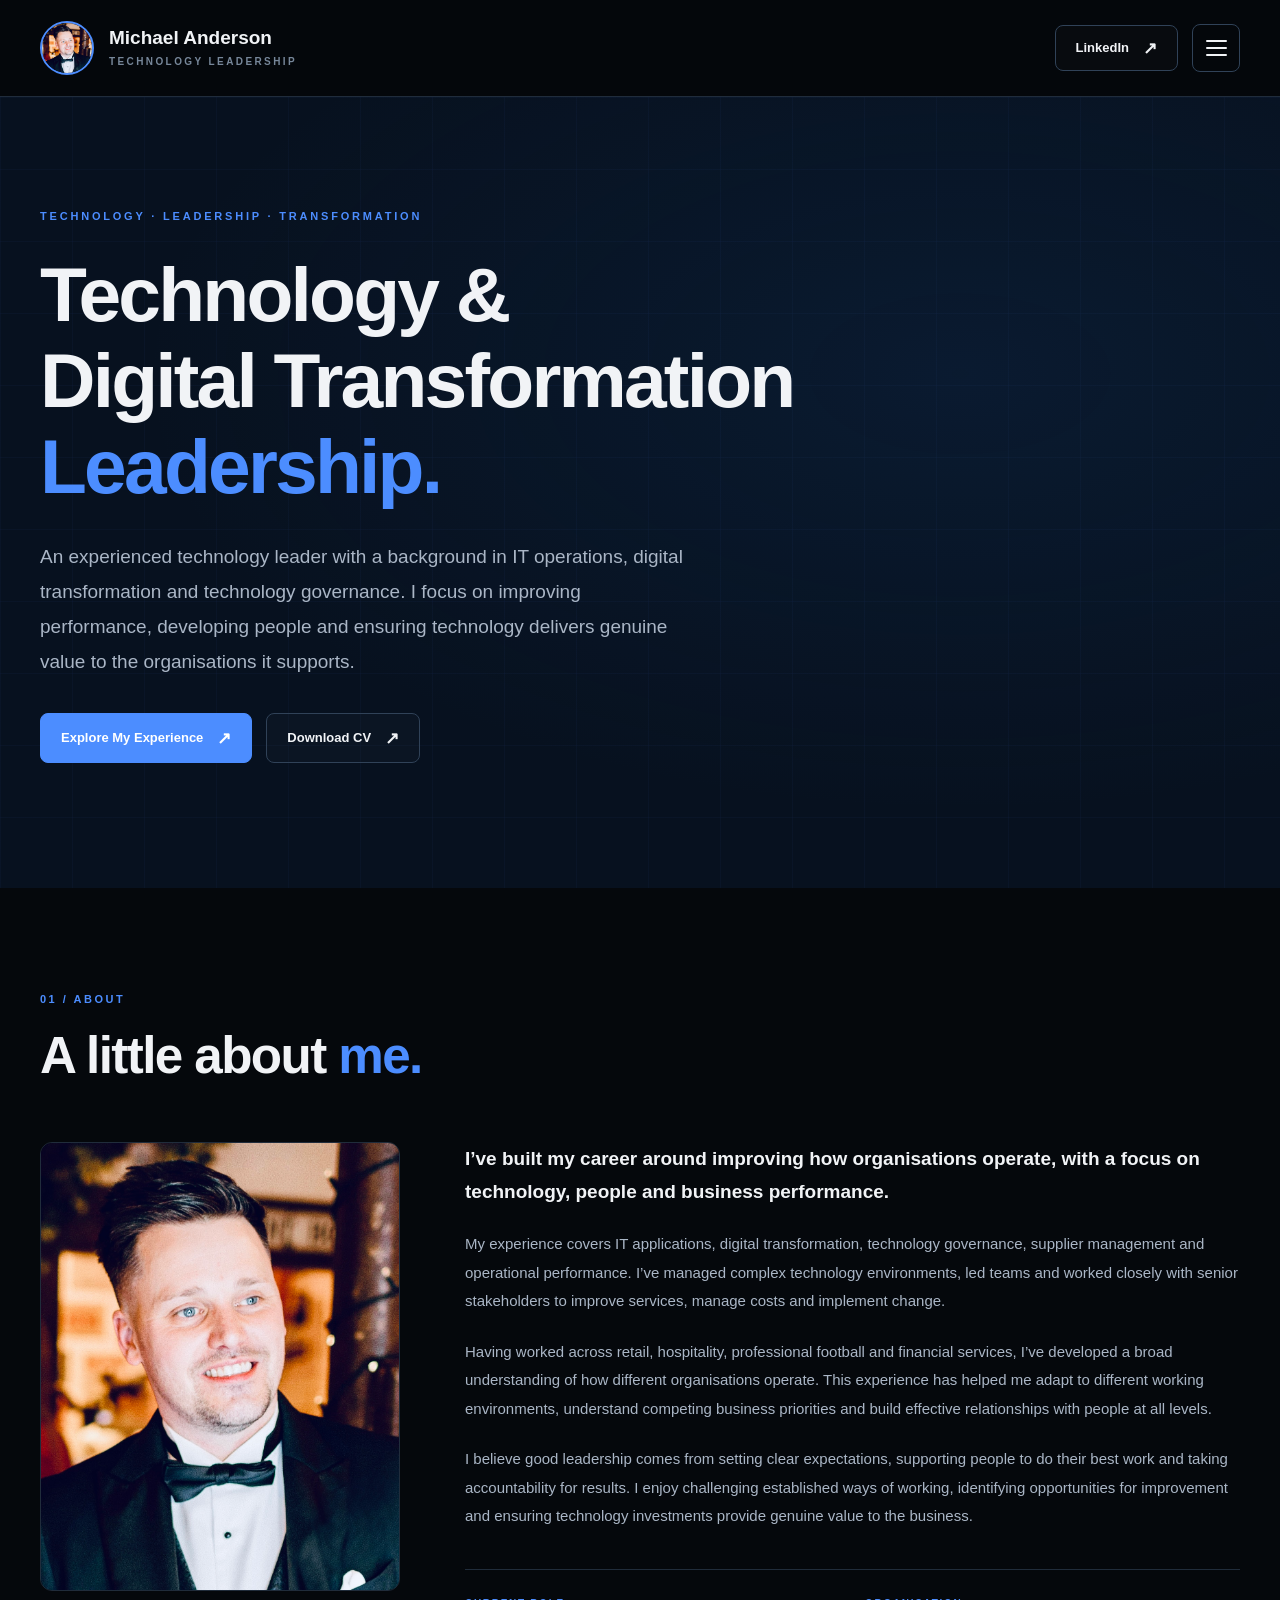
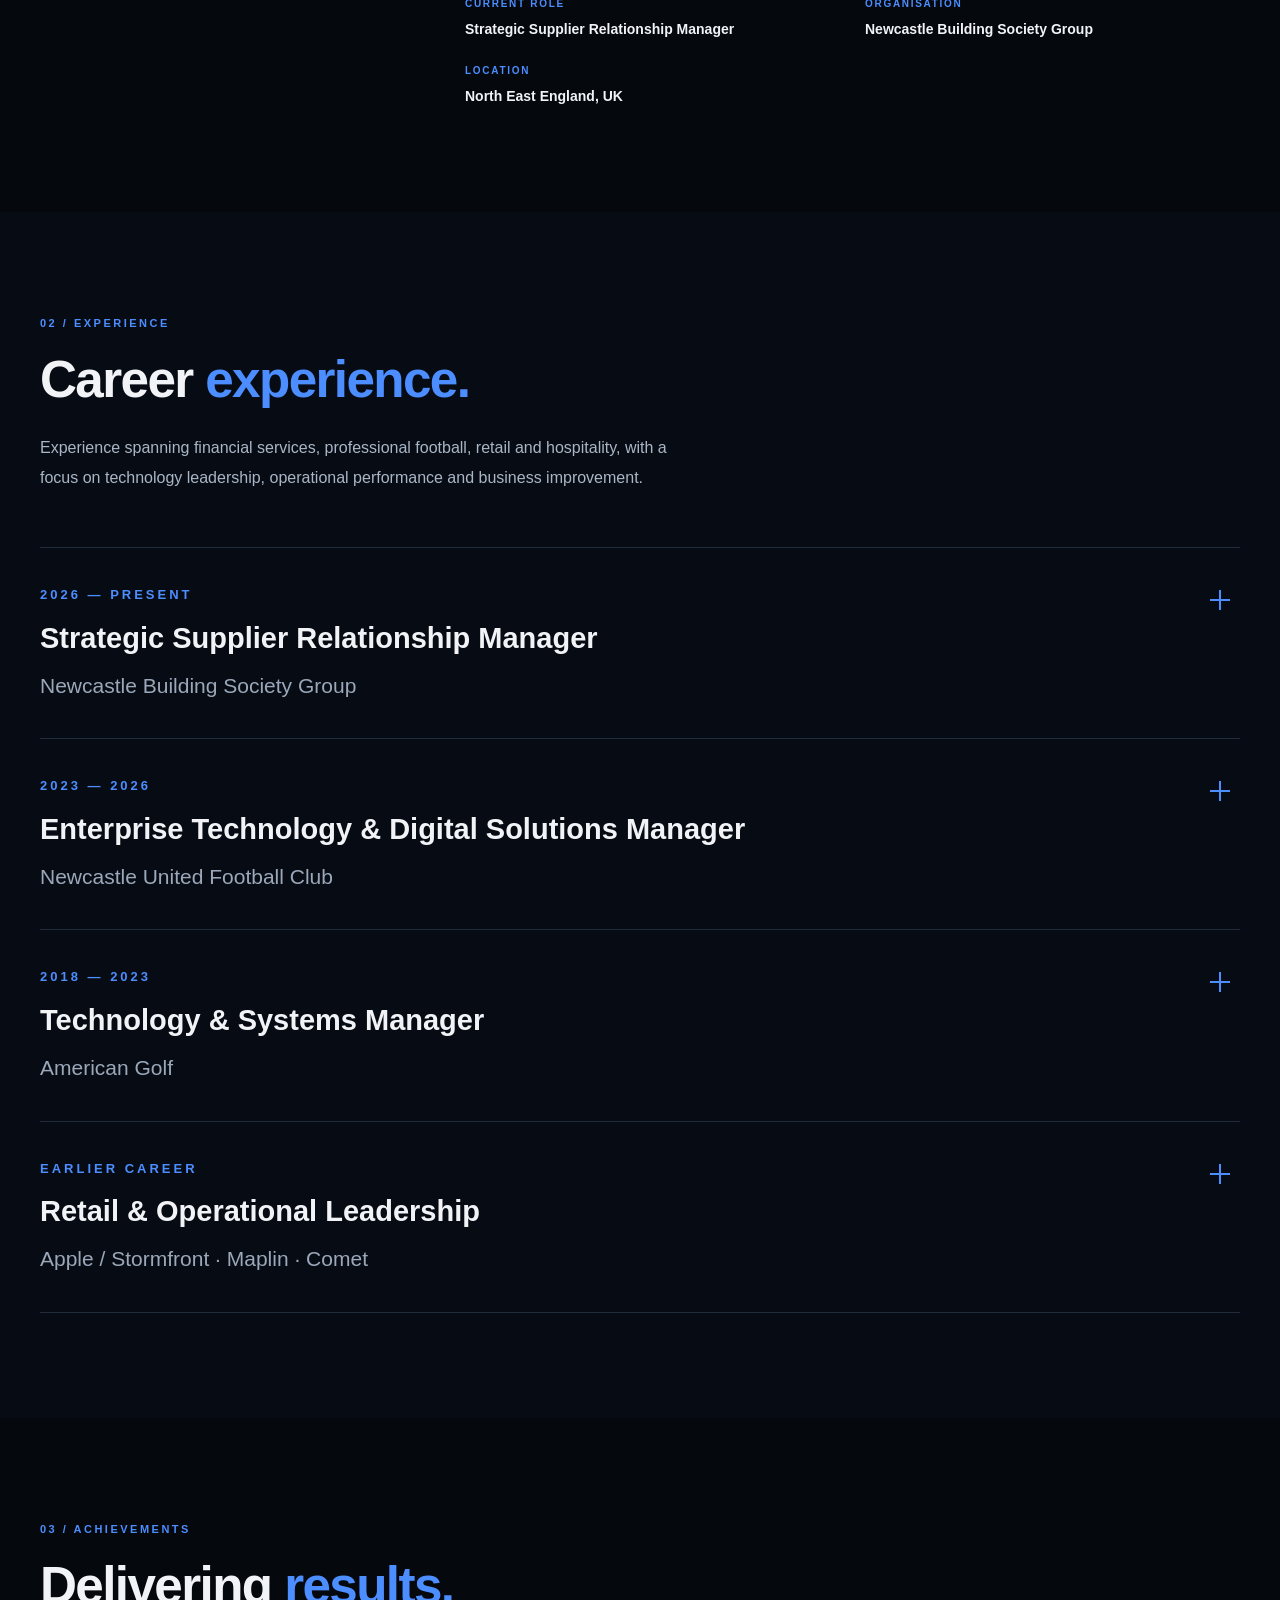
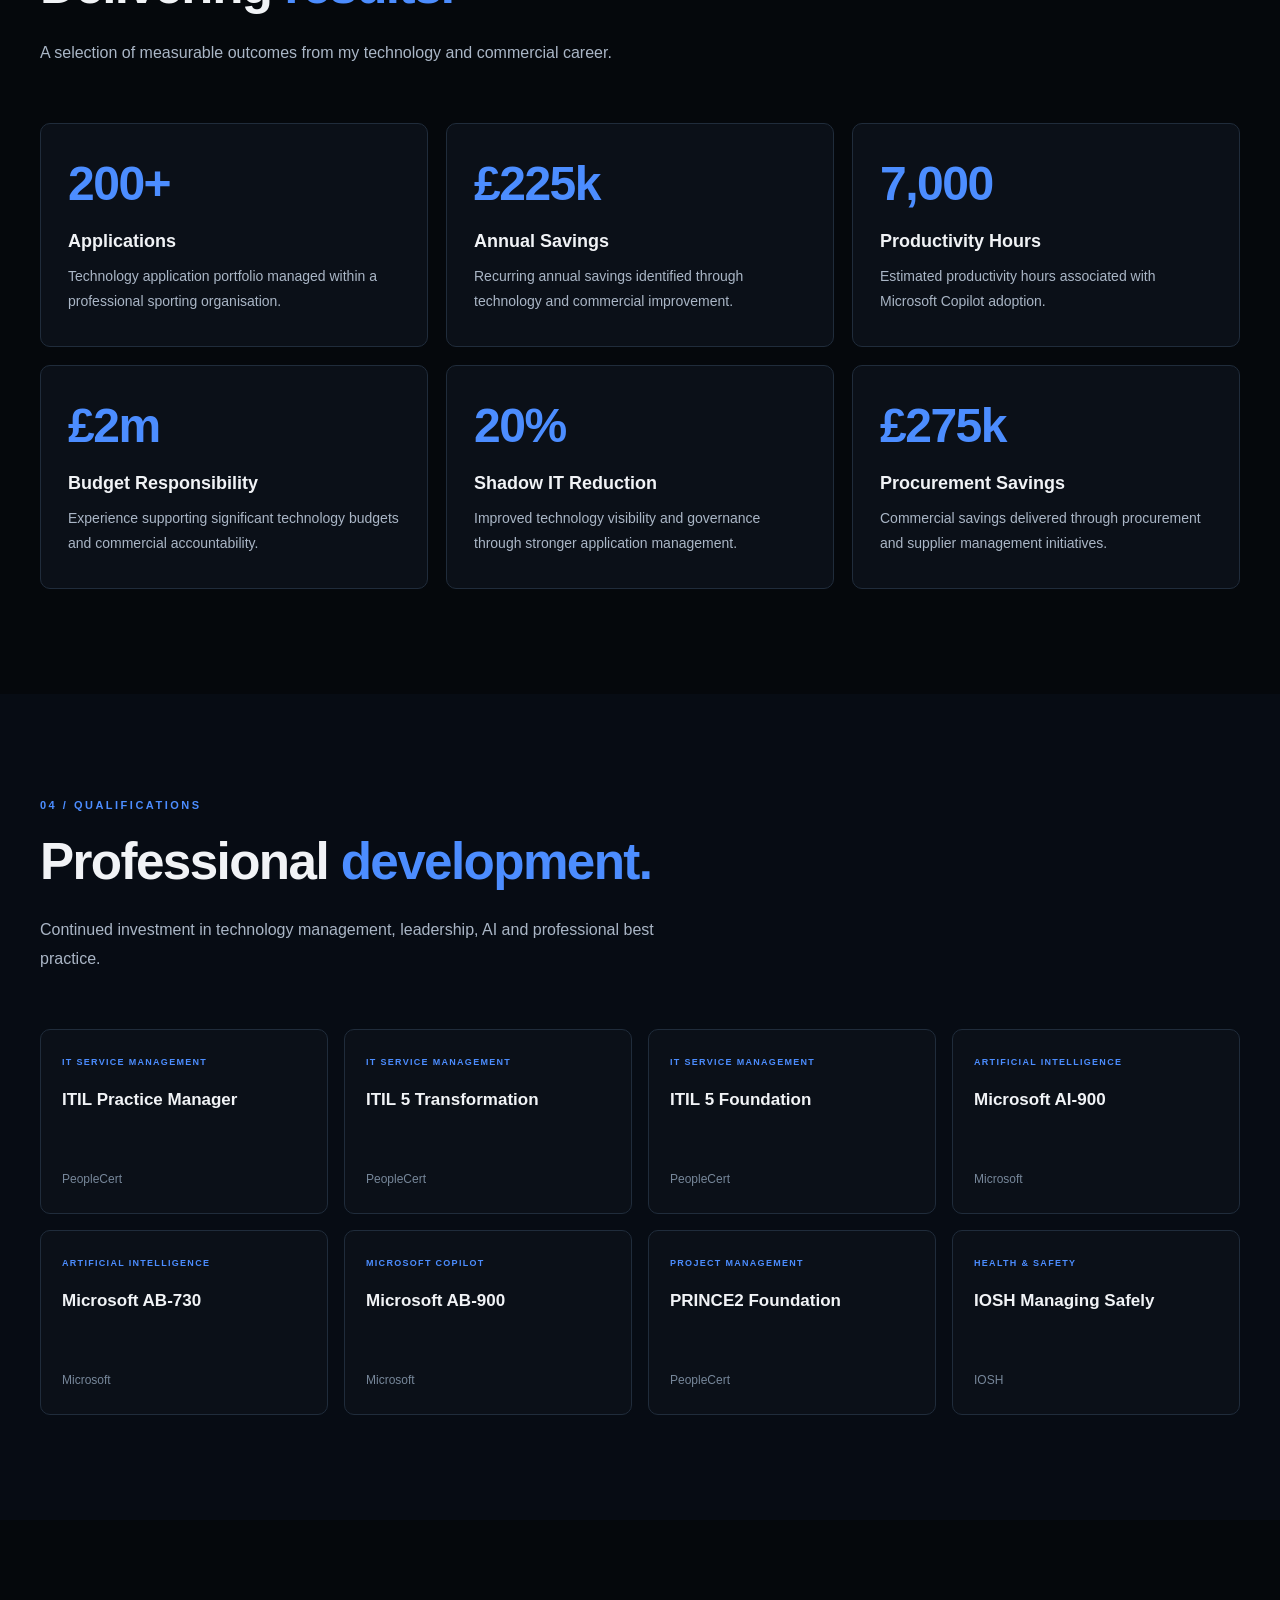
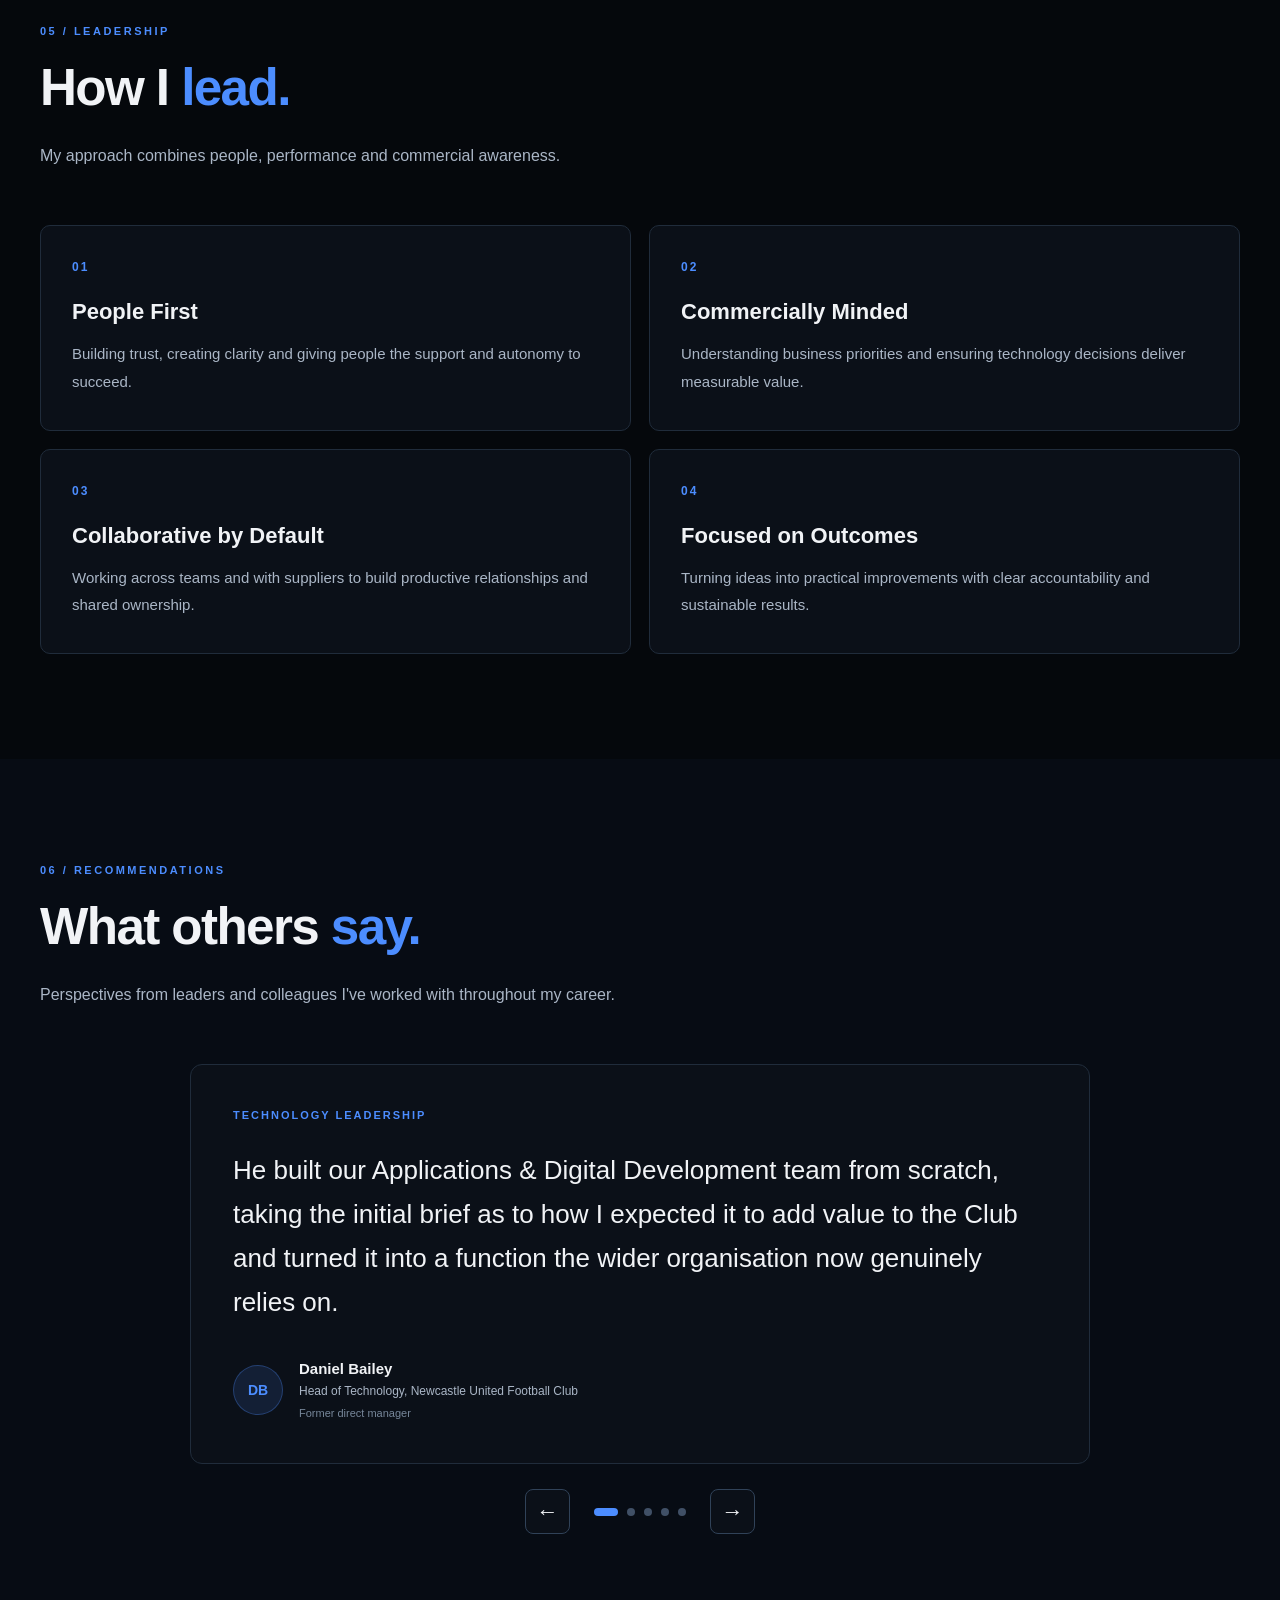
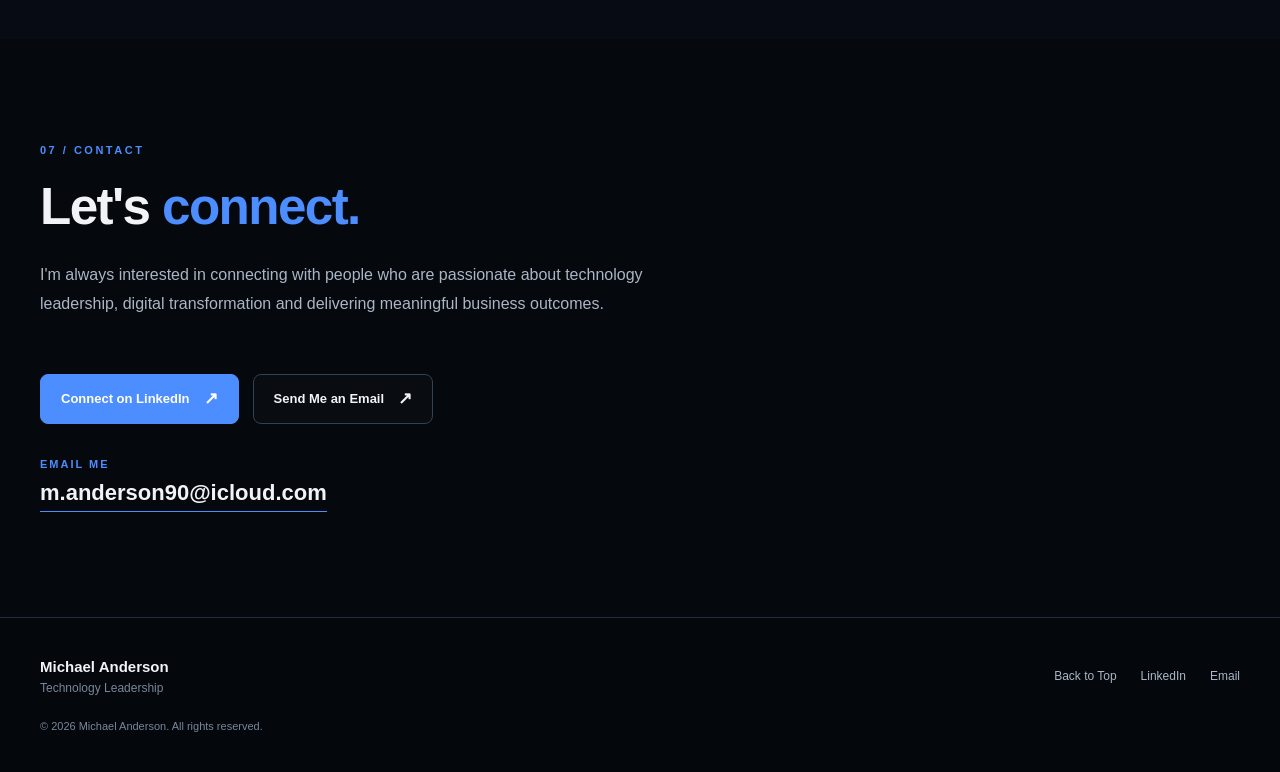
==== index.html @ ac1953e4 "Update index.html" ====
<!DOCTYPE html>
<html lang="en-GB">

<head>
  <meta charset="UTF-8">
  <meta name="viewport" content="width=device-width, initial-scale=1.0">

  <meta
    name="description"
    content="Michael Anderson — Technology Performance Manager and technology leader specialising in digital transformation, IT governance, supplier management and business performance."
  >

  <meta name="theme-color" content="#07111f">

  <title>Michael Anderson | Technology Leadership</title>

  <link rel="stylesheet" href="styles.css">
</head>

<body>

  <!-- HEADER -->

  <header class="site-header">

    <div class="wrap nav">

      <a class="brand" href="#home">

        <img src="profile.jpg" alt="Michael Anderson">

        <span>
          <strong>Michael Anderson</strong>
          <small>TECHNOLOGY LEADERSHIP</small>
        </span>

      </a>

      <div class="nav-actions">

        <a
          class="button outline linkedin"
          href="https://www.linkedin.com/in/michaelanderson90"
          target="_blank"
          rel="noopener noreferrer"
        >
          LinkedIn
          <span class="button-arrow" aria-hidden="true">↗</span>
        </a>

        <button
          class="menu-toggle"
          type="button"
          aria-expanded="false"
          aria-controls="site-menu"
          aria-label="Open navigation menu"
        >
          <span class="hamburger-icon" aria-hidden="true">
            <span></span>
            <span></span>
            <span></span>
          </span>
        </button>

      </div>

    </div>

    <div class="header-line"></div>

  </header>


  <!-- FULL-SCREEN NAVIGATION -->

  <nav
    id="site-menu"
    class="site-menu"
    aria-label="Main navigation"
    hidden
  >

    <div class="menu-inner">

      <div class="menu-top">

        <span class="menu-heading">INDEX</span>

        <button
          class="menu-close"
          type="button"
          aria-label="Close navigation menu"
        >
          <span aria-hidden="true">×</span>
        </button>

      </div>

      <div class="menu-links">

        <a href="#home">
          <span>Home</span>
          <span class="menu-number">01</span>
        </a>

        <a href="#about">
          <span>About</span>
          <span class="menu-number">02</span>
        </a>

        <a href="#experience">
          <span>Experience</span>
          <span class="menu-number">03</span>
        </a>

        <a href="#achievements">
          <span>Achievements</span>
          <span class="menu-number">04</span>
        </a>

        <a href="#qualifications">
          <span>Qualifications</span>
          <span class="menu-number">05</span>
        </a>

        <a href="#leadership">
          <span>Leadership</span>
          <span class="menu-number">06</span>
        </a>

        <a href="#recommendations">
          <span>Recommendations</span>
          <span class="menu-number">07</span>
        </a>

        <a href="#contact">
          <span>Contact</span>
          <span class="menu-number">08</span>
        </a>

      </div>

    </div>

  </nav>


  <main>

    <!-- HOME -->

    <section id="home" class="hero">

      <div class="wrap">

        <div class="hero-content">

          <div class="eyebrow">
            TECHNOLOGY · LEADERSHIP · TRANSFORMATION
          </div>

          <h1>
            Technology &amp;<br>
            Digital Transformation<br>
            <span>Leadership.</span>
          </h1>

          <p class="hero-description">
            An experienced technology leader with a background in IT operations, digital transformation and technology governance. I focus on improving performance, developing people and ensuring technology delivers genuine value to the organisations it supports.
          </p>

          <div class="hero-actions">

            <a class="button primary" href="#about">
              Explore My Experience
              <span class="button-arrow" aria-hidden="true">↗</span>
            </a>

            <a
              class="button outline"
              href="Michael_Anderson_CV.pdf"
              download
            >
              Download CV
              <span class="button-arrow" aria-hidden="true">↗</span>
            </a>

          </div>

        </div>

      </div>

    </section>


    <!-- ABOUT -->

    <section id="about" class="section about-section">

      <div class="wrap">

        <div class="section-heading">

          <span class="section-number">01 / ABOUT</span>

          <h2>
            A little about <span>me.</span>
          </h2>

        </div>

        <div class="about-grid">

          <div class="about-image">

            <img
              src="profile.jpg"
              alt="Portrait of Michael Anderson"
              loading="lazy"
            >

          </div>

          <div class="about-content">

            <p class="lead">
              I’ve built my career around improving how organisations operate, with a focus on technology, people and business performance.
            </p>

            <p>
              My experience covers IT applications, digital transformation, technology governance, supplier management and operational performance. I’ve managed complex technology environments, led teams and worked closely with senior stakeholders to improve services, manage costs and implement change.
            </p>

            <p>
              Having worked across retail, hospitality, professional football and financial services, I’ve developed a broad understanding of how different organisations operate. This experience has helped me adapt to different working environments, understand competing business priorities and build effective relationships with people at all levels.
            </p>

            <p>
              I believe good leadership comes from setting clear expectations, supporting people to do their best work and taking accountability for results. I enjoy challenging established ways of working, identifying opportunities for improvement and ensuring technology investments provide genuine value to the business.
            </p>

            <div class="about-details">

              <div>
                <span class="detail-label">CURRENT ROLE</span>
                <strong>Strategic Supplier Relationship Manager</strong>
              </div>

              <div>
                <span class="detail-label">ORGANISATION</span>
                <strong>Newcastle Building Society Group</strong>
              </div>

              <div>
                <span class="detail-label">LOCATION</span>
                <strong>North East England, UK</strong>
              </div>

            </div>

          </div>

        </div>

      </div>

    </section>


    <!-- EXPERIENCE -->

    <section id="experience" class="section experience-section">

      <div class="wrap">

        <div class="section-heading">

          <span class="section-number">02 / EXPERIENCE</span>

          <h2>
            Career <span>experience.</span>
          </h2>

          <p>
            Experience spanning financial services, professional football, retail and hospitality, with a focus on technology leadership, operational performance and business improvement.
          </p>

        </div>

        <div class="experience-list">

          <!-- NEWCASTLE BUILDING SOCIETY -->

          <details class="experience-item">

            <summary class="experience-summary">

              <span class="experience-date">
                2026 — PRESENT
              </span>

              <span class="experience-content">

                <span class="experience-title">
                  Strategic Supplier Relationship Manager
                </span>

                <span class="experience-company">
                  Newcastle Building Society Group
                </span>

              </span>

              <span
                class="experience-expand-icon"
                aria-hidden="true"
              ></span>

            </summary>

            <div class="experience-expanded">

              <p>Responsible for strategic relationships across 126 technology and data suppliers, including critical and material suppliers. My role covers supplier performance, governance, commercial management and ensuring supplier capabilities support the Society’s technology strategy.</p>

<p><strong>KEY ACHIEVEMENTS</strong></p>

<ul>
  <li>Established the Artificial Intelligence Governance Forum (AIGF), introducing the governance framework and approval processes to support the safe and responsible adoption of AI.</li>

  <li>Led supplier attestation readiness across critical and important technology suppliers, increasing compliance evidence coverage by up to 38%.</li>

  <li>Developed a governance framework for consumption-based technology services, improving financial oversight, forecasting and risk management.</li>
</ul>

<p><strong>KEY RESPONSIBILITIES</strong></p>

<ul>
  <li>Lead and develop a team responsible for managing strategic supplier relationships.</li>

  <li>Oversee supplier performance, contractual obligations, governance and risk management.</li>

  <li>Support contract negotiations, commercial reviews and supplier lifecycle management.</li>

  <li>Monitor supplier expenditure, ensuring effective financial control and value for money.</li>

  <li>Work with technology leaders and suppliers to align capabilities, roadmaps and investment with business priorities.</li>
</ul>

            </div>

          </details>


          <!-- NEWCASTLE UNITED -->

          <details class="experience-item">

            <summary class="experience-summary">

              <span class="experience-date">
                2023 — 2026
              </span>

              <span class="experience-content">

                <span class="experience-title">
                  Enterprise Technology &amp; Digital Solutions Manager
                </span>

                <span class="experience-company">
                  Newcastle United Football Club
                </span>

              </span>

              <span
                class="experience-expand-icon"
                aria-hidden="true"
              ></span>

            </summary>

            <div class="experience-expanded">

              <p>Led the Enterprise Technology and Digital Services function at Newcastle United Football Club, managing a portfolio of over 200 applications and a team of six. Responsible for technology governance, digital transformation, supplier management and supporting business leaders with technology decisions across the club.</p>

<p><strong>KEY ACHIEVEMENTS</strong></p>

<ul>
  <li>Improved operational resilience through stronger governance, risk management and compliance across more than 200 applications.</li>

  <li>Led the adoption of Microsoft Copilot, delivering an estimated 7,000 hours of productivity gains through AI and automation.</li>

  <li>Introduced digital workflows using Power Automate, improving operational efficiency and reducing manual processes.</li>

  <li>Managed a £2 million technology budget, working with finance teams to maintain financial control and support investment decisions.</li>

  <li>Strengthened supplier management, optimised contracts and introduced controls to reduce shadow IT and technology duplication.</li>
</ul>

<p><strong>KEY RESPONSIBILITIES</strong></p>

<ul>
  <li>Led and developed a team of six, providing direction across enterprise applications, digital development and automation.</li>

  <li>Managed the enterprise application portfolio, overseeing governance, security, risk and service reliability.</li>

  <li>Worked closely with directors and senior stakeholders to support technology planning, investment and business priorities.</li>

  <li>Led digital transformation initiatives, including AI adoption, automation and the assessment of emerging technologies.</li>

  <li>Managed technology suppliers, contracts and renewals, ensuring service performance and value for money.</li>
</ul>
              

            </div>

          </details>


          <!-- AMERICAN GOLF -->

          <details class="experience-item">

            <summary class="experience-summary">

              <span class="experience-date">
                2018 — 2023
              </span>

              <span class="experience-content">

                <span class="experience-title">
                  Technology &amp; Systems Manager
                </span>

                <span class="experience-company">
                  American Golf
                </span>

              </span>

              <span
                class="experience-expand-icon"
                aria-hidden="true"
              ></span>

            </summary>

            <div class="experience-expanded">

              
                <p>Managed technology and systems across American Golf's leisure and hospitality division, supporting golf courses, adventure golf, academies and food and beverage operations. Responsible for system procurement, implementation and operational improvements across six sites.</p>

<p><strong>KEY ACHIEVEMENTS</strong></p>

<ul>
  <li>Led the procurement and implementation of leisure and hospitality systems across six sites, improving operational consistency.</li>

  <li>Delivered successful EPOS and booking platform rollouts, supporting high-volume leisure and hospitality operations.</li>

  <li>Supported new site launches through structured system onboarding, staff training and go-live coordination.</li>

  <li>Improved operational reporting and decision-making through more consistent data and standardised processes.</li>

  <li>Reduced operational inefficiencies by aligning systems and processes across different leisure and hospitality environments.</li>
</ul>

<p><strong>KEY RESPONSIBILITIES</strong></p>

<ul>
  <li>Managed technology systems across multiple sites, including EPOS, bookings, inventory, menu management and compliance.</li>

  <li>Led system procurement, implementation and integration projects to support operational and commercial objectives.</li>

  <li>Coordinated multiple technology projects, working closely with operational teams, stakeholders and external suppliers.</li>

  <li>Supported new site openings through system configuration, implementation, staff training and on-site support.</li>

  <li>Analysed operational performance and reviewed business processes to identify opportunities for improvement.</li>
</ul>

            </div>

          </details>


          
          <!-- EARLIER CAREER -->

          <details class="experience-item">

            <summary class="experience-summary">

              <span class="experience-date">
                EARLIER CAREER
              </span>

              <span class="experience-content">

                <span class="experience-title">
                  Retail &amp; Operational Leadership
                </span>

                <span class="experience-company">
                  Apple / Stormfront · Maplin · Comet
                </span>

              </span>

              <span
                class="experience-expand-icon"
                aria-hidden="true"
              ></span>

            </summary>

            <div class="experience-expanded">

              <p>
                Developed leadership and commercial
                management experience through
                customer-facing and operational
                management roles.
              </p>

              <ul>
                <li>
                  Retail operations and performance management.
                </li>

                <li>
                  People development, coaching and leadership.
                </li>

                <li>
                  Customer experience and commercial delivery.
                </li>

                <li>
                  Process improvement and operational accountability.
                </li>
              </ul>

            </div>

          </details>

        </div>

      </div>

    </section>


    <!-- ACHIEVEMENTS -->

    <section id="achievements" class="section achievements-section">

      <div class="wrap">

        <div class="section-heading">

          <span class="section-number">03 / ACHIEVEMENTS</span>

          <h2>
            Delivering <span>results.</span>
          </h2>

          <p>
            A selection of measurable outcomes
            from my technology and commercial career.
          </p>

        </div>

        <div class="achievements-grid">

          <div class="achievement-card">
            <strong>200+</strong>
            <h3>Applications</h3>
            <p>
              Technology application portfolio
              managed within a professional
              sporting organisation.
            </p>
          </div>

          <div class="achievement-card">
            <strong>£225k</strong>
            <h3>Annual Savings</h3>
            <p>
              Recurring annual savings identified
              through technology and commercial
              improvement.
            </p>
          </div>

          <div class="achievement-card">
            <strong>7,000</strong>
            <h3>Productivity Hours</h3>
            <p>
              Estimated productivity hours
              associated with Microsoft Copilot adoption.
            </p>
          </div>

          <div class="achievement-card">
            <strong>£2m</strong>
            <h3>Budget Responsibility</h3>
            <p>
              Experience supporting significant
              technology budgets and commercial
              accountability.
            </p>
          </div>

          <div class="achievement-card">
            <strong>20%</strong>
            <h3>Shadow IT Reduction</h3>
            <p>
              Improved technology visibility
              and governance through stronger
              application management.
            </p>
          </div>

          <div class="achievement-card">
            <strong>£275k</strong>
            <h3>Procurement Savings</h3>
            <p>
              Commercial savings delivered
              through procurement and supplier
              management initiatives.
            </p>
          </div>

        </div>

      </div>

    </section>


    <!-- QUALIFICATIONS -->

    <section id="qualifications" class="section qualifications-section">

      <div class="wrap">

        <div class="section-heading">

          <span class="section-number">04 / QUALIFICATIONS</span>

          <h2>
            Professional <span>development.</span>
          </h2>

          <p>
            Continued investment in technology
            management, leadership, AI and
            professional best practice.
          </p>

        </div>

        <div class="qualifications-grid">

          <div class="qualification-card">
            <span>IT SERVICE MANAGEMENT</span>
            <h3>ITIL Practice Manager</h3>
            <p>PeopleCert</p>
          </div>

          <div class="qualification-card">
            <span>IT SERVICE MANAGEMENT</span>
            <h3>ITIL 5 Transformation</h3>
            <p>PeopleCert</p>
          </div>

          <div class="qualification-card">
            <span>IT SERVICE MANAGEMENT</span>
            <h3>ITIL 5 Foundation</h3>
            <p>PeopleCert</p>
          </div>

          <div class="qualification-card">
            <span>ARTIFICIAL INTELLIGENCE</span>
            <h3>Microsoft AI-900</h3>
            <p>Microsoft</p>
          </div>

          <div class="qualification-card">
            <span>ARTIFICIAL INTELLIGENCE</span>
            <h3>Microsoft AB-730</h3>
            <p>Microsoft</p>
          </div>

          <div class="qualification-card">
            <span>MICROSOFT COPILOT</span>
            <h3>Microsoft AB-900</h3>
            <p>Microsoft</p>
          </div>

          <div class="qualification-card">
            <span>PROJECT MANAGEMENT</span>
            <h3>PRINCE2 Foundation</h3>
            <p>PeopleCert</p>
          </div>

          <div class="qualification-card">
            <span>HEALTH &amp; SAFETY</span>
            <h3>IOSH Managing Safely</h3>
            <p>IOSH</p>
          </div>

        </div>

      </div>

    </section>


    <!-- LEADERSHIP -->

    <section id="leadership" class="section leadership-section">

      <div class="wrap">

        <div class="section-heading">

          <span class="section-number">05 / LEADERSHIP</span>

          <h2>
            How I <span>lead.</span>
          </h2>

          <p>
            My approach combines people,
            performance and commercial awareness.
          </p>

        </div>

        <div class="leadership-grid">

          <article class="leadership-card">
            <span class="leadership-number">01</span>
            <h3>People First</h3>
            <p>
              Building trust, creating clarity
              and giving people the support
              and autonomy to succeed.
            </p>
          </article>

          <article class="leadership-card">
            <span class="leadership-number">02</span>
            <h3>Commercially Minded</h3>
            <p>
              Understanding business priorities
              and ensuring technology decisions
              deliver measurable value.
            </p>
          </article>

          <article class="leadership-card">
            <span class="leadership-number">03</span>
            <h3>Collaborative by Default</h3>
            <p>
              Working across teams and with
              suppliers to build productive
              relationships and shared ownership.
            </p>
          </article>

          <article class="leadership-card">
            <span class="leadership-number">04</span>
            <h3>Focused on Outcomes</h3>
            <p>
              Turning ideas into practical
              improvements with clear
              accountability and sustainable results.
            </p>
          </article>

        </div>

      </div>

    </section>


    <!-- RECOMMENDATIONS -->

    <section
      id="recommendations"
      class="section recommendations-section"
    >

      <div class="wrap">

        <div class="section-heading">

          <span class="section-number">
            06 / RECOMMENDATIONS
          </span>

          <h2>
            What others <span>say.</span>
          </h2>

          <p>
            Perspectives from leaders and
            colleagues I've worked with
            throughout my career.
          </p>

        </div>

        <div class="recommendations-container">

          <article class="recommendation-card">

            <span class="quote-category">
              TECHNOLOGY LEADERSHIP
            </span>

            <blockquote id="quote-text">
              He built our Applications &amp; Digital
              Development team from scratch, taking
              the initial brief as to how I expected
              it to add value to the Club and turned
              it into a function the wider organisation
              now genuinely relies on.
            </blockquote>

            <div class="quote-person">

              <div
                class="quote-avatar"
                id="quote-initials"
                aria-hidden="true"
              >
                DB
              </div>

              <div class="quote-person-details">

                <strong id="quote-name">
                  Daniel Bailey
                </strong>

                <span id="quote-role">
                  Head of Technology,
                  Newcastle United Football Club
                </span>

                <small id="quote-relationship">
                  Former direct manager
                </small>

              </div>

            </div>

          </article>

          <div class="carousel-controls">

            <button
              id="prev-quote"
              class="carousel-arrow"
              type="button"
              aria-label="Previous recommendation"
            >
              <span aria-hidden="true">←</span>
            </button>

            <div
              id="quote-dots"
              class="carousel-dots"
              aria-label="Recommendation navigation"
            ></div>

            <button
              id="next-quote"
              class="carousel-arrow"
              type="button"
              aria-label="Next recommendation"
            >
              <span aria-hidden="true">→</span>
            </button>

          </div>

        </div>

      </div>

    </section>


    <!-- CONTACT -->

    <section id="contact" class="section contact-section">

      <div class="wrap">

        <div class="section-heading">

          <span class="section-number">
            07 / CONTACT
          </span>

          <h2>
            Let's <span>connect.</span>
          </h2>

          <p>
            I'm always interested in connecting
            with people who are passionate about
            technology leadership, digital
            transformation and delivering
            meaningful business outcomes.
          </p>

        </div>

        <div class="contact-content">

          <div class="contact-actions">

            <a
              class="button primary"
              href="https://www.linkedin.com/in/michaelanderson90"
              target="_blank"
              rel="noopener noreferrer"
            >
              Connect on LinkedIn
              <span class="button-arrow" aria-hidden="true">↗</span>
            </a>

            <a
              class="button outline"
              href="mailto:m.anderson90@icloud.com"
            >
              Send Me an Email
              <span class="button-arrow" aria-hidden="true">↗</span>
            </a>

          </div>

          <div class="contact-email">

            <span class="contact-label">
              EMAIL ME
            </span>

            <a href="mailto:m.anderson90@icloud.com">
              m.anderson90@icloud.com
            </a>

          </div>

        </div>

      </div>

    </section>

  </main>


  <!-- FOOTER -->

  <footer class="site-footer">

    <div class="wrap footer-content">

      <div class="footer-brand">

        <strong>Michael Anderson</strong>

        <span>
          Technology Leadership
        </span>

      </div>

      <div class="footer-links">

        <a href="#home">
          Back to Top
        </a>

        <a
          href="https://www.linkedin.com/in/michaelanderson90"
          target="_blank"
          rel="noopener noreferrer"
        >
          LinkedIn
        </a>

        <a href="mailto:m.anderson90@icloud.com">
          Email
        </a>

      </div>

      <p class="footer-copyright">
        &copy; 2026 Michael Anderson.
        All rights reserved.
      </p>

    </div>

  </footer>

  <script src="script.js" defer></script>

</body>
</html>
---- styles.css ----
/* =========================================
   MICHAEL ANDERSON
   TECHNOLOGY LEADERSHIP PORTFOLIO
========================================= */

:root {
  color-scheme: dark;

  --bg: #05080c;
  --panel: #0b1018;
  --panel-soft: #0d1725;

  --border: #202c3b;
  --border-strong: #304258;

  --blue: #4c8dff;
  --blue-light: #80b2ff;

  --text: #f1f3f6;
  --text-muted: #aab6c6;
  --text-soft: #77879a;

  --max-width: 1200px;
  --header-height: 96px;
}

/* RESET */

* {
  box-sizing: border-box;
}

html {
  scroll-behavior: smooth;
  scroll-padding-top: 110px;
}

body {
  margin: 0;
  background: var(--bg);
  color: var(--text);
  font-family:
    -apple-system,
    BlinkMacSystemFont,
    "Segoe UI",
    Roboto,
    Helvetica,
    Arial,
    sans-serif;
  -webkit-font-smoothing: antialiased;
}

body.menu-open {
  overflow: hidden;
}

[hidden] {
  display: none !important;
}

a {
  color: inherit;
  text-decoration: none;
}

button {
  font: inherit;
}

img {
  max-width: 100%;
  display: block;
}

.wrap {
  width: min(
    calc(100% - 48px),
    var(--max-width)
  );
  margin-inline: auto;
}

::selection {
  background: var(--blue);
  color: #fff;
}

/* =========================================
   BUTTONS
========================================= */

.button {
  display: inline-flex;
  align-items: center;
  justify-content: center;
  gap: 14px;

  min-height: 50px;
  padding: 13px 20px;

  border: 1px solid var(--border-strong);
  border-radius: 8px;

  font-size: 13px;
  font-weight: 650;
  line-height: 1.4;

  transition:
    background 0.2s ease,
    border-color 0.2s ease,
    transform 0.2s ease;
}

.button:hover {
  transform: translateY(-2px);
}

.button.primary {
  background: var(--blue);
  border-color: var(--blue);
  color: #fff;
}

.button.primary:hover {
  background: #3679ec;
}

.button.outline {
  background: rgba(255, 255, 255, 0.015);
}

.button.outline:hover {
  border-color: var(--blue);
  background: rgba(76, 141, 255, 0.08);
}

.button-arrow {
  display: inline-block;
  font-size: 17px;
  line-height: 1;
}

/* =========================================
   HEADER
========================================= */

.site-header {
  position: sticky;
  top: 0;
  z-index: 1000;

  background: rgba(5, 8, 12, 0.96);
  backdrop-filter: blur(18px);
  -webkit-backdrop-filter: blur(18px);
}

.nav {
  display: flex;
  align-items: center;
  justify-content: space-between;
  gap: 20px;

  min-height: var(--header-height);
}

.brand {
  display: inline-flex;
  align-items: center;
  gap: 15px;
  min-width: 0;
}

.brand img {
  width: 54px;
  height: 54px;
  object-fit: cover;

  border: 2px solid var(--blue);
  border-radius: 50%;
}

.brand > span {
  display: flex;
  flex-direction: column;
  gap: 5px;
  min-width: 0;
}

.brand strong {
  color: var(--text);
  font-size: 19px;
  font-weight: 750;
  line-height: 1.2;
}

.brand small {
  color: var(--text-soft);
  font-size: 10px;
  font-weight: 700;
  letter-spacing: 2.4px;
  line-height: 1.5;
}

.nav-actions {
  display: flex;
  align-items: center;
  gap: 14px;
}

.nav-actions .linkedin {
  min-height: 46px;
}

/* HAMBURGER */

.menu-toggle {
  display: flex;
  align-items: center;
  justify-content: center;

  width: 48px;
  height: 48px;

  padding: 0;

  background: transparent;
  border: 1px solid var(--border-strong);
  border-radius: 8px;

  cursor: pointer;
}

.menu-toggle:hover {
  border-color: var(--blue);
}

.hamburger-icon {
  display: flex;
  flex-direction: column;
  justify-content: center;
  gap: 5px;

  width: 21px;
}

.hamburger-icon span {
  display: block;
  width: 100%;
  height: 2px;

  background: var(--text);
  border-radius: 2px;
}

.header-line {
  height: 1px;
  background: var(--border);
}

/* =========================================
   FULL-SCREEN MENU
========================================= */

.site-menu {
  position: fixed;
  inset: 0;

  width: 100%;
  height: 100vh;
  height: 100dvh;

  z-index: 9999;

  overflow-y: auto;

  background: #050a12;
}

.menu-inner {
  width: min(
    calc(100% - 48px),
    1000px
  );

  margin-inline: auto;
  padding: 32px 0 70px;
}

.menu-top {
  display: flex;
  align-items: center;
  justify-content: space-between;

  margin-bottom: 35px;
  padding-bottom: 22px;

  border-bottom: 1px solid var(--border);
}

.menu-heading {
  color: var(--blue);
  font-size: 12px;
  font-weight: 750;
  letter-spacing: 3px;
}

.menu-close {
  display: flex;
  align-items: center;
  justify-content: center;

  width: 48px;
  height: 48px;

  background: transparent;
  color: var(--text);

  border: 1px solid var(--border-strong);
  border-radius: 8px;

  font-size: 30px;
  cursor: pointer;
}

.menu-links {
  display: flex;
  flex-direction: column;
}

.menu-links a {
  display: flex;
  align-items: center;
  justify-content: space-between;
  gap: 20px;

  padding: 19px 0;

  border-bottom: 1px solid var(--border);

  font-size: clamp(24px, 5vw, 45px);
  font-weight: 700;

  transition: color 0.2s ease;
}

.menu-links a:hover {
  color: var(--blue);
}

.menu-number {
  color: var(--blue);
  font-size: 12px;
  font-weight: 700;
  letter-spacing: 2px;
}

/* =========================================
   HERO
========================================= */

.hero {
  position: relative;

  display: flex;
  align-items: center;

  min-height: 620px;
  padding: 110px 0 125px;

  overflow: hidden;

  background:
    linear-gradient(
      rgba(76, 141, 255, 0.035) 1px,
      transparent 1px
    ),
    linear-gradient(
      90deg,
      rgba(76, 141, 255, 0.035) 1px,
      transparent 1px
    ),
    radial-gradient(
      ellipse at 75% 35%,
      rgba(22, 69, 125, 0.18),
      transparent 60%
    ),
    #07111f;

  background-size:
    72px 72px,
    72px 72px,
    auto,
    auto;
}

.hero-content {
  position: relative;
  z-index: 1;
  max-width: 920px;
}

.eyebrow {
  margin-bottom: 25px;

  color: var(--blue);
  font-size: 11px;
  font-weight: 750;
  letter-spacing: 2.8px;
  line-height: 1.7;
}

.hero h1 {
  margin: 0;

  color: var(--text);
  font-size: clamp(44px, 6vw, 82px);
  font-weight: 800;
  letter-spacing: -2.8px;
  line-height: 1.12;
}

.hero h1 span {
  color: var(--blue);
}

.hero-description {
  max-width: 650px;
  margin: 30px 0 0;

  color: var(--text-muted);
  font-size: clamp(16px, 1.8vw, 19px);
  line-height: 1.85;
}

.hero-actions {
  display: flex;
  flex-wrap: wrap;
  gap: 14px;

  margin-top: 34px;
}

/* =========================================
   GENERAL SECTIONS
========================================= */

.section {
  padding: 105px 0;
}

.section-heading {
  max-width: 780px;
  margin-bottom: 55px;
}

.section-number {
  display: block;
  margin-bottom: 20px;

  color: var(--blue);
  font-size: 11px;
  font-weight: 750;
  letter-spacing: 2.5px;
}

.section-heading h2 {
  margin: 0;

  font-size: clamp(35px, 4vw, 55px);
  font-weight: 800;
  letter-spacing: -1.6px;
  line-height: 1.2;
}

.section-heading h2 span {
  color: var(--blue);
}

.section-heading > p {
  max-width: 650px;
  margin: 22px 0 0;

  color: var(--text-muted);
  font-size: 16px;
  line-height: 1.85;
}

/* =========================================
   ABOUT
========================================= */

.about-section {
  background: var(--bg);
}

.about-grid {
  display: grid;
  grid-template-columns: 360px minmax(0, 1fr);
  gap: 65px;
  align-items: start;
}

.about-image {
  overflow: hidden;

  border: 1px solid var(--border);
  border-radius: 12px;

  background: var(--panel);
}

.about-image img {
  width: 100%;
  height: auto;
  aspect-ratio: 4 / 5;
  object-fit: cover;
}

.about-content {
  min-width: 0;
}

.about-content p {
  margin: 0 0 22px;

  color: var(--text-muted);
  font-size: 15px;
  line-height: 1.9;
}

.about-content .lead {
  color: var(--text);
  font-size: 19px;
  font-weight: 550;
  line-height: 1.75;
}

.about-details {
  display: grid;
  grid-template-columns: repeat(2, minmax(0, 1fr));
  gap: 25px;

  margin-top: 38px;
  padding-top: 28px;

  border-top: 1px solid var(--border);
}

.about-details > div {
  min-width: 0;
}

.detail-label {
  display: block;
  margin-bottom: 9px;

  color: var(--blue);
  font-size: 10px;
  font-weight: 750;
  letter-spacing: 1.7px;
}

.about-details strong {
  display: block;

  color: var(--text);
  font-size: 14px;
  font-weight: 650;
  line-height: 1.6;
}

/* =========================================
   EXPERIENCE — ORIGINAL DESIGN
========================================= */

.experience-section {
  background: #070c14;
}

.experience-list {
  display: block;
  width: 100%;

  border-top: 1px solid var(--border);
}

.experience-item {
  display: block;
  width: 100%;

  margin: 0;
  padding: 0;

  border-bottom: 1px solid var(--border);
  background: transparent;
}

/* CLICKABLE ROW */

.experience-summary {
  position: relative;

  display: flex;
  flex-direction: column;

  width: 100%;
  gap: 0;

  margin: 0;
  padding: 37px 50px 37px 0;

  cursor: pointer;
  list-style: none;
}

.experience-summary::-webkit-details-marker {
  display: none;
}

.experience-summary::marker {
  content: "";
}

/* DATE */

.experience-date {
  display: block;
  width: auto;

  margin: 0 0 14px;
  padding: 0;

  color: var(--blue);

  font-size: 13px;
  font-weight: 750;
  letter-spacing: 3px;
  line-height: 1.5;
}

/* TITLE AND COMPANY */

.experience-content {
  display: flex;
  flex-direction: column;

  width: 100%;
  min-width: 0;
}

.experience-title {
  display: block;

  margin-bottom: 12px;

  color: var(--text);

  font-size: clamp(21px, 2.4vw, 29px);
  font-weight: 750;
  line-height: 1.35;
}

.experience-company {
  display: block;

  margin: 0;

  color: #9aa8ba;

  font-size: clamp(16px, 1.8vw, 21px);
  font-weight: 400;
  line-height: 1.5;
}

/* PLUS / X ICON */

.experience-expand-icon {
  position: absolute;

  top: 39px;
  right: 7px;

  display: block;

  width: 26px;
  height: 26px;

  border: 0;
  border-radius: 0;
  background: transparent;
}

.experience-expand-icon::before,
.experience-expand-icon::after {
  content: "";

  position: absolute;
  top: 50%;
  left: 50%;

  background: var(--blue);

  transform: translate(-50%, -50%);

  transition: transform 0.2s ease;
}

.experience-expand-icon::before {
  width: 20px;
  height: 2px;
}

.experience-expand-icon::after {
  width: 2px;
  height: 20px;
}

.experience-item[open]
.experience-expand-icon::before {
  transform:
    translate(-50%, -50%)
    rotate(45deg);
}

.experience-item[open]
.experience-expand-icon::after {
  transform:
    translate(-50%, -50%)
    rotate(45deg);
}

/* EXPANDED DESCRIPTION */

.experience-expanded {
  display: block;

  width: 100%;

  margin: 0 0 37px;
  padding: 0 48px 0 24px;

  background: transparent;
  border: 0;
  border-radius: 0;

  color: #b7c0cd;

  font-size: clamp(16px, 1.7vw, 20px);
  line-height: 1.8;
}

.experience-expanded p {
  margin: 0 0 17px;
}

.experience-expanded p:last-child {
  margin-bottom: 0;
}

.experience-expanded ul {
  margin: 18px 0 0;
  padding-left: 24px;
}

.experience-expanded li {
  margin-bottom: 10px;
}

/* HOVER */

.experience-summary:hover
.experience-title {
  color: var(--blue-light);
}

/* KEYBOARD */

.experience-summary:focus-visible {
  outline: 2px solid var(--blue);
  outline-offset: 4px;
}

/* =========================================
   ACHIEVEMENTS
========================================= */

.achievements-section {
  background: var(--bg);
}

.achievements-grid {
  display: grid;
  grid-template-columns: repeat(3, minmax(0, 1fr));
  gap: 18px;
}

.achievement-card {
  min-width: 0;

  padding: 32px 27px;

  background: var(--panel);

  border: 1px solid var(--border);
  border-radius: 10px;

  transition:
    border-color 0.2s ease,
    transform 0.2s ease;
}

.achievement-card:hover {
  border-color: var(--blue);
  transform: translateY(-3px);
}

.achievement-card strong {
  display: block;

  margin-bottom: 20px;

  color: var(--blue);
  font-size: clamp(36px, 4vw, 48px);
  font-weight: 800;
  letter-spacing: -1.5px;
}

.achievement-card h3 {
  margin: 0 0 12px;

  color: var(--text);
  font-size: 18px;
  font-weight: 700;
}

.achievement-card p {
  margin: 0;

  color: var(--text-muted);
  font-size: 14px;
  line-height: 1.8;
}

/* =========================================
   QUALIFICATIONS
========================================= */

.qualifications-section {
  background: #070c14;
}

.qualifications-grid {
  display: grid;
  grid-template-columns: repeat(4, minmax(0, 1fr));
  gap: 16px;
}

.qualification-card {
  display: flex;
  flex-direction: column;

  min-width: 0;
  min-height: 185px;

  padding: 25px 21px;

  background: var(--panel);

  border: 1px solid var(--border);
  border-radius: 10px;

  transition:
    border-color 0.2s ease,
    transform 0.2s ease;
}

.qualification-card:hover {
  border-color: var(--blue);
  transform: translateY(-3px);
}

.qualification-card > span {
  display: block;

  margin-bottom: 19px;

  color: var(--blue);

  font-size: 9px;
  font-weight: 750;
  letter-spacing: 1.3px;
  line-height: 1.6;
}

.qualification-card h3 {
  margin: 0 0 16px;

  color: var(--text);

  font-size: 17px;
  font-weight: 700;
  line-height: 1.45;
}

.qualification-card p {
  margin: auto 0 0;

  color: var(--text-soft);
  font-size: 12px;
  line-height: 1.5;
}

/* =========================================
   LEADERSHIP
========================================= */

.leadership-section {
  background: var(--bg);
}

.leadership-grid {
  display: grid;
  grid-template-columns: repeat(2, minmax(0, 1fr));
  gap: 18px;
}

.leadership-card {
  min-width: 0;

  padding: 34px 31px;

  background: var(--panel);

  border: 1px solid var(--border);
  border-radius: 10px;
}

.leadership-number {
  display: block;

  margin-bottom: 25px;

  color: var(--blue);
  font-size: 12px;
  font-weight: 750;
  letter-spacing: 2px;
}

.leadership-card h3 {
  margin: 0 0 15px;

  color: var(--text);
  font-size: 22px;
  font-weight: 750;
}

.leadership-card p {
  margin: 0;

  color: var(--text-muted);
  font-size: 15px;
  line-height: 1.85;
}

/* =========================================
   RECOMMENDATIONS
========================================= */

.recommendations-section {
  background: #070c14;
}

.recommendations-container {
  max-width: 900px;
  margin-inline: auto;
}

.recommendation-card {
  display: flex;
  flex-direction: column;

  width: 100%;
  min-height: 345px;

  padding: 42px;

  background: var(--panel);

  border: 1px solid var(--border);
  border-radius: 12px;

  touch-action: pan-y;
}

.quote-category {
  display: block;

  margin-bottom: 24px;

  color: var(--blue);

  font-size: 11px;
  font-weight: 750;
  letter-spacing: 2px;
  line-height: 1.5;
}

.recommendation-card blockquote {
  margin: 0 0 35px;

  color: var(--text);

  font-size: clamp(19px, 2.5vw, 26px);
  font-weight: 500;
  line-height: 1.7;
}

.quote-person {
  display: flex;
  align-items: center;
  gap: 16px;

  margin-top: auto;
}

.quote-avatar {
  display: flex;
  align-items: center;
  justify-content: center;

  width: 50px;
  height: 50px;

  flex: 0 0 50px;

  background: rgba(76, 141, 255, 0.13);

  border: 1px solid rgba(76, 141, 255, 0.3);
  border-radius: 50%;

  color: var(--blue);
  font-size: 14px;
  font-weight: 750;
}

.quote-person-details {
  display: flex;
  flex-direction: column;
  gap: 5px;

  min-width: 0;
}

.quote-person-details strong {
  color: var(--text);
  font-size: 15px;
  font-weight: 700;
}

.quote-person-details span {
  color: var(--text-muted);
  font-size: 12px;
  line-height: 1.5;
}

.quote-person-details small {
  color: var(--text-soft);
  font-size: 11px;
  line-height: 1.5;
}

/* CAROUSEL CONTROLS */

.carousel-controls {
  display: flex;
  align-items: center;
  justify-content: center;
  gap: 24px;

  margin-top: 25px;
}

.carousel-arrow {
  display: flex;
  align-items: center;
  justify-content: center;

  width: 45px;
  height: 45px;

  flex: 0 0 45px;

  background: var(--panel);
  color: var(--text);

  border: 1px solid var(--border-strong);
  border-radius: 8px;

  cursor: pointer;

  transition:
    border-color 0.2s ease,
    background 0.2s ease;
}

.carousel-arrow:hover {
  border-color: var(--blue);
  background: rgba(76, 141, 255, 0.1);
}

.carousel-arrow span {
  font-family: Arial, sans-serif;
  font-size: 22px;
  line-height: 1;
}

.carousel-dots {
  display: flex;
  align-items: center;
  justify-content: center;
  gap: 9px;
}

.carousel-dots button {
  display: block;

  width: 8px;
  height: 8px;

  padding: 0;

  background: #405066;
  border: 0;
  border-radius: 50%;

  cursor: pointer;

  transition:
    width 0.2s ease,
    background 0.2s ease;
}

.carousel-dots button.active {
  width: 24px;
  border-radius: 8px;
  background: var(--blue);
}

/* =========================================
   CONTACT
========================================= */

.contact-section {
  background: var(--bg);
}

.contact-content {
  display: flex;
  flex-direction: column;
  align-items: flex-start;
  gap: 34px;
}

.contact-actions {
  display: flex;
  flex-wrap: wrap;
  gap: 14px;
}

.contact-email {
  display: flex;
  flex-direction: column;
  align-items: flex-start;
  gap: 10px;

  width: 100%;
  min-width: 0;
}

.contact-label {
  display: block;

  color: var(--blue);
  font-size: 11px;
  font-weight: 750;
  letter-spacing: 2px;
}

.contact-email a {
  display: inline-block;

  max-width: 100%;

  color: var(--text);
  font-size: clamp(16px, 2vw, 22px);
  font-weight: 600;

  overflow-wrap: anywhere;

  border-bottom: 1px solid var(--blue);
  padding-bottom: 5px;
}

.contact-email a:hover {
  color: var(--blue);
}

/* =========================================
   FOOTER
========================================= */

.site-footer {
  padding: 40px 0;

  background: #04070b;

  border-top: 1px solid var(--border);
}

.footer-content {
  display: flex;
  align-items: center;
  justify-content: space-between;
  flex-wrap: wrap;
  gap: 25px;
}

.footer-brand {
  display: flex;
  flex-direction: column;
  gap: 6px;
}

.footer-brand strong {
  color: var(--text);
  font-size: 15px;
  font-weight: 700;
}

.footer-brand span {
  color: var(--text-soft);
  font-size: 12px;
}

.footer-links {
  display: flex;
  flex-wrap: wrap;
  gap: 24px;
}

.footer-links a {
  color: var(--text-muted);
  font-size: 12px;
}

.footer-links a:hover {
  color: var(--blue);
}

.footer-copyright {
  width: 100%;
  margin: 0;

  color: var(--text-soft);
  font-size: 11px;
}

/* =========================================
   TABLET
========================================= */

@media (max-width: 1000px) {

  .about-grid {
    grid-template-columns: 280px minmax(0, 1fr);
    gap: 35px;
  }

  .achievements-grid {
    grid-template-columns: repeat(2, minmax(0, 1fr));
  }

  .qualifications-grid {
    grid-template-columns: repeat(2, minmax(0, 1fr));
  }

}

/* =========================================
   MOBILE
========================================= */

@media (max-width: 700px) {

  :root {
    --header-height: 75px;
  }

  .wrap {
    width: calc(100% - 36px);
  }

  .nav {
    gap: 12px;
  }

  .brand {
    gap: 10px;
  }

  .brand img {
    width: 42px;
    height: 42px;
  }

  .brand strong {
    font-size: 14px;
  }

  .brand small {
    font-size: 8px;
    letter-spacing: 1.5px;
  }

  .nav-actions {
    gap: 8px;
  }

  .nav-actions .linkedin {
    display: none;
  }

  .menu-toggle {
    width: 43px;
    height: 43px;
  }

  .menu-inner {
    width: calc(100% - 36px);
    padding-top: 22px;
  }

  .menu-links a {
    font-size: 28px;
    padding: 17px 0;
  }

  /* HERO */

  .hero {
    min-height: 540px;
    padding: 90px 0 95px;
  }

  .eyebrow {
    font-size: 9px;
    letter-spacing: 1.7px;
  }

  .hero h1 {
    font-size: clamp(38px, 9vw, 58px);
    letter-spacing: -1.8px;
  }

  .hero-description {
    font-size: 15px;
  }

  .hero-actions {
    flex-direction: column;
    align-items: flex-start;
  }

  /* SECTIONS */

  .section {
    padding: 75px 0;
  }

  .section-heading {
    margin-bottom: 35px;
  }

  .section-heading h2 {
    font-size: 36px;
  }

  .section-heading > p {
    font-size: 14px;
  }

  /* ABOUT */

  .about-grid {
    grid-template-columns: 1fr;
    gap: 30px;
  }

  .about-image {
    max-width: 360px;
  }

  .about-details {
    grid-template-columns: 1fr;
    gap: 22px;
  }

  /* EXPERIENCE */

  .experience-summary {
    padding: 28px 42px 28px 0;
  }

  .experience-date {
    margin-bottom: 12px;
    font-size: 12px;
    letter-spacing: 2.5px;
  }

  .experience-title {
    font-size: 21px;
  }

  .experience-company {
    font-size: 16px;
  }

  .experience-expand-icon {
    top: 29px;
    right: 3px;
  }

  .experience-expanded {
    padding: 0 12px;
    margin-bottom: 30px;
    font-size: 16px;
  }

  /* ACHIEVEMENTS */

  .achievements-grid {
    grid-template-columns: 1fr;
  }

  .achievement-card {
    padding: 28px 24px;
  }

  /* QUALIFICATIONS */

  .qualifications-grid {
    grid-template-columns: 1fr;
  }

  .qualification-card {
    min-height: 155px;
  }

  /* LEADERSHIP */

  .leadership-grid {
    grid-template-columns: 1fr;
  }

  .leadership-card {
    padding: 29px 25px;
  }

  /* RECOMMENDATIONS */

  .recommendation-card {
    min-height: 380px;
    padding: 28px 23px;
  }

  .recommendation-card blockquote {
    font-size: 18px;
  }

  .carousel-controls {
    gap: 16px;
  }

  /* CONTACT */

  .contact-actions {
    flex-direction: column;
    align-items: flex-start;
    width: 100%;
  }

  .contact-actions .button {
    width: 100%;
  }

  /* FOOTER */

  .footer-content {
    flex-direction: column;
    align-items: flex-start;
    gap: 25px;
  }

  .footer-links {
    gap: 18px;
  }

}

/* =========================================
   ACCESSIBILITY
========================================= */

@media (prefers-reduced-motion: reduce) {

  html {
    scroll-behavior: auto;
  }

  *,
  *::before,
  *::after {
    transition-duration: 0.01ms !important;
    animation-duration: 0.01ms !important;
  }

}
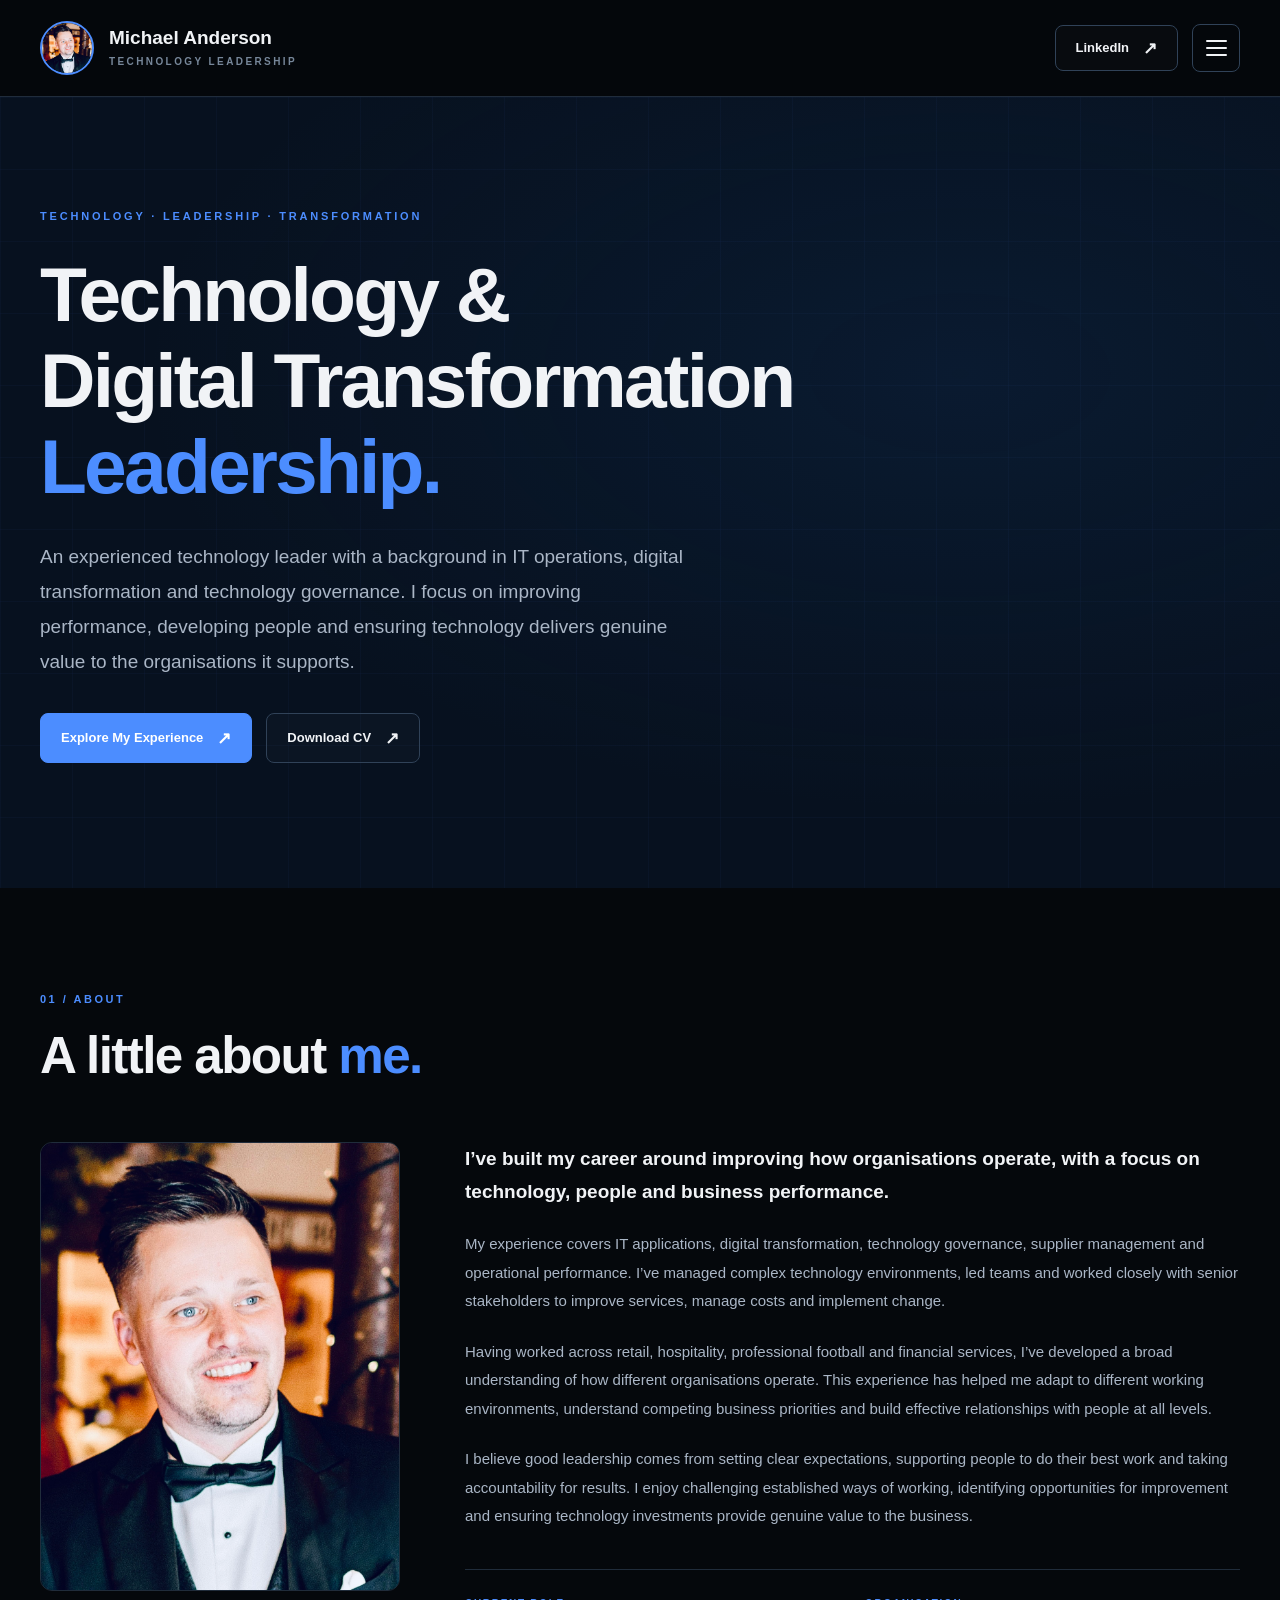
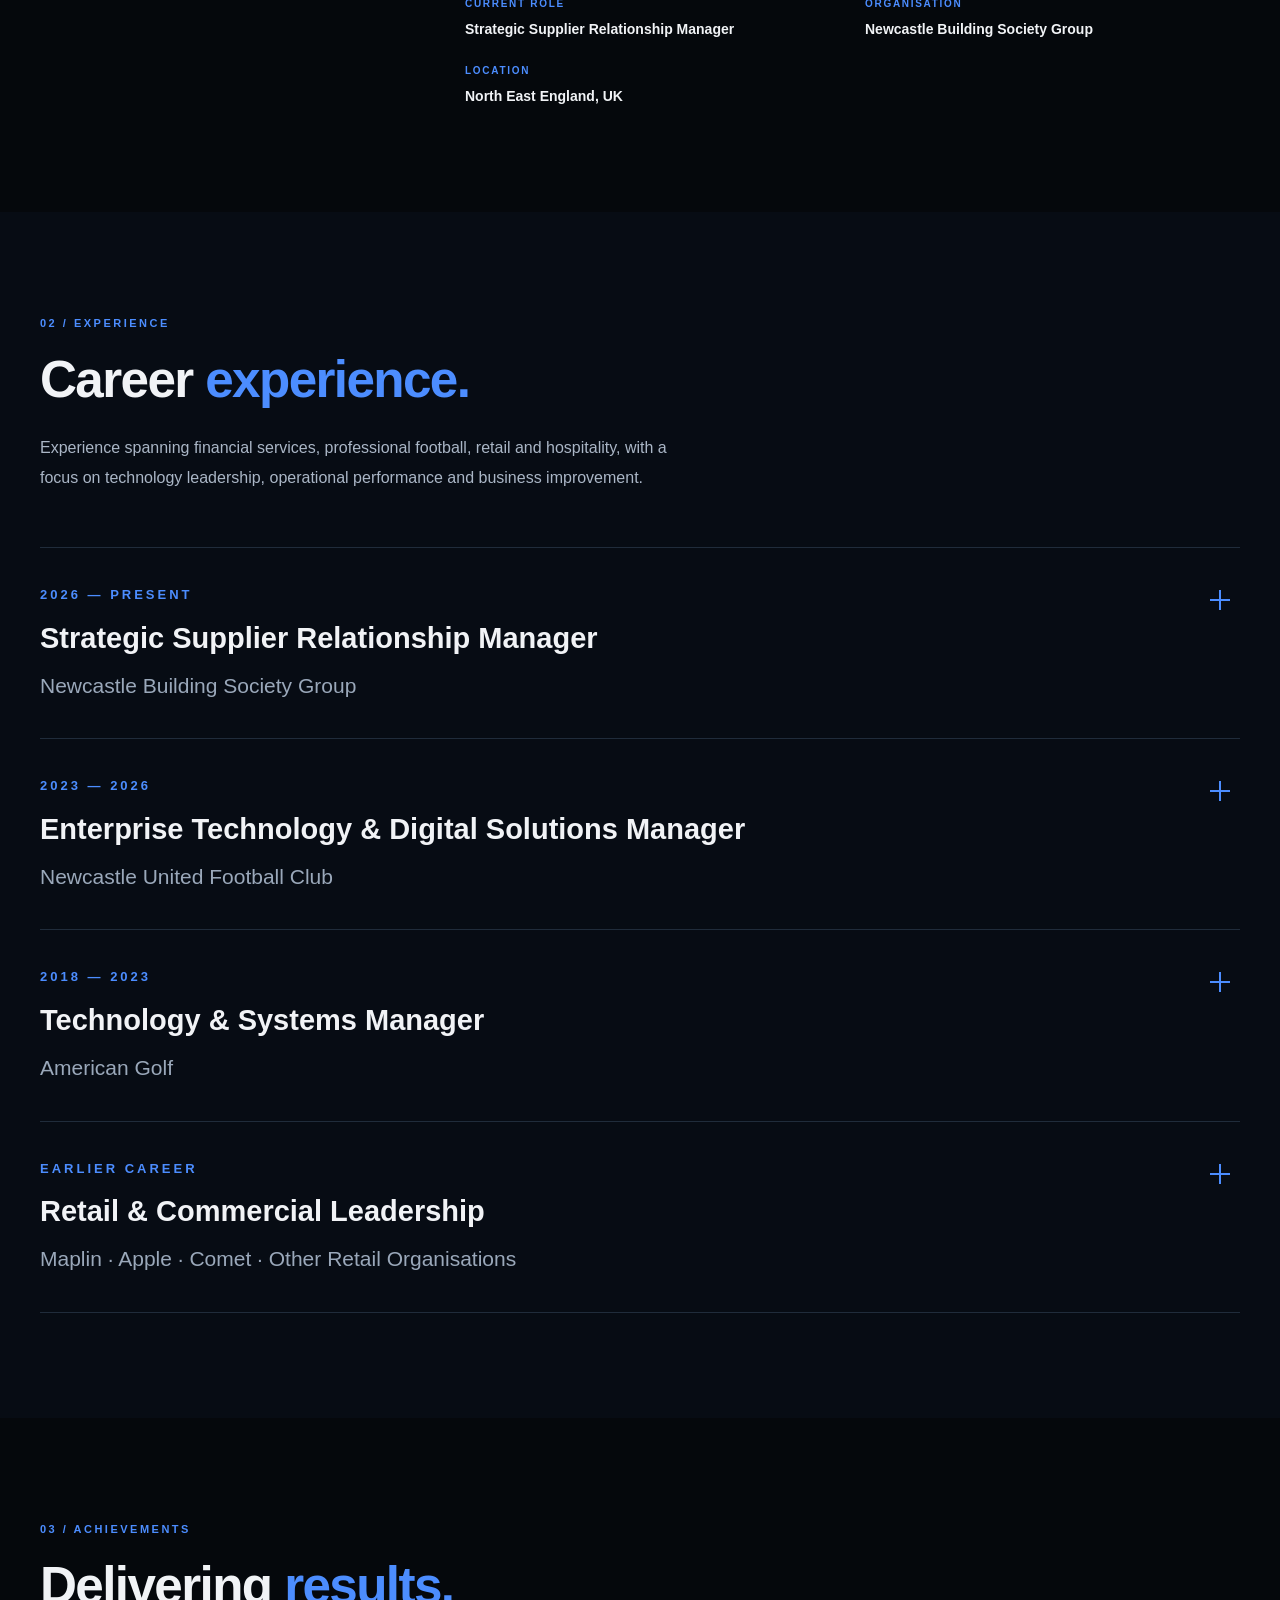
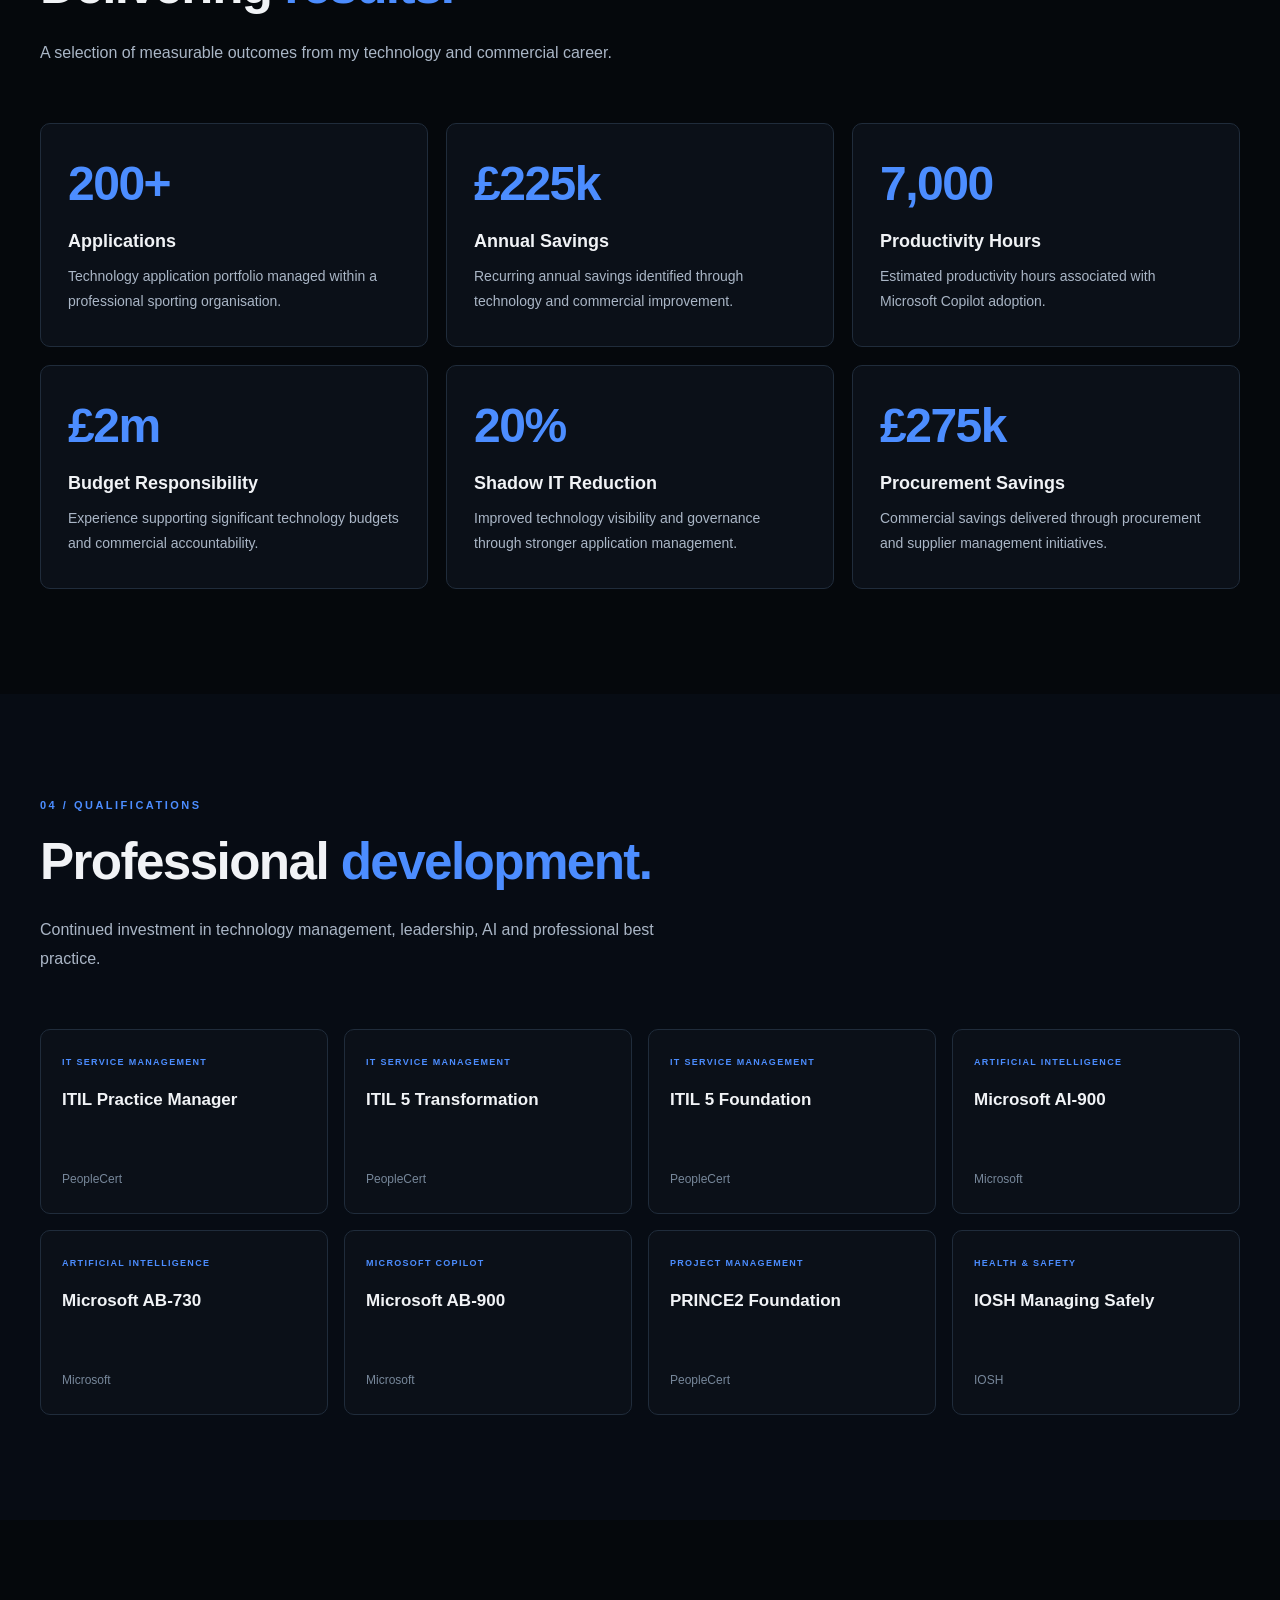
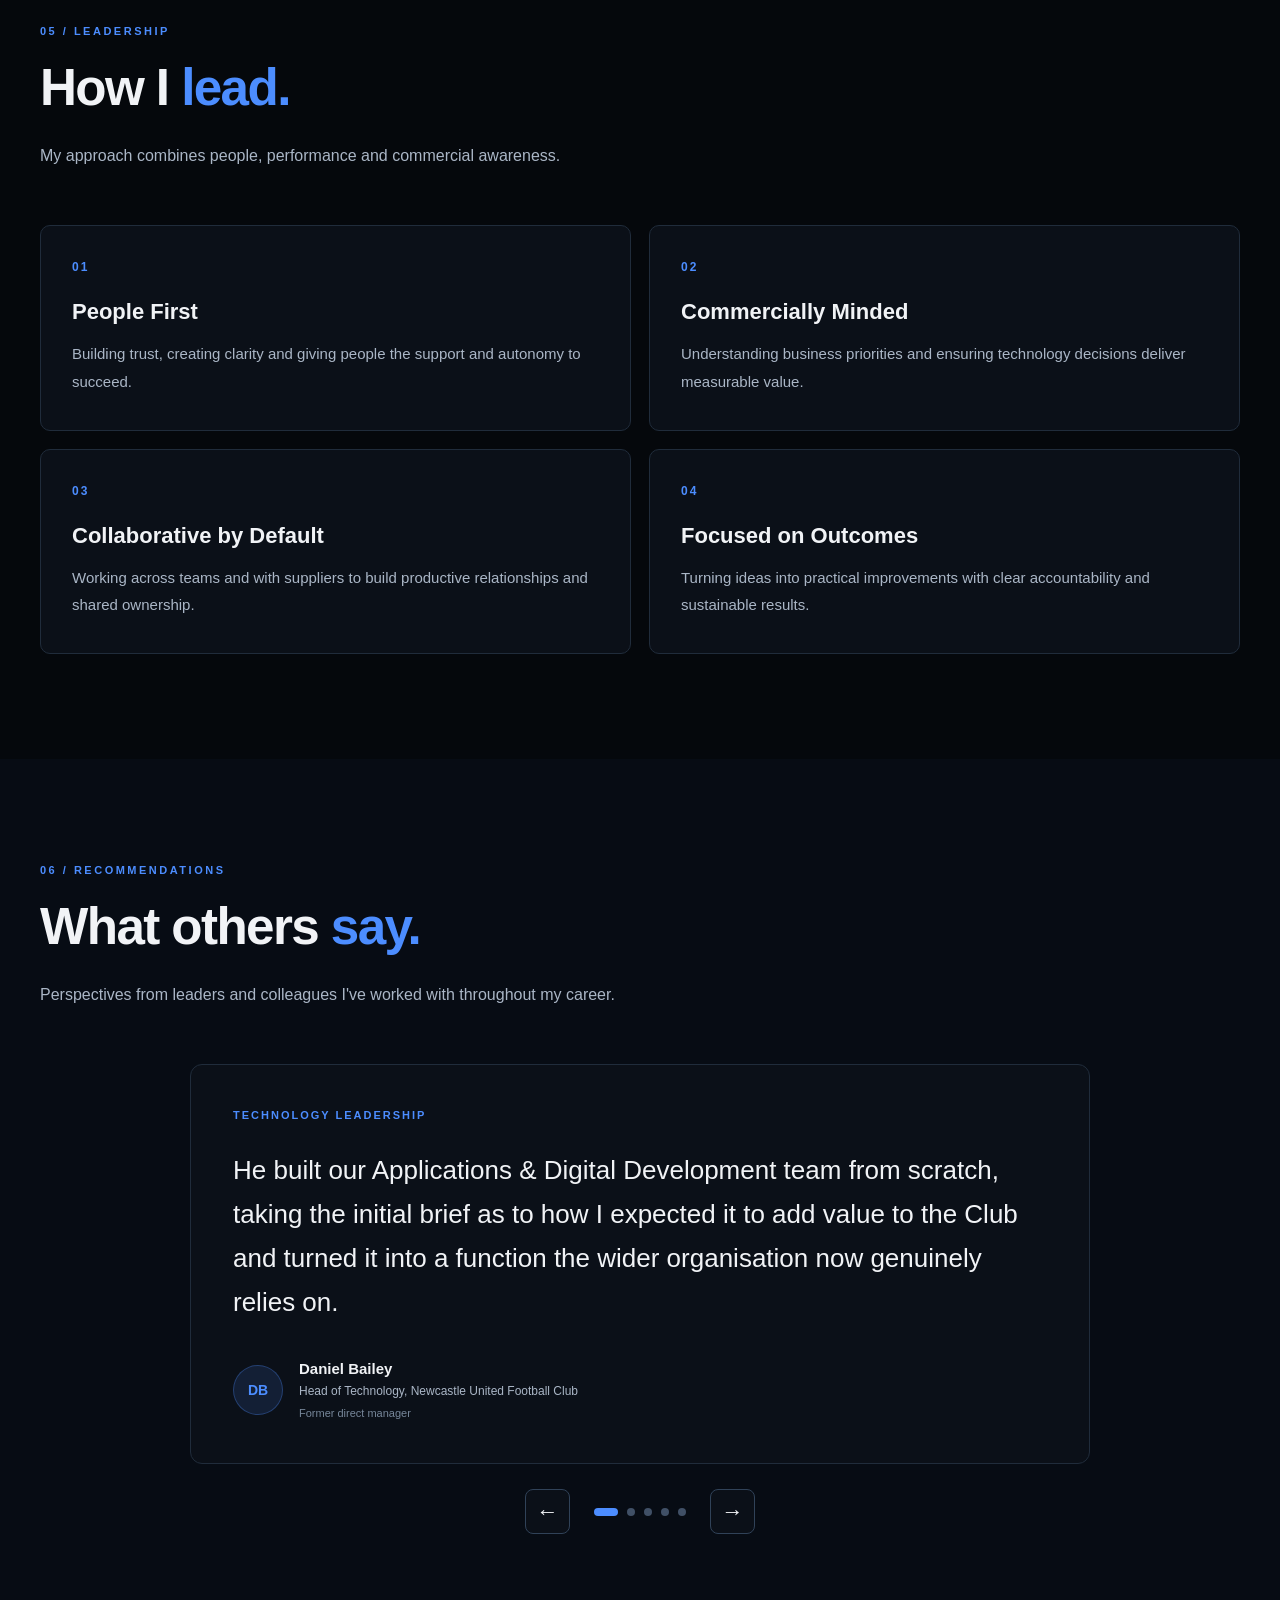
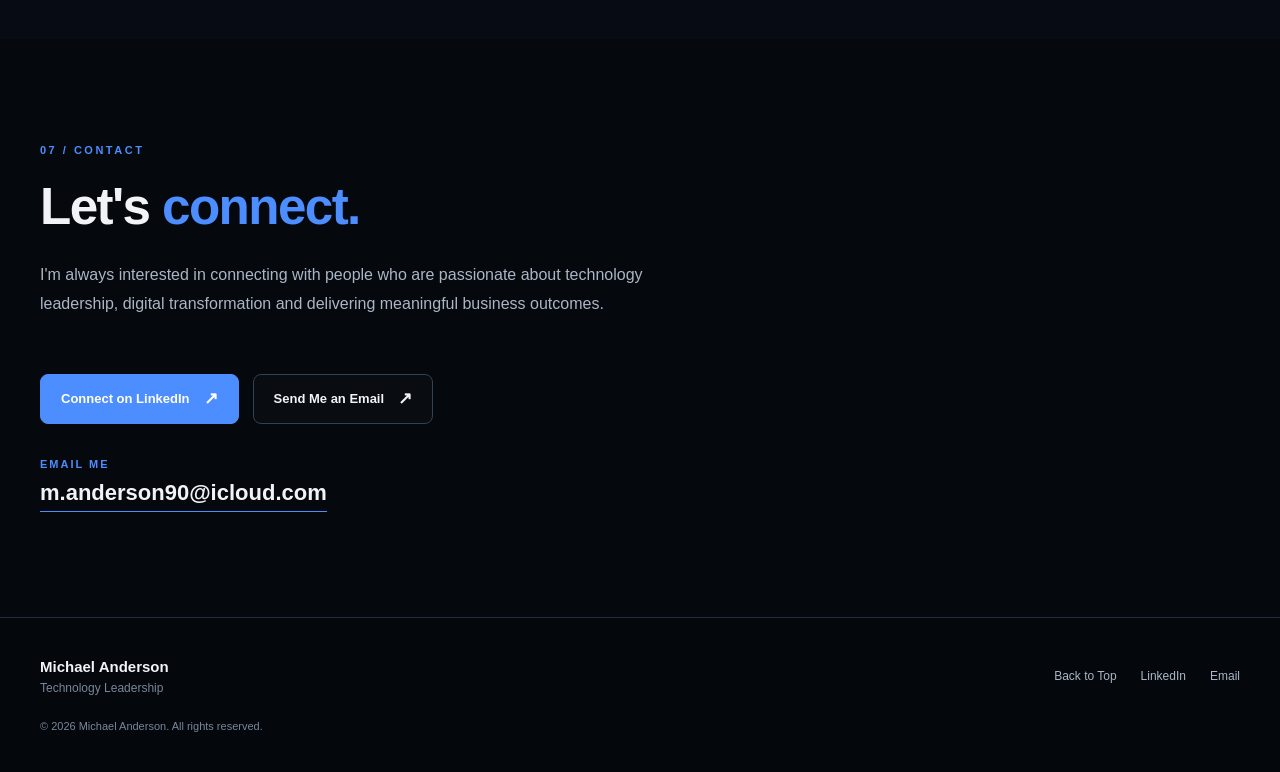
==== commit 7b69e77f: "Update index.html" ====
--- a/index.html
+++ b/index.html
@@ -500,11 +500,11 @@
               <span class="experience-content">
 
                 <span class="experience-title">
-                  Retail &amp; Operational Leadership
+                  Retail &amp; Commercial Leadership
                 </span>
 
                 <span class="experience-company">
-                  Apple / Stormfront · Maplin · Comet
+                  Maplin · Apple · Comet · Other Retail Organisations
                 </span>
 
               </span>
@@ -518,30 +518,13 @@
 
             <div class="experience-expanded">
 
-              <p>
-                Developed leadership and commercial
-                management experience through
-                customer-facing and operational
-                management roles.
-              </p>
-
-              <ul>
-                <li>
-                  Retail operations and performance management.
-                </li>
-
-                <li>
-                  People development, coaching and leadership.
-                </li>
-
-                <li>
-                  Customer experience and commercial delivery.
-                </li>
-
-                <li>
-                  Process improvement and operational accountability.
-                </li>
-              </ul>
+              <p>Built a strong foundation in commercial management, operational performance and people leadership through management and customer-facing roles across national retail organisations, including Maplin and Steinhoff International.</p>
+<ul>
+  <li>Progressed into store management, leading teams of up to 15 people across busy retail environments.</li>
+  <li>Managed day-to-day operations, sales performance, profitability and customer service standards.</li>
+  <li>Developed and supported colleagues through coaching, performance management and operational leadership.</li>
+  <li>Built commercial experience through sales management, customer relationships and business performance improvement.</li>
+</ul>
 
             </div>
 
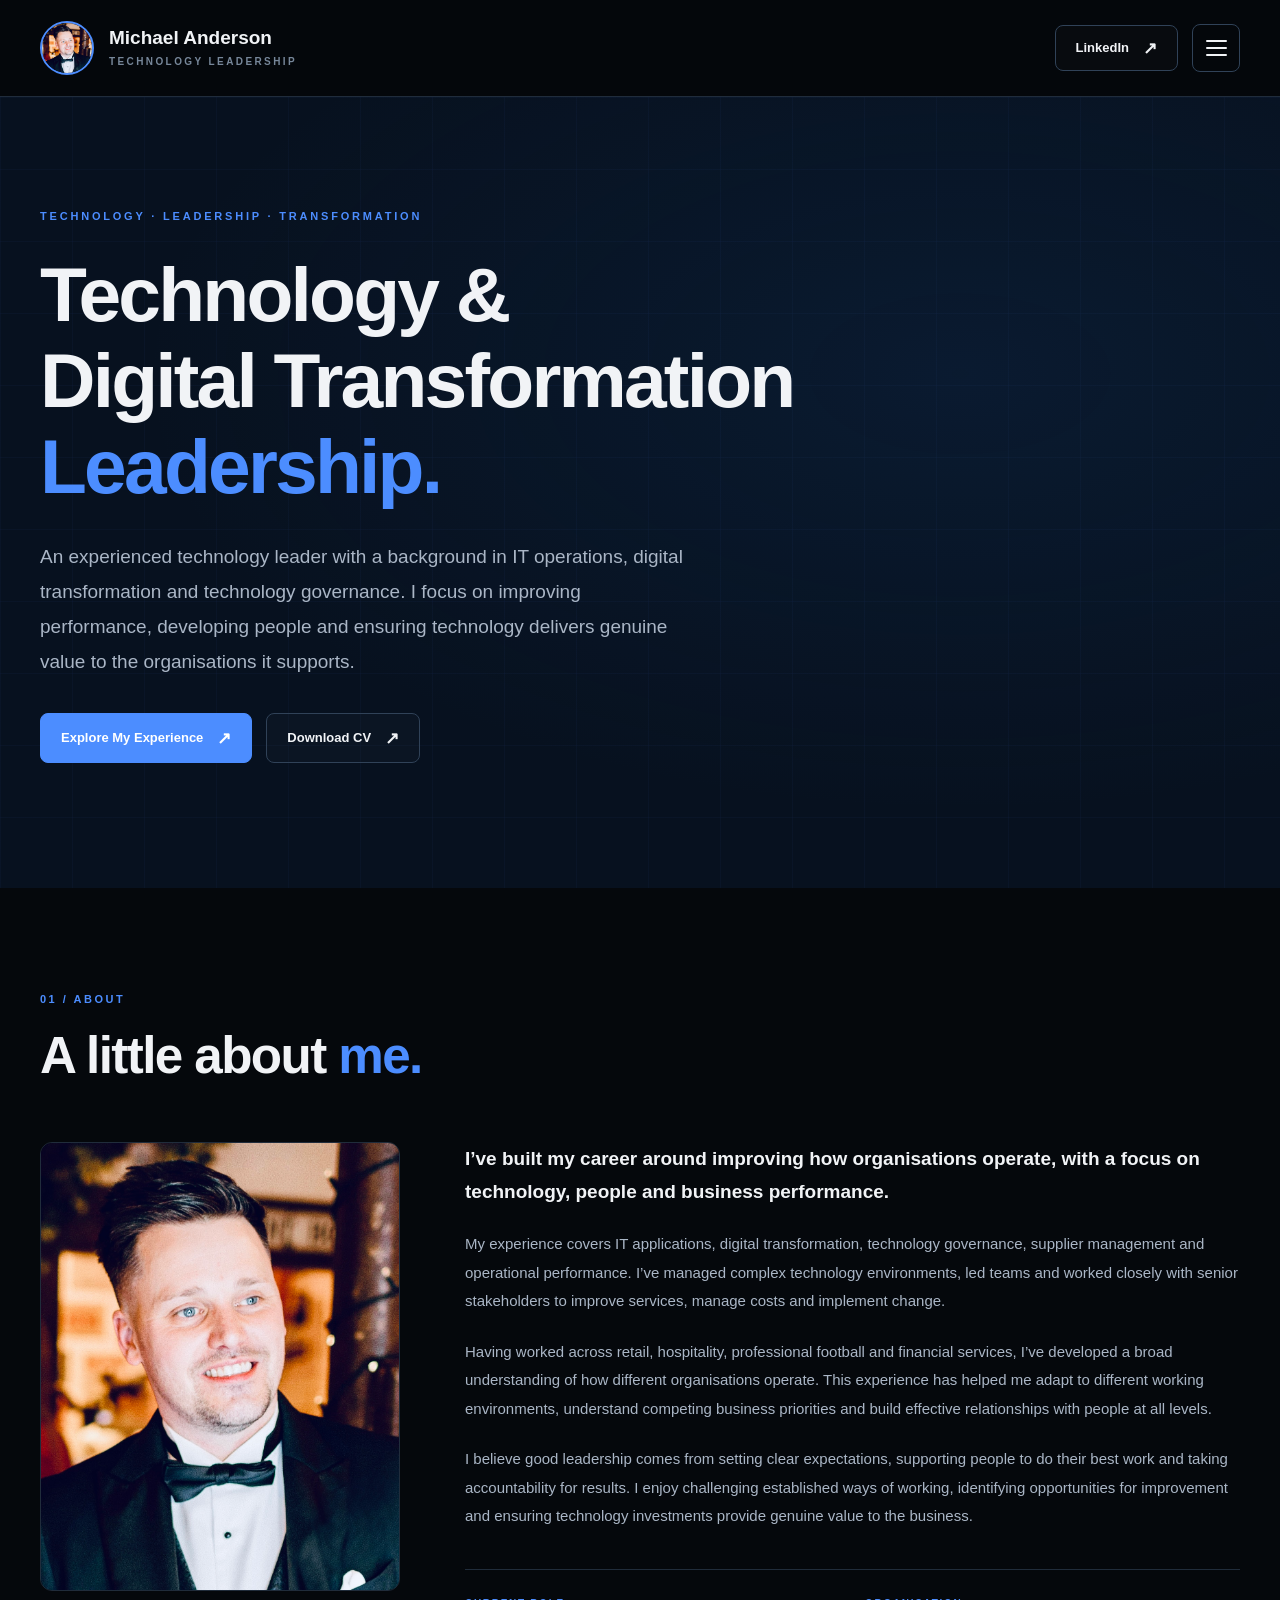
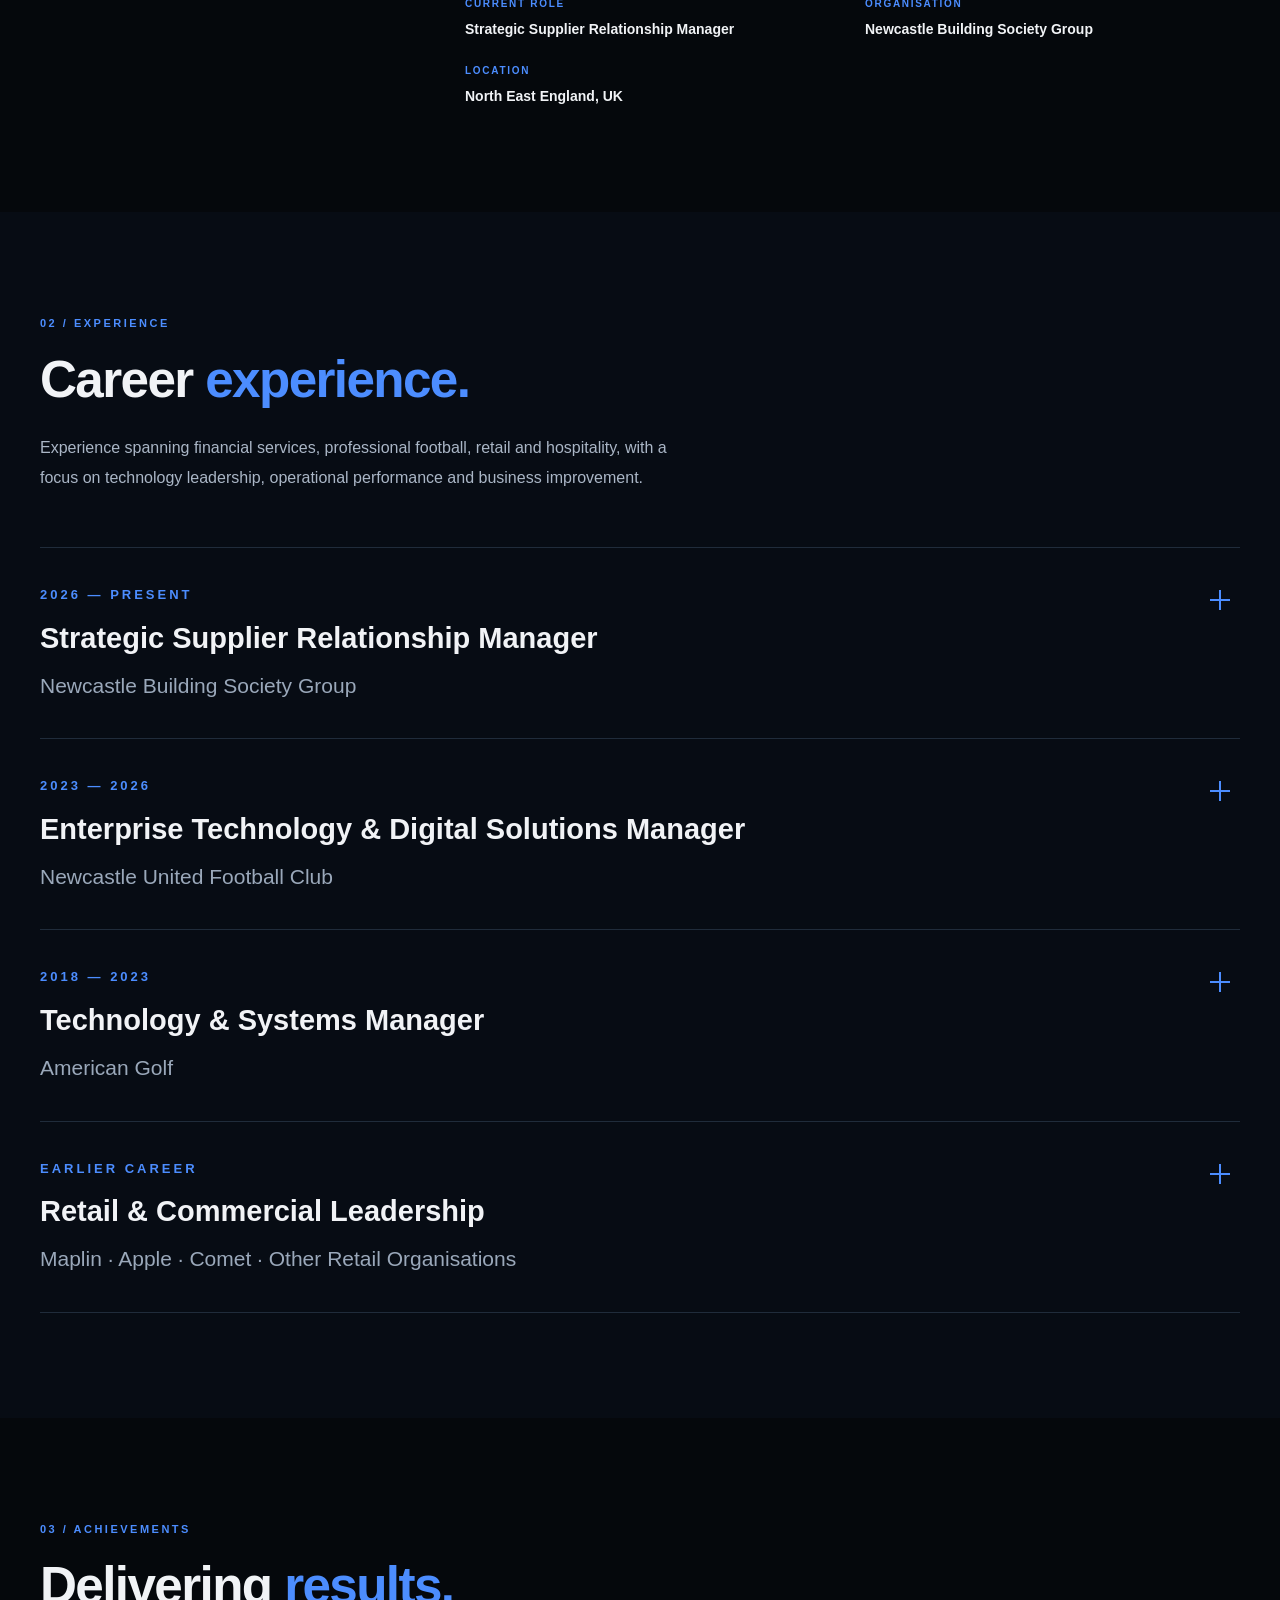
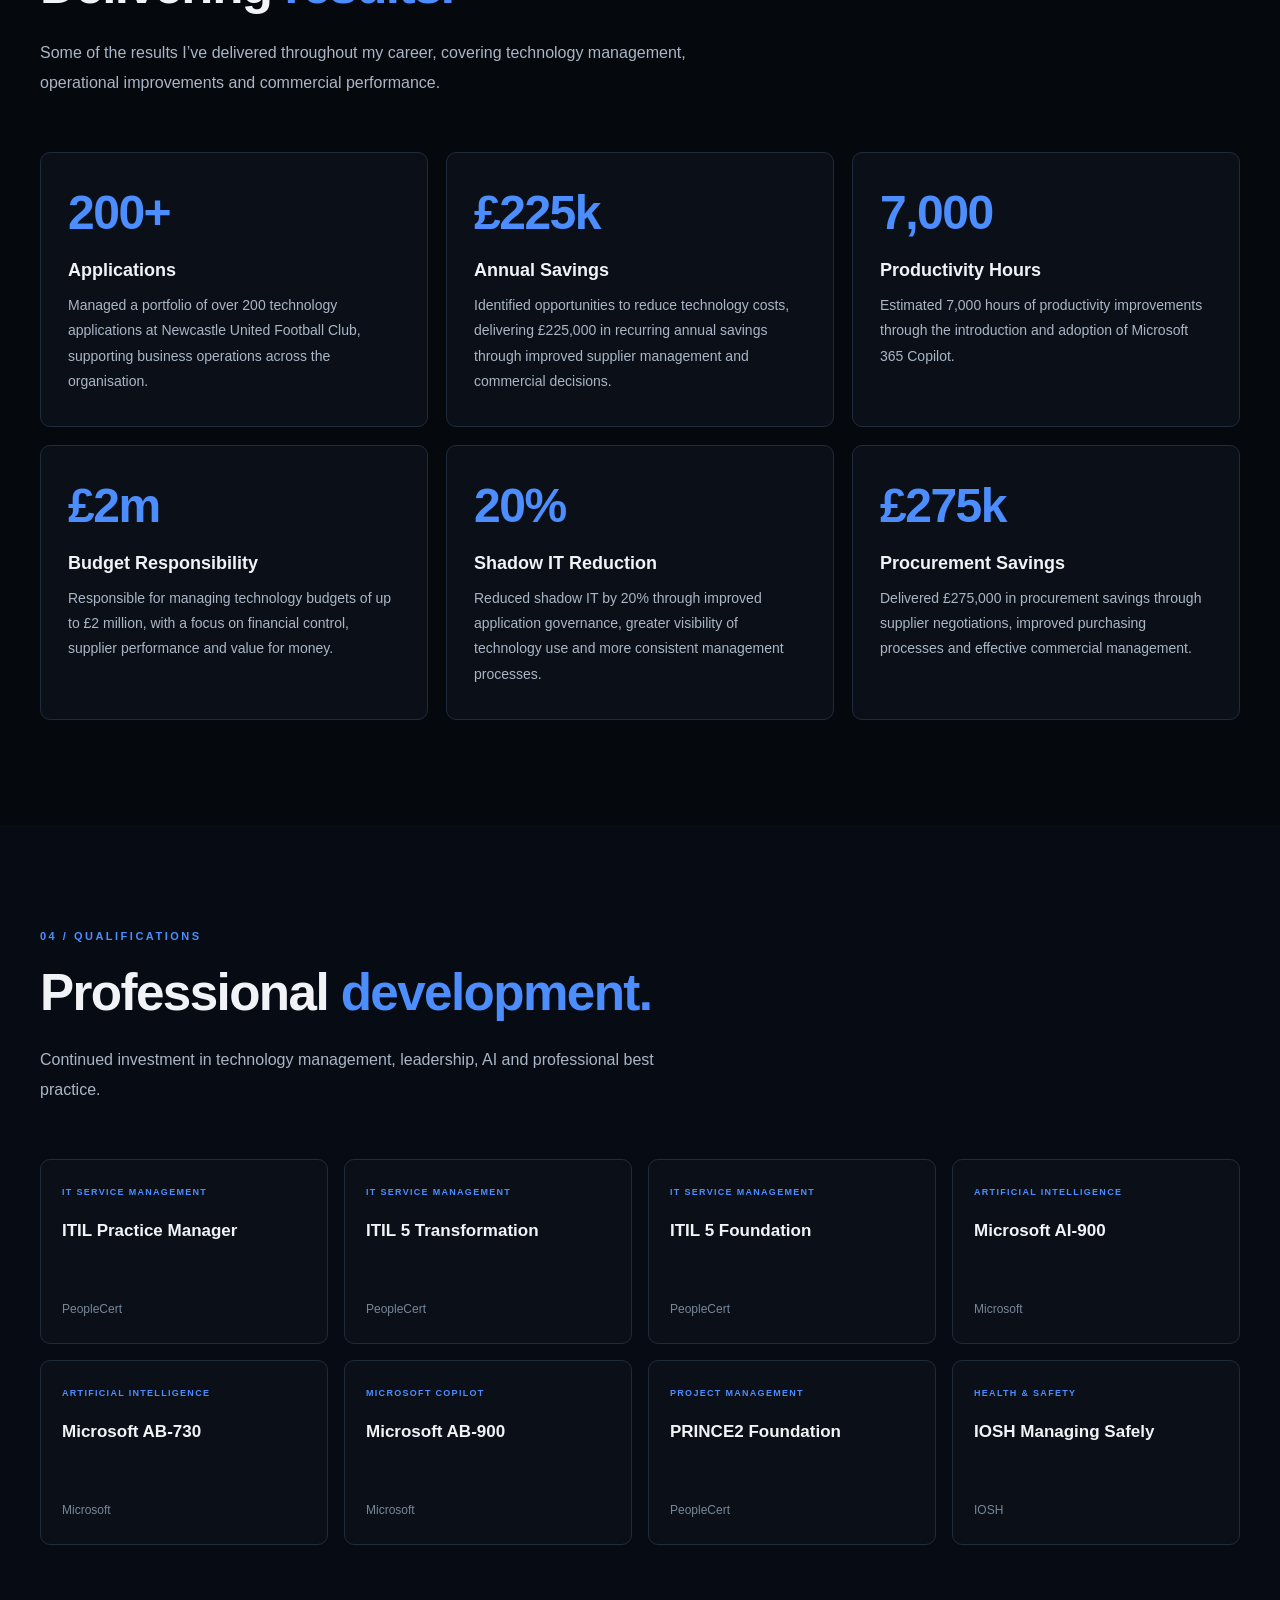
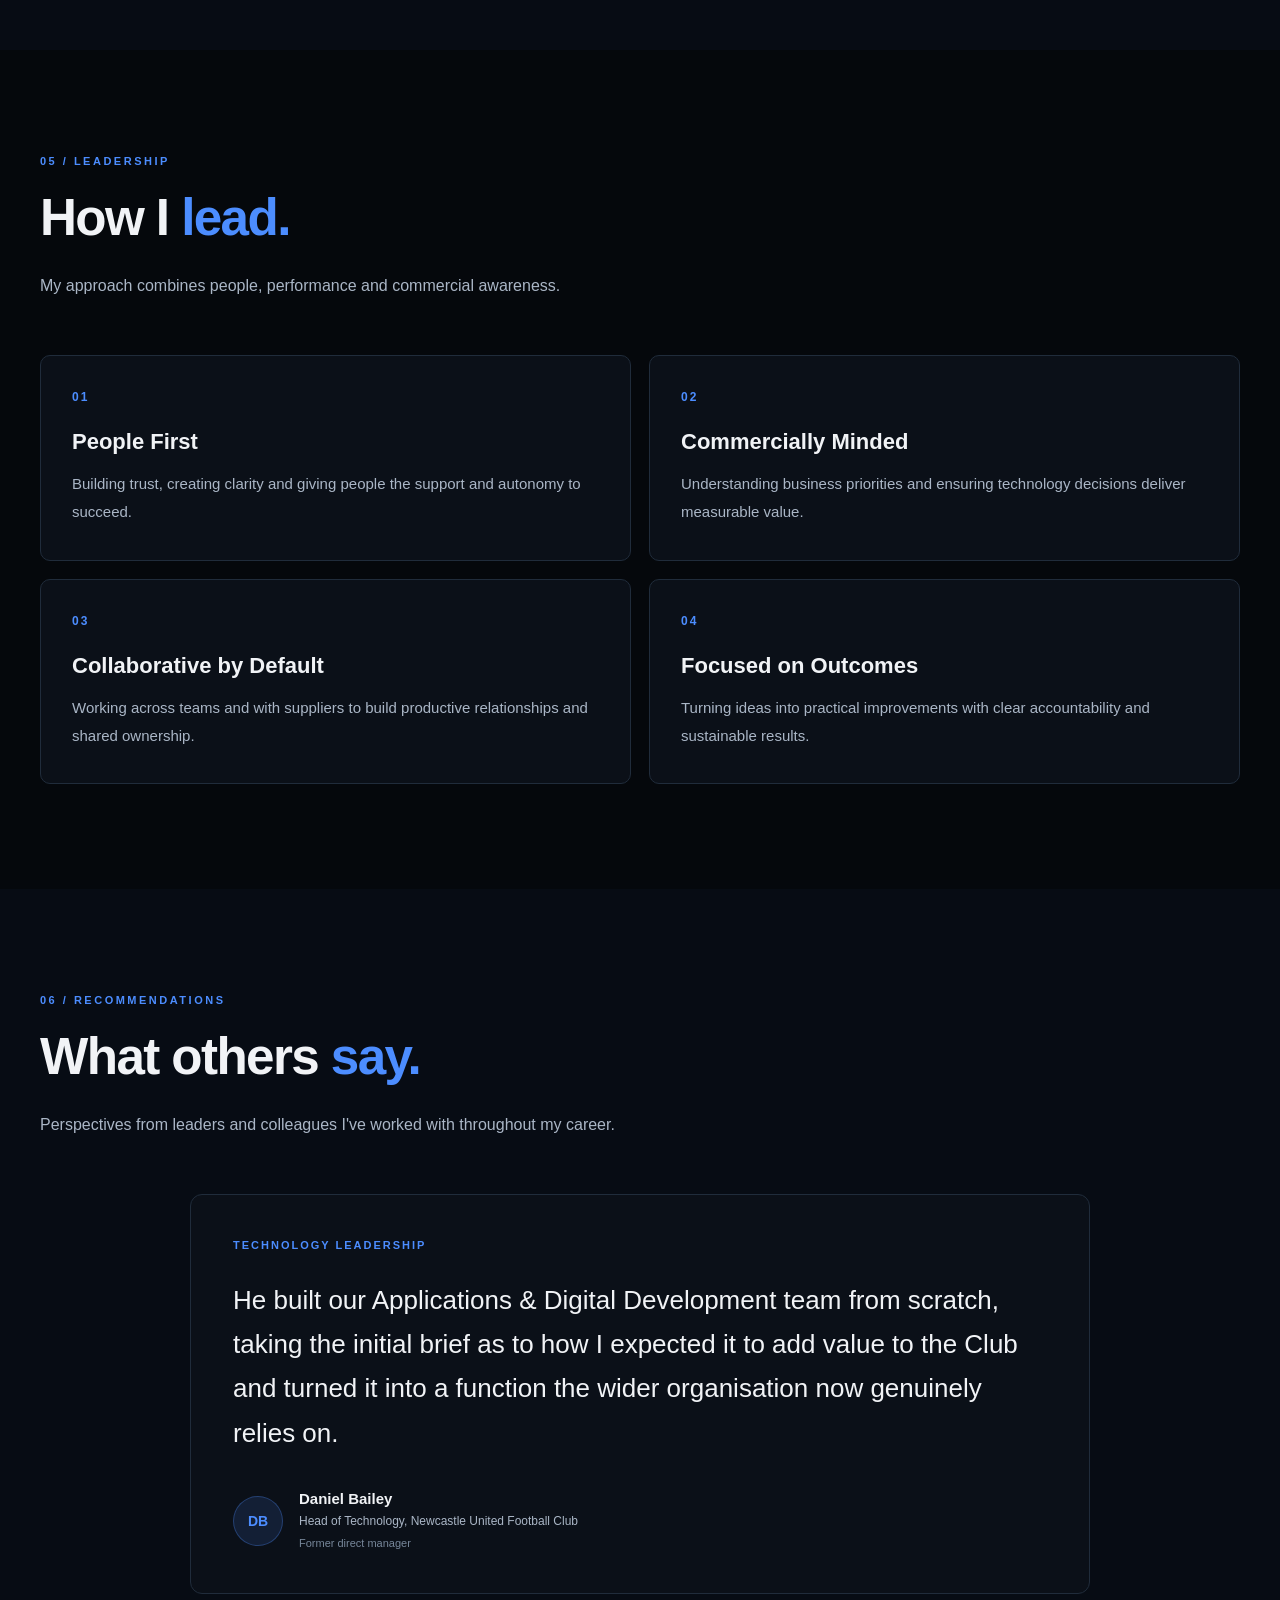
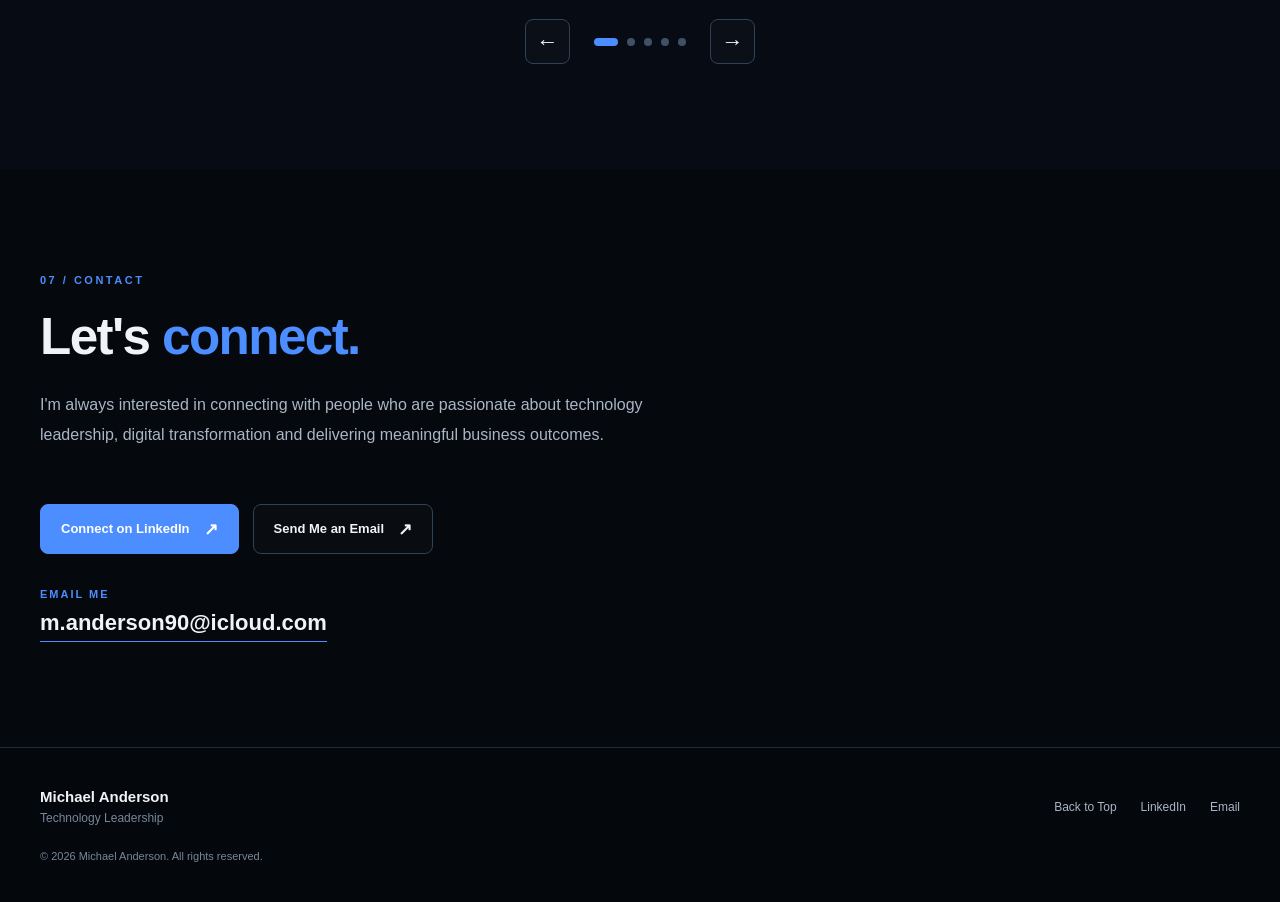
==== commit 49762c37: "Update index.html" ====
--- a/index.html
+++ b/index.html
@@ -518,7 +518,7 @@
 
             <div class="experience-expanded">
 
-              <p>Built a strong foundation in commercial management, operational performance and people leadership through management and customer-facing roles across national retail organisations, including Maplin and Steinhoff International.</p>
+              <p>Built a strong foundation in commercial management, operational performance and people leadership through management and customer-facing roles across national retail organisations, including Maplin and an Apple Premium Reseller.</p>
 <ul>
   <li>Progressed into store management, leading teams of up to 15 people across busy retail environments.</li>
   <li>Managed day-to-day operations, sales performance, profitability and customer service standards.</li>
@@ -552,8 +552,7 @@
           </h2>
 
           <p>
-            A selection of measurable outcomes
-            from my technology and commercial career.
+            Some of the results I’ve delivered throughout my career, covering technology management, operational improvements and commercial performance.
           </p>
 
         </div>
@@ -564,9 +563,7 @@
             <strong>200+</strong>
             <h3>Applications</h3>
             <p>
-              Technology application portfolio
-              managed within a professional
-              sporting organisation.
+              Managed a portfolio of over 200 technology applications at Newcastle United Football Club, supporting business operations across the organisation.
             </p>
           </div>
 
@@ -574,9 +571,7 @@
             <strong>£225k</strong>
             <h3>Annual Savings</h3>
             <p>
-              Recurring annual savings identified
-              through technology and commercial
-              improvement.
+              Identified opportunities to reduce technology costs, delivering £225,000 in recurring annual savings through improved supplier management and commercial decisions.
             </p>
           </div>
 
@@ -584,8 +579,7 @@
             <strong>7,000</strong>
             <h3>Productivity Hours</h3>
             <p>
-              Estimated productivity hours
-              associated with Microsoft Copilot adoption.
+              Estimated 7,000 hours of productivity improvements through the introduction and adoption of Microsoft 365 Copilot.
             </p>
           </div>
 
@@ -593,9 +587,7 @@
             <strong>£2m</strong>
             <h3>Budget Responsibility</h3>
             <p>
-              Experience supporting significant
-              technology budgets and commercial
-              accountability.
+              Responsible for managing technology budgets of up to £2 million, with a focus on financial control, supplier performance and value for money.
             </p>
           </div>
 
@@ -603,9 +595,7 @@
             <strong>20%</strong>
             <h3>Shadow IT Reduction</h3>
             <p>
-              Improved technology visibility
-              and governance through stronger
-              application management.
+              Reduced shadow IT by 20% through improved application governance, greater visibility of technology use and more consistent management processes.
             </p>
           </div>
 
@@ -613,9 +603,7 @@
             <strong>£275k</strong>
             <h3>Procurement Savings</h3>
             <p>
-              Commercial savings delivered
-              through procurement and supplier
-              management initiatives.
+              Delivered £275,000 in procurement savings through supplier negotiations, improved purchasing processes and effective commercial management.
             </p>
           </div>
 
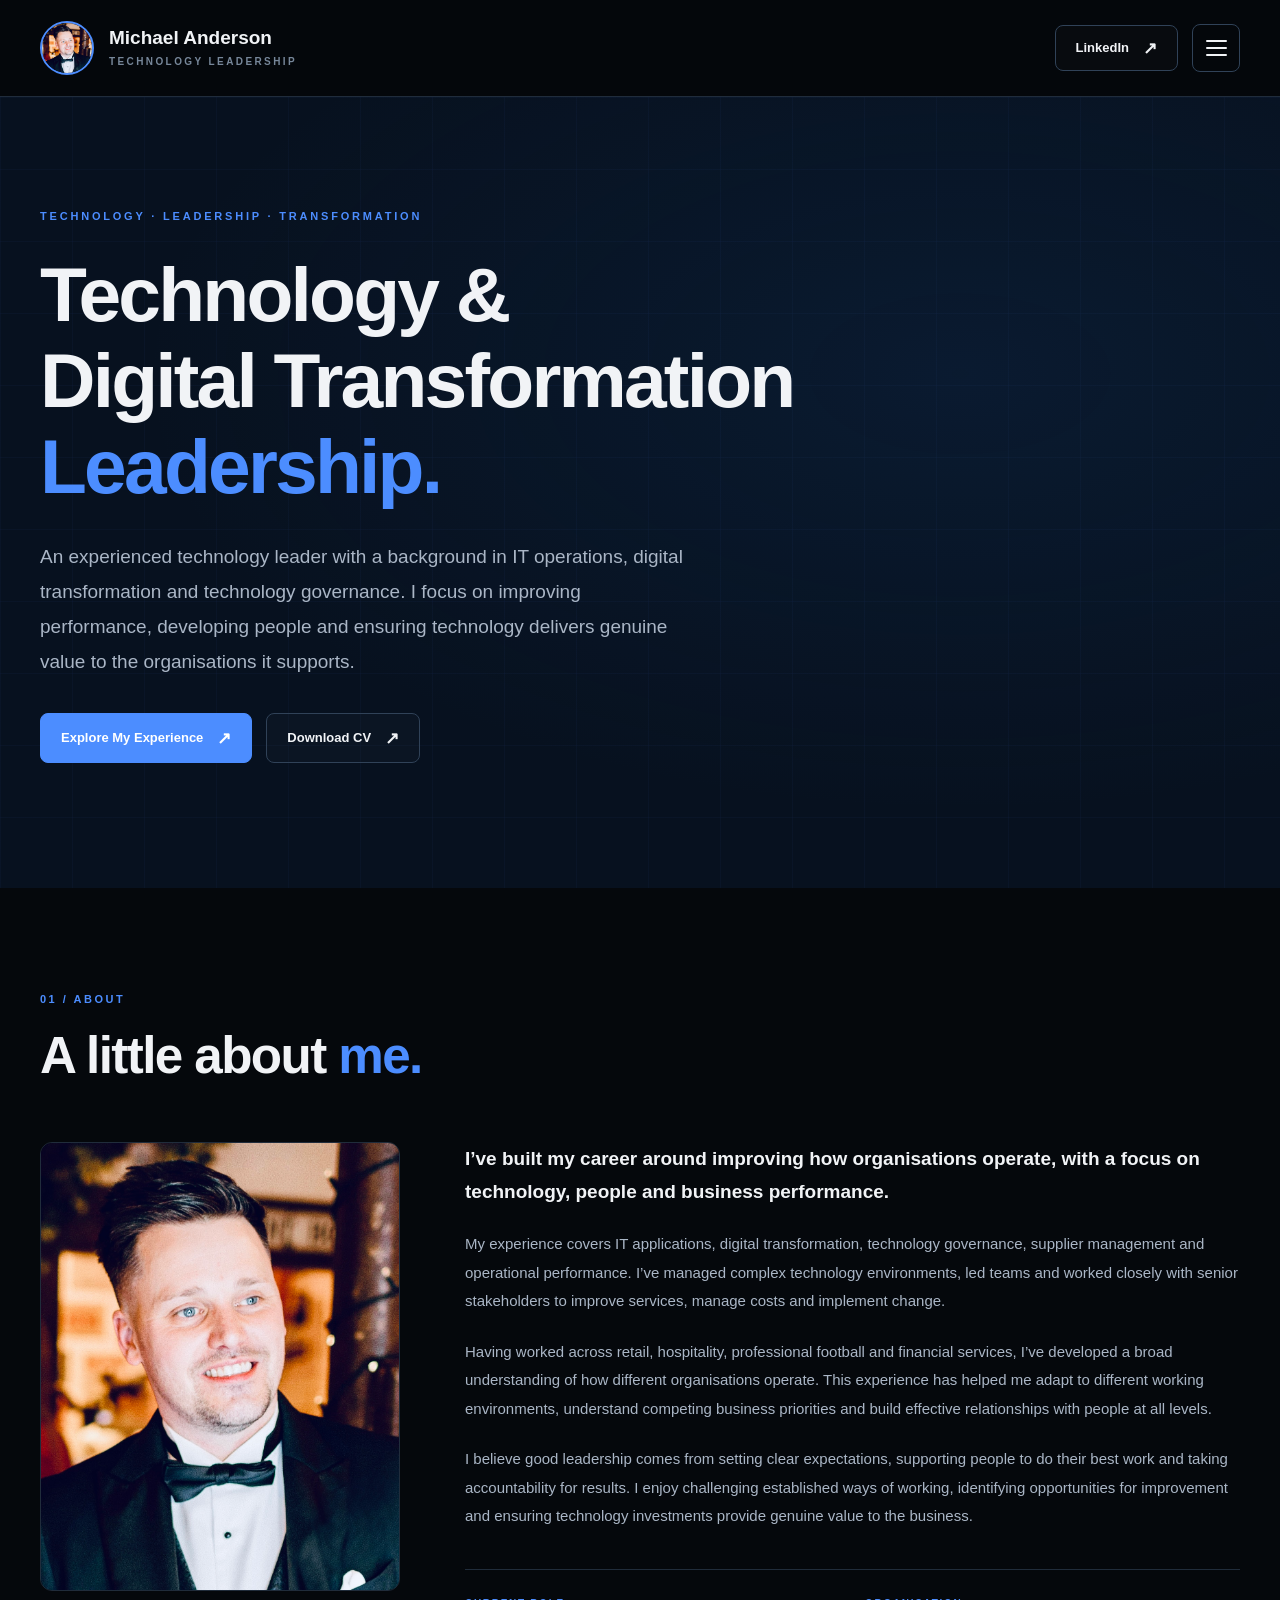
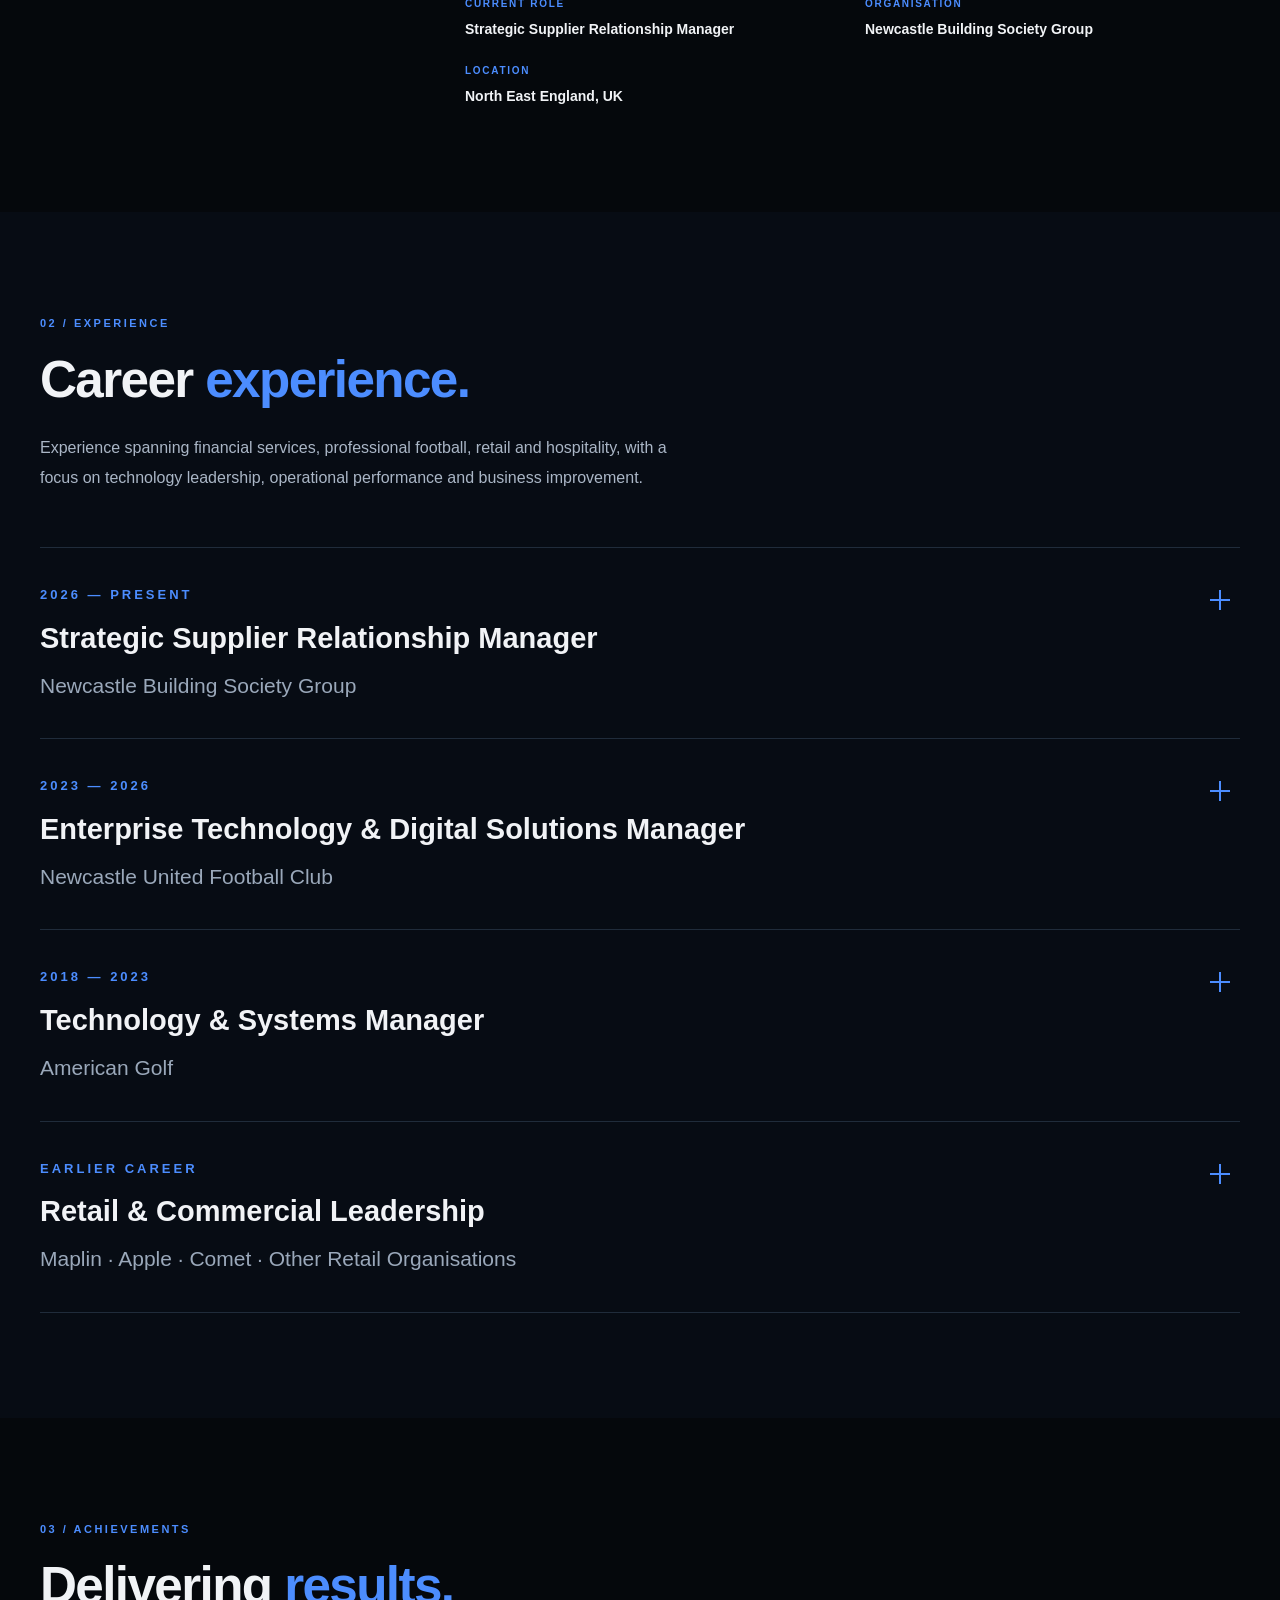
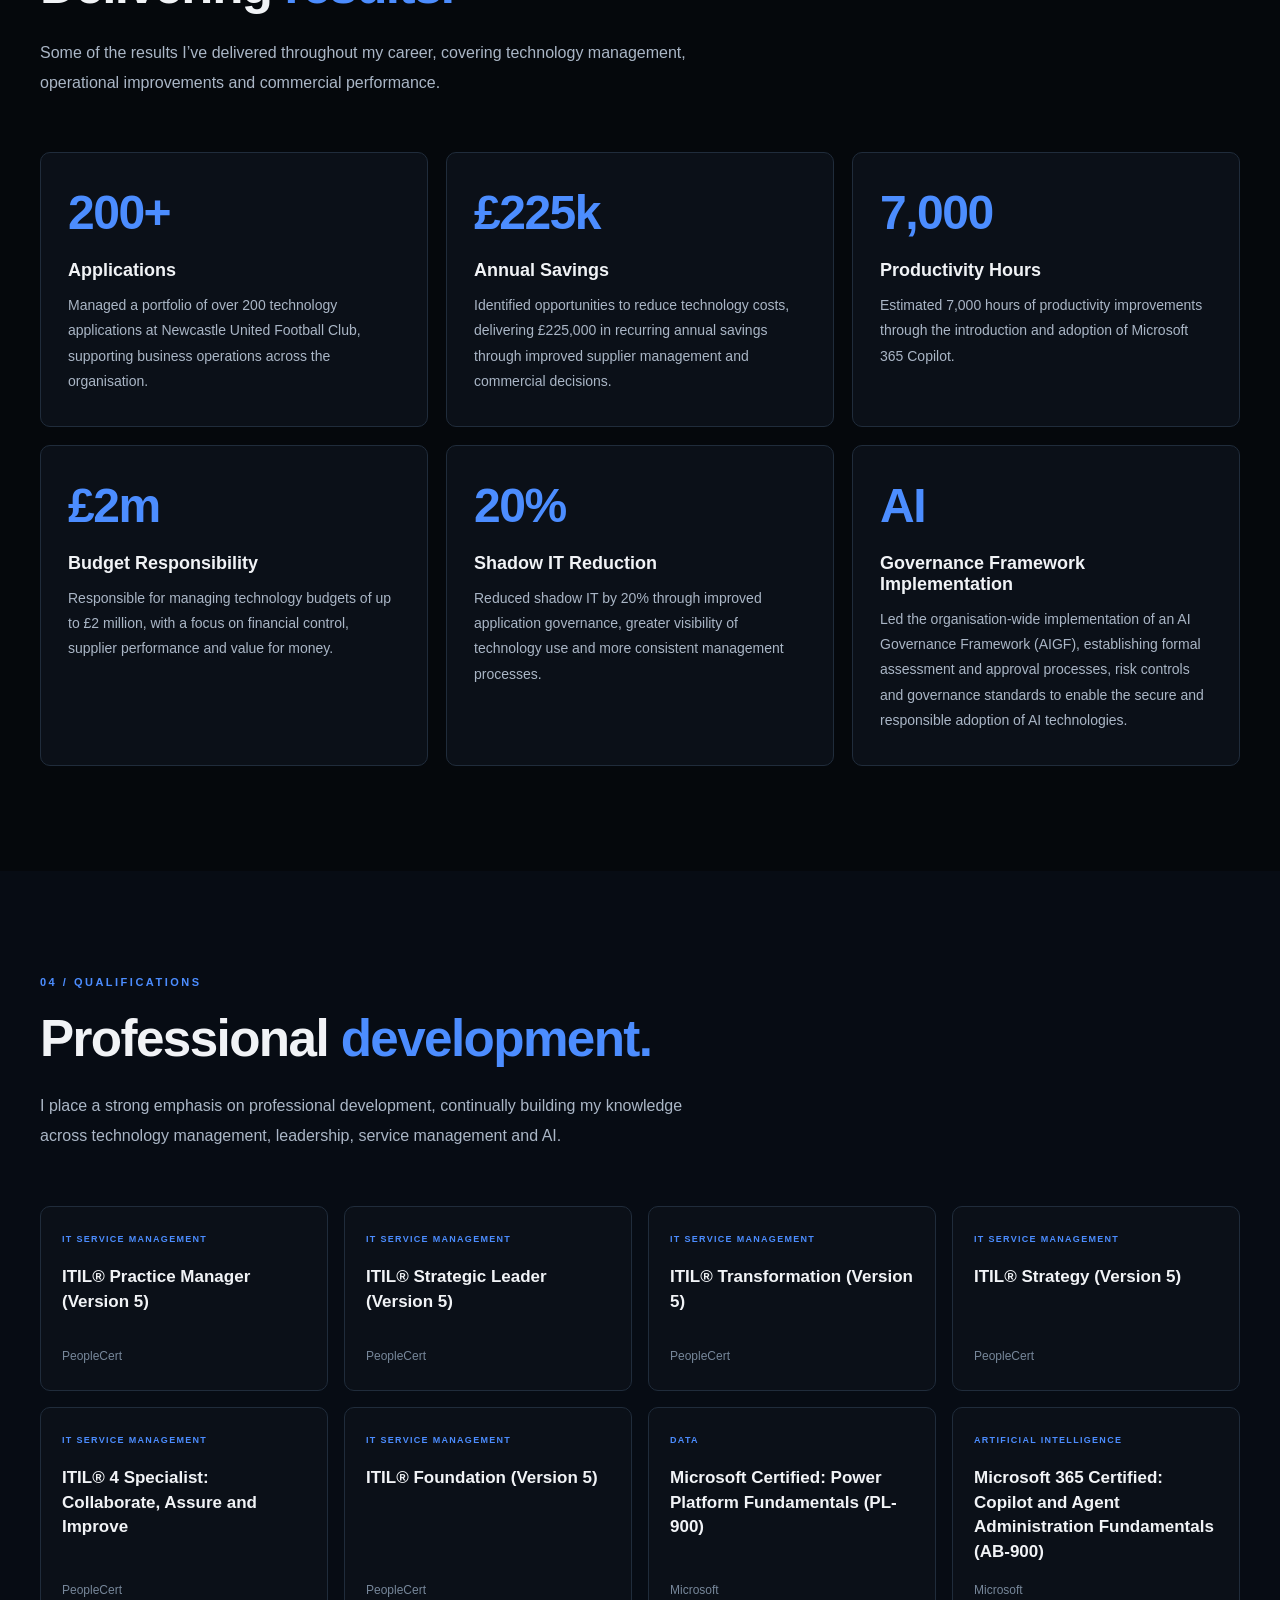
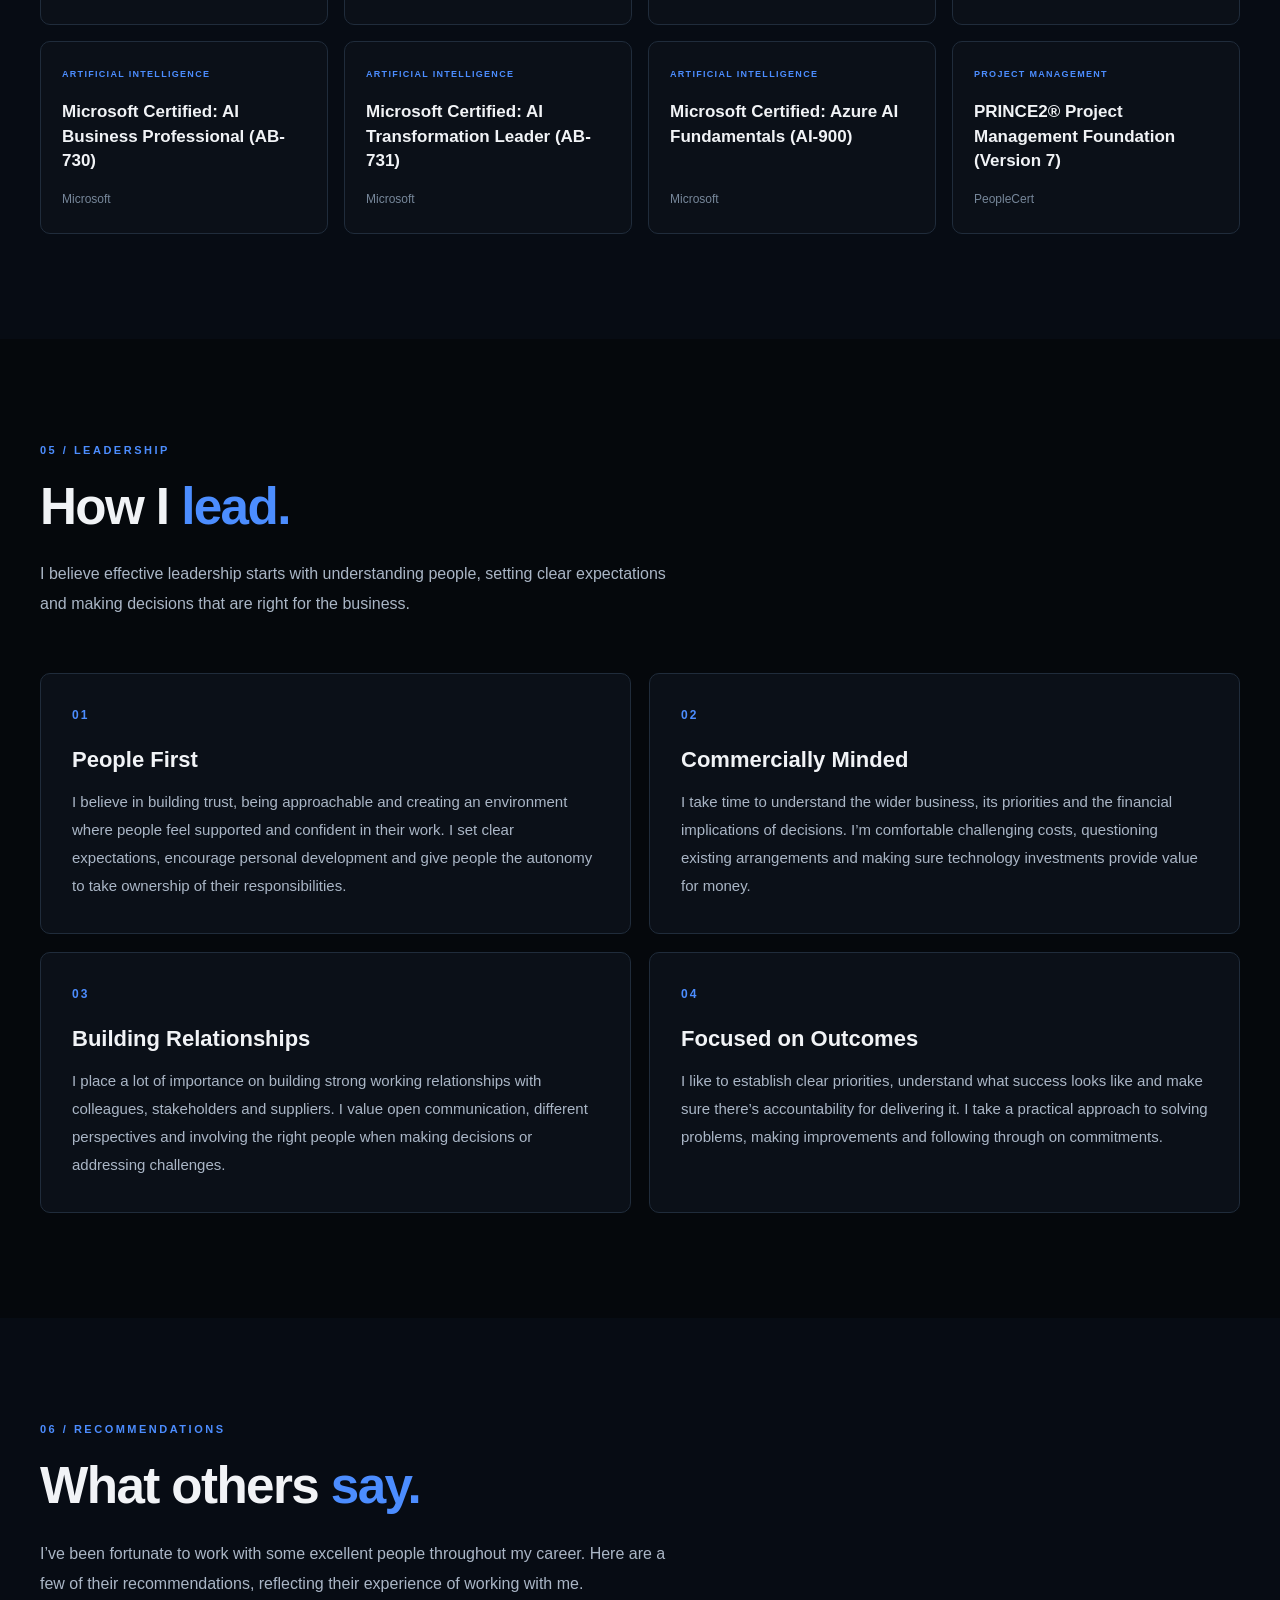
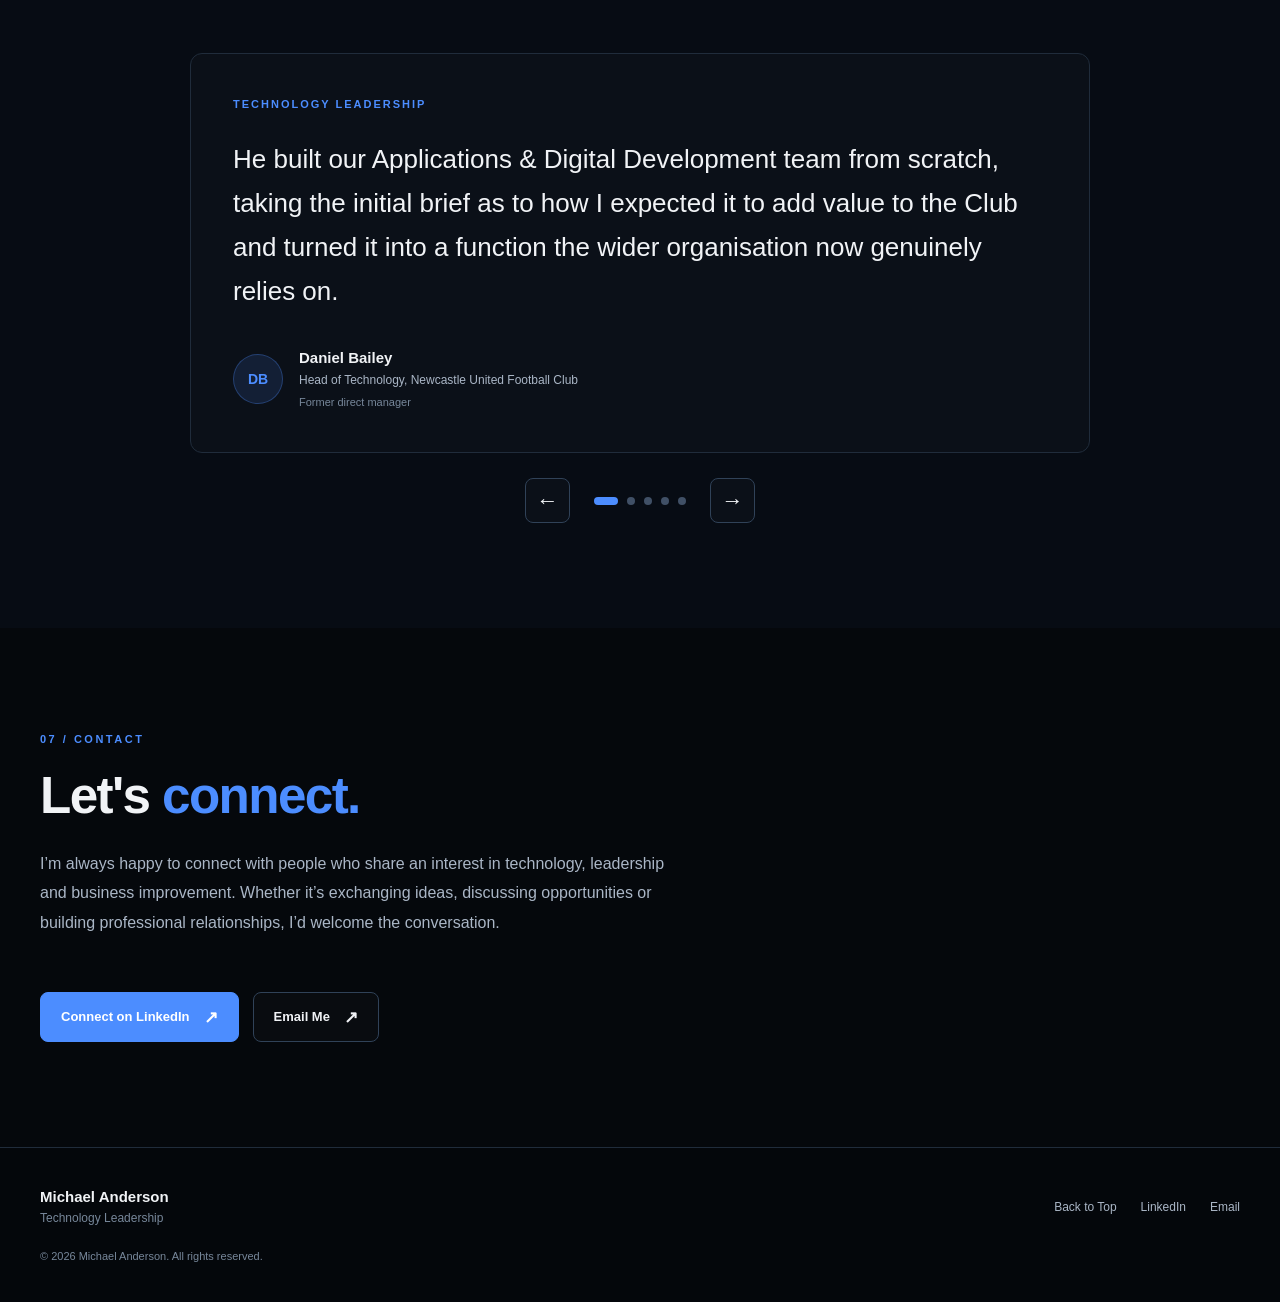
==== commit b106a486: "Update index.html" ====
--- a/index.html
+++ b/index.html
@@ -600,10 +600,10 @@
           </div>
 
           <div class="achievement-card">
-            <strong>£275k</strong>
-            <h3>Procurement Savings</h3>
-            <p>
-              Delivered £275,000 in procurement savings through supplier negotiations, improved purchasing processes and effective commercial management.
+            <strong>AI</strong>
+            <h3>Governance Framework Implementation</h3>
+            <p>
+              Led the organisation-wide implementation of an AI Governance Framework (AIGF), establishing formal assessment and approval processes, risk controls and governance standards to enable the secure and responsible adoption of AI technologies.
             </p>
           </div>
 
@@ -629,9 +629,7 @@
           </h2>
 
           <p>
-            Continued investment in technology
-            management, leadership, AI and
-            professional best practice.
+            I place a strong emphasis on professional development, continually building my knowledge across technology management, leadership, service management and AI.
           </p>
 
         </div>
@@ -640,50 +638,74 @@
 
           <div class="qualification-card">
             <span>IT SERVICE MANAGEMENT</span>
-            <h3>ITIL Practice Manager</h3>
+            <h3>ITIL® Practice Manager (Version 5)</h3>
             <p>PeopleCert</p>
           </div>
 
           <div class="qualification-card">
             <span>IT SERVICE MANAGEMENT</span>
-            <h3>ITIL 5 Transformation</h3>
+            <h3>ITIL® Strategic Leader (Version 5)</h3>
             <p>PeopleCert</p>
           </div>
 
           <div class="qualification-card">
             <span>IT SERVICE MANAGEMENT</span>
-            <h3>ITIL 5 Foundation</h3>
+            <h3>ITIL® Transformation (Version 5)</h3>
             <p>PeopleCert</p>
           </div>
 
           <div class="qualification-card">
+            <span>IT SERVICE MANAGEMENT</span>
+            <h3>ITIL® Strategy (Version 5)</h3>
+            <p>PeopleCert</p>
+          </div>
+
+          <div class="qualification-card">
+            <span>IT SERVICE MANAGEMENT</span>
+            <h3>ITIL® 4 Specialist: Collaborate, Assure and Improve</h3>
+            <p>PeopleCert</p>
+          </div>
+
+          <div class="qualification-card">
+            <span>IT SERVICE MANAGEMENT</span>
+            <h3>ITIL® Foundation (Version 5)</h3>
+            <p>PeopleCert</p>
+          </div>
+
+          <div class="qualification-card">
+            <span>DATA</span>
+            <h3>Microsoft Certified: Power Platform Fundamentals (PL-900)</h3>
+            <p>Microsoft</p>
+          </div>
+
+          <div class="qualification-card">
             <span>ARTIFICIAL INTELLIGENCE</span>
-            <h3>Microsoft AI-900</h3>
+            <h3>Microsoft 365 Certified: Copilot and Agent Administration Fundamentals (AB-900)</h3>
             <p>Microsoft</p>
           </div>
 
           <div class="qualification-card">
             <span>ARTIFICIAL INTELLIGENCE</span>
-            <h3>Microsoft AB-730</h3>
+            <h3>Microsoft Certified: AI Business Professional (AB-730)</h3>
             <p>Microsoft</p>
           </div>
 
           <div class="qualification-card">
-            <span>MICROSOFT COPILOT</span>
-            <h3>Microsoft AB-900</h3>
+            <span>ARTIFICIAL INTELLIGENCE</span>
+            <h3>Microsoft Certified: AI Transformation Leader (AB-731)</h3>
             <p>Microsoft</p>
           </div>
 
           <div class="qualification-card">
+            <span>ARTIFICIAL INTELLIGENCE</span>
+            <h3>Microsoft Certified: Azure AI Fundamentals (AI-900)</h3>
+            <p>Microsoft</p>
+          </div>
+
+          <div class="qualification-card">
             <span>PROJECT MANAGEMENT</span>
-            <h3>PRINCE2 Foundation</h3>
+            <h3>PRINCE2® Project Management Foundation (Version 7)</h3>
             <p>PeopleCert</p>
-          </div>
-
-          <div class="qualification-card">
-            <span>HEALTH &amp; SAFETY</span>
-            <h3>IOSH Managing Safely</h3>
-            <p>IOSH</p>
           </div>
 
         </div>
@@ -708,8 +730,7 @@
           </h2>
 
           <p>
-            My approach combines people,
-            performance and commercial awareness.
+            I believe effective leadership starts with understanding people, setting clear expectations and making decisions that are right for the business.
           </p>
 
         </div>
@@ -720,9 +741,7 @@
             <span class="leadership-number">01</span>
             <h3>People First</h3>
             <p>
-              Building trust, creating clarity
-              and giving people the support
-              and autonomy to succeed.
+              I believe in building trust, being approachable and creating an environment where people feel supported and confident in their work. I set clear expectations, encourage personal development and give people the autonomy to take ownership of their responsibilities.
             </p>
           </article>
 
@@ -730,19 +749,15 @@
             <span class="leadership-number">02</span>
             <h3>Commercially Minded</h3>
             <p>
-              Understanding business priorities
-              and ensuring technology decisions
-              deliver measurable value.
+              I take time to understand the wider business, its priorities and the financial implications of decisions. I’m comfortable challenging costs, questioning existing arrangements and making sure technology investments provide value for money.
             </p>
           </article>
 
           <article class="leadership-card">
             <span class="leadership-number">03</span>
-            <h3>Collaborative by Default</h3>
-            <p>
-              Working across teams and with
-              suppliers to build productive
-              relationships and shared ownership.
+            <h3>Building Relationships</h3>
+            <p>
+              I place a lot of importance on building strong working relationships with colleagues, stakeholders and suppliers. I value open communication, different perspectives and involving the right people when making decisions or addressing challenges.
             </p>
           </article>
 
@@ -750,9 +765,7 @@
             <span class="leadership-number">04</span>
             <h3>Focused on Outcomes</h3>
             <p>
-              Turning ideas into practical
-              improvements with clear
-              accountability and sustainable results.
+              I like to establish clear priorities, understand what success looks like and make sure there’s accountability for delivering it. I take a practical approach to solving problems, making improvements and following through on commitments.
             </p>
           </article>
 
@@ -783,9 +796,7 @@
           </h2>
 
           <p>
-            Perspectives from leaders and
-            colleagues I've worked with
-            throughout my career.
+            I’ve been fortunate to work with some excellent people throughout my career. Here are a few of their recommendations, reflecting their experience of working with me.
           </p>
 
         </div>
@@ -799,8 +810,8 @@
             </span>
 
             <blockquote id="quote-text">
-              He built our Applications &amp; Digital
-              Development team from scratch, taking
+              Michael built our Enterprise Technology &amp; Digital
+              Solutions team from scratch, taking
               the initial brief as to how I expected
               it to add value to the Club and turned
               it into a function the wider organisation
@@ -890,11 +901,7 @@
           </h2>
 
           <p>
-            I'm always interested in connecting
-            with people who are passionate about
-            technology leadership, digital
-            transformation and delivering
-            meaningful business outcomes.
+            I’m always happy to connect with people who share an interest in technology, leadership and business improvement. Whether it’s exchanging ideas, discussing opportunities or building professional relationships, I’d welcome the conversation.
           </p>
 
         </div>
@@ -917,23 +924,13 @@
               class="button outline"
               href="mailto:m.anderson90@icloud.com"
             >
-              Send Me an Email
+              Email Me
               <span class="button-arrow" aria-hidden="true">↗</span>
             </a>
 
           </div>
 
-          <div class="contact-email">
-
-            <span class="contact-label">
-              EMAIL ME
-            </span>
-
-            <a href="mailto:m.anderson90@icloud.com">
-              m.anderson90@icloud.com
-            </a>
-
-          </div>
+        
 
         </div>
 
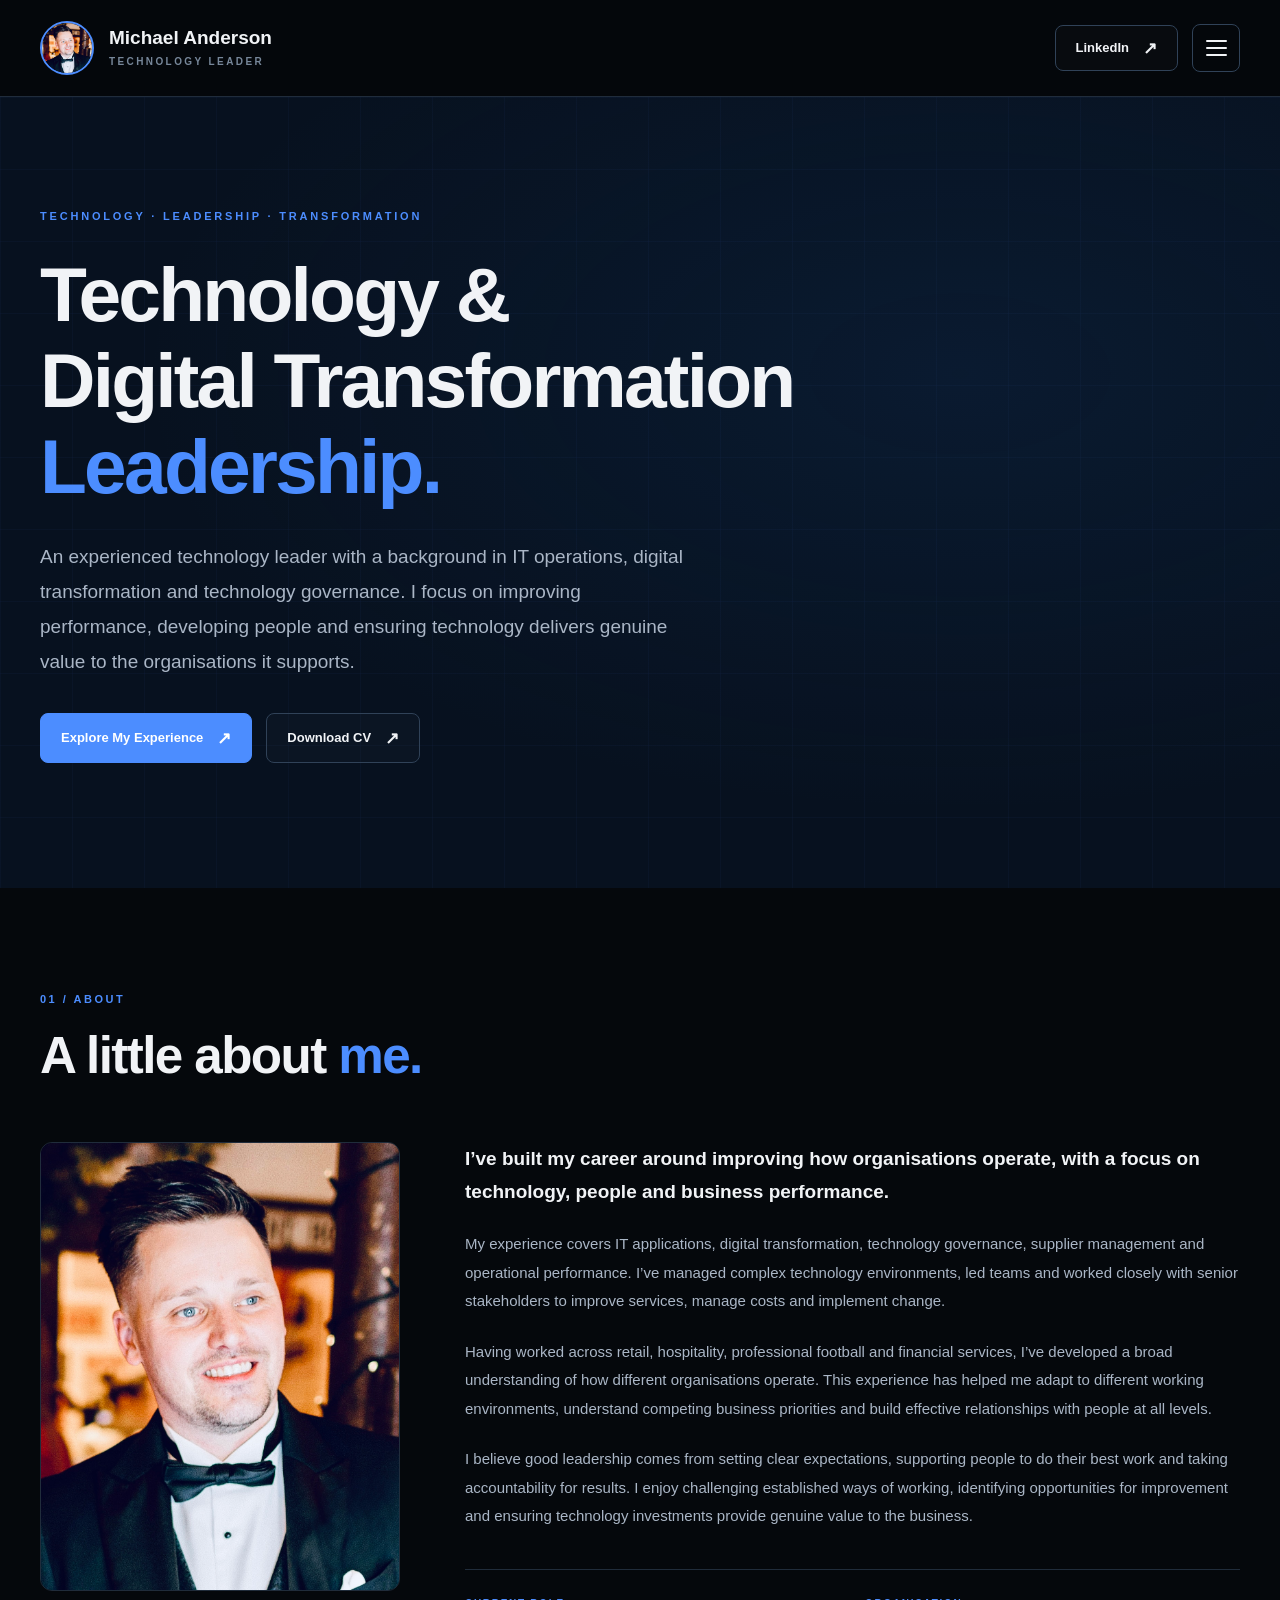
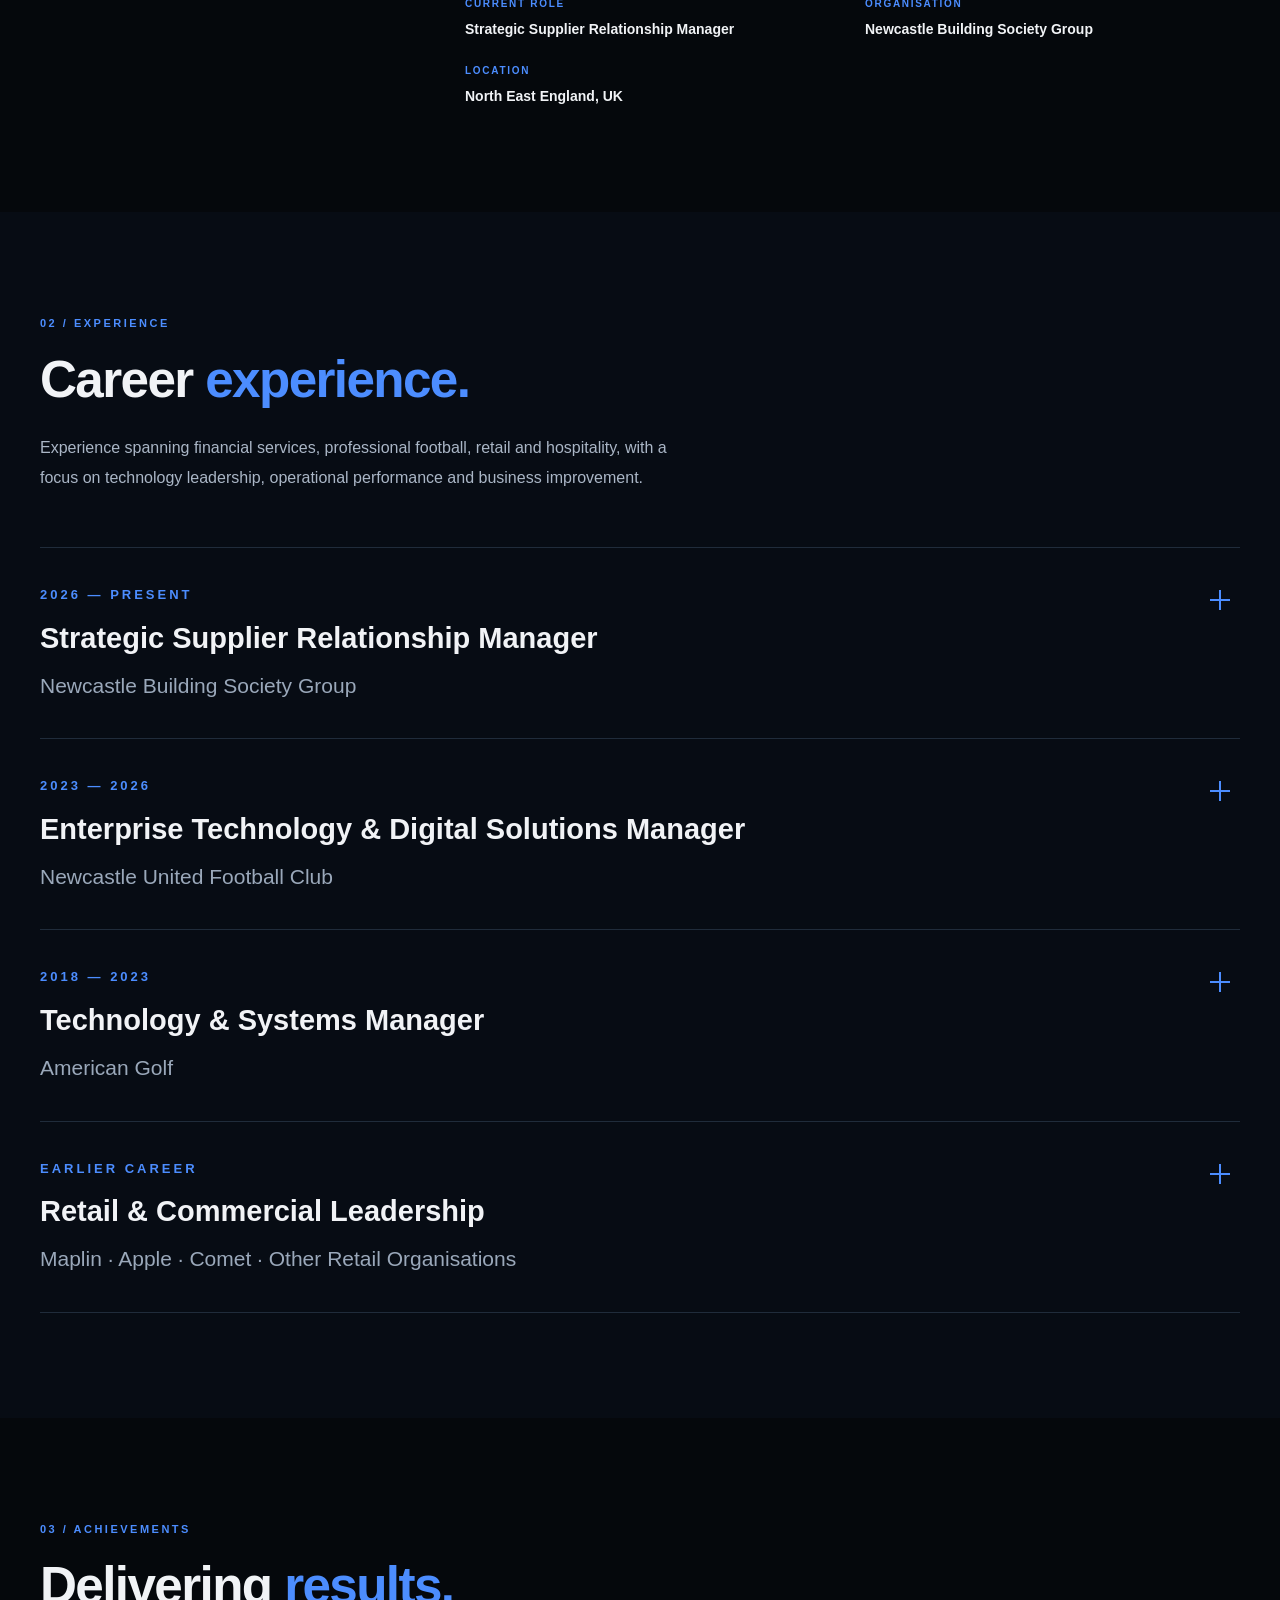
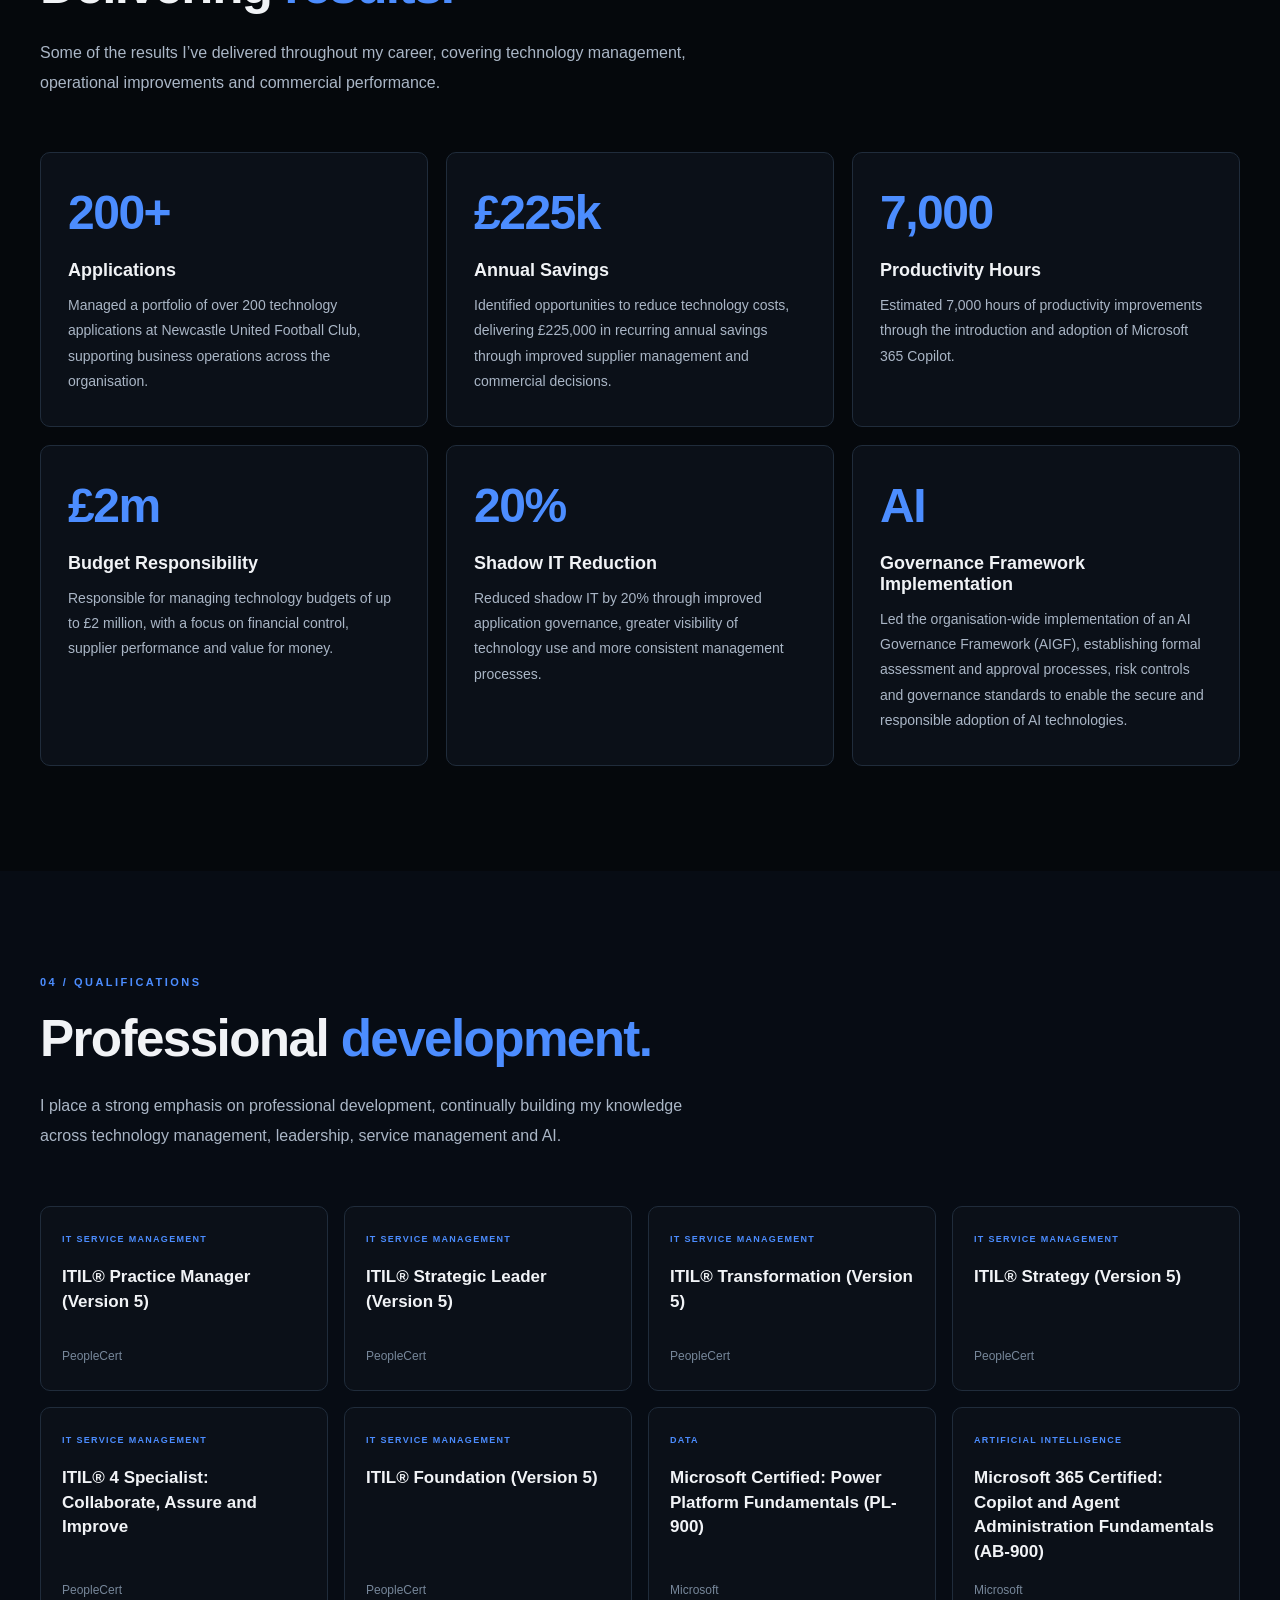
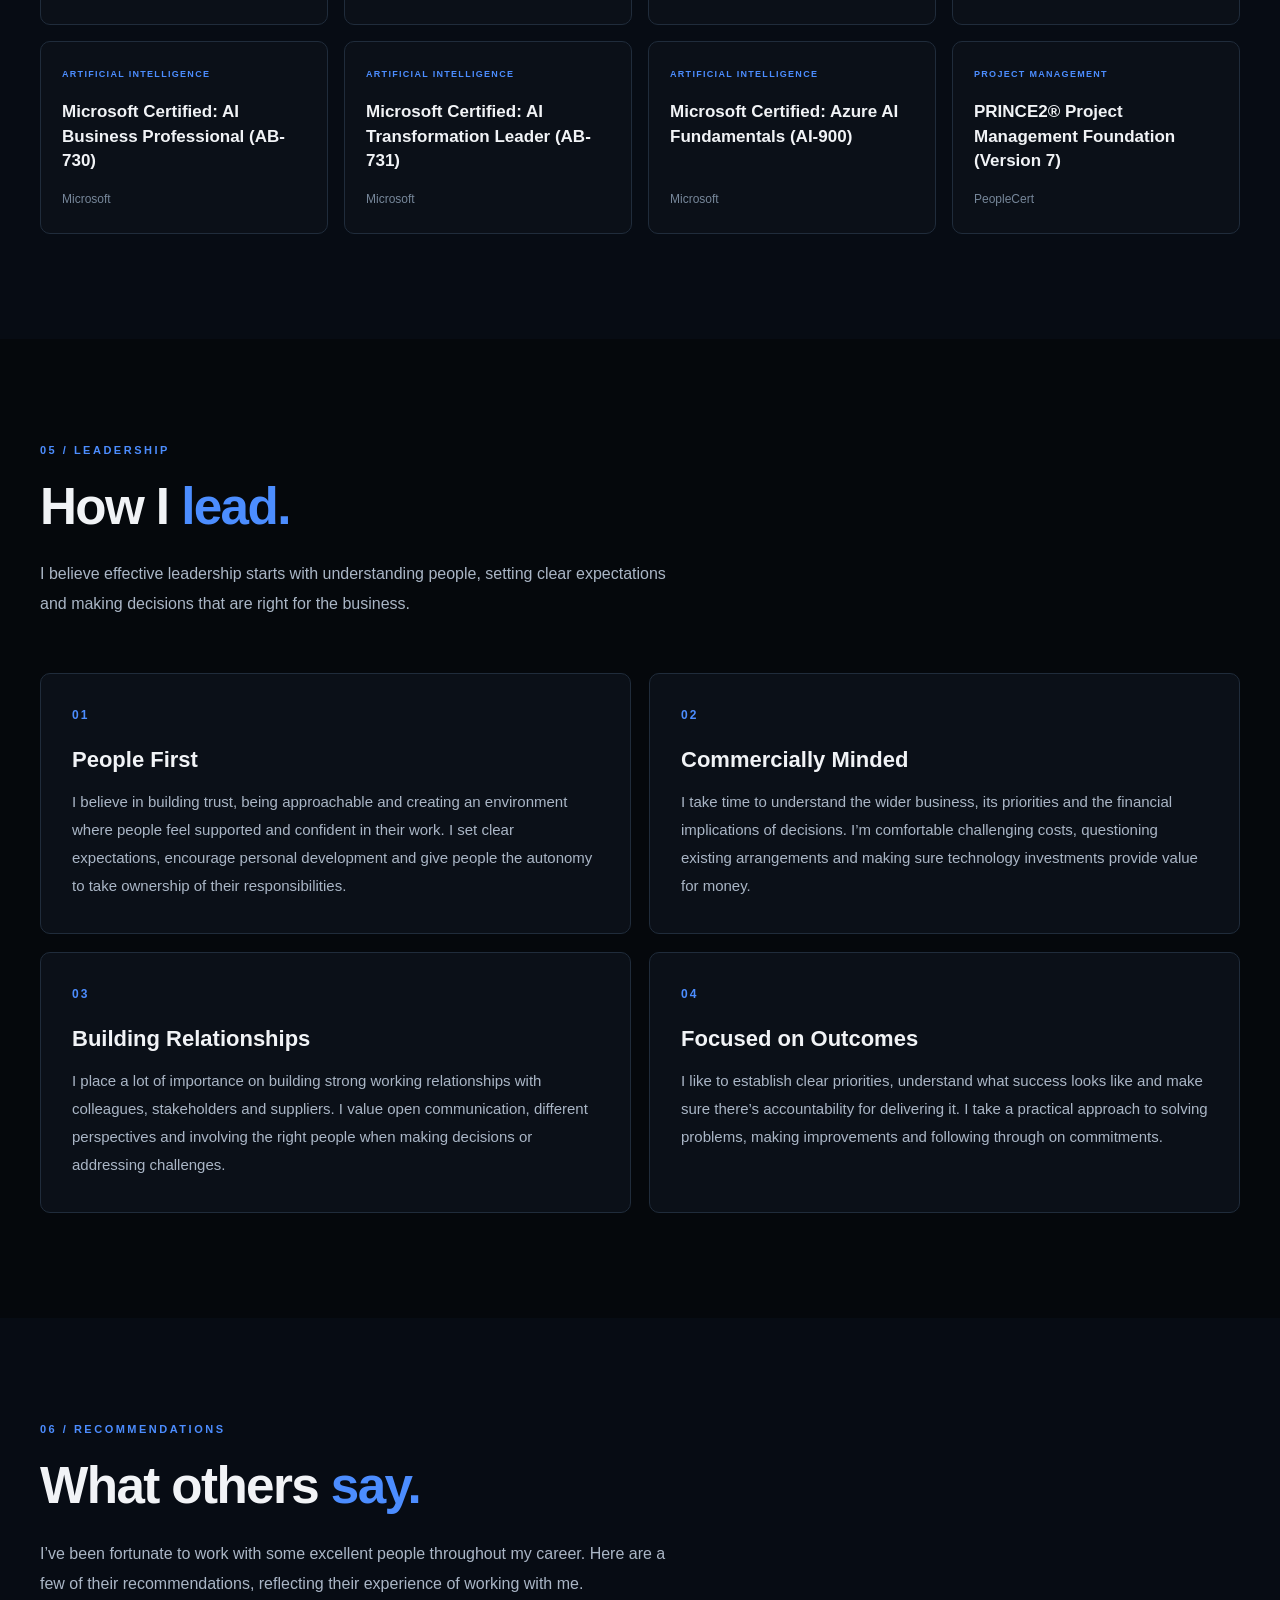
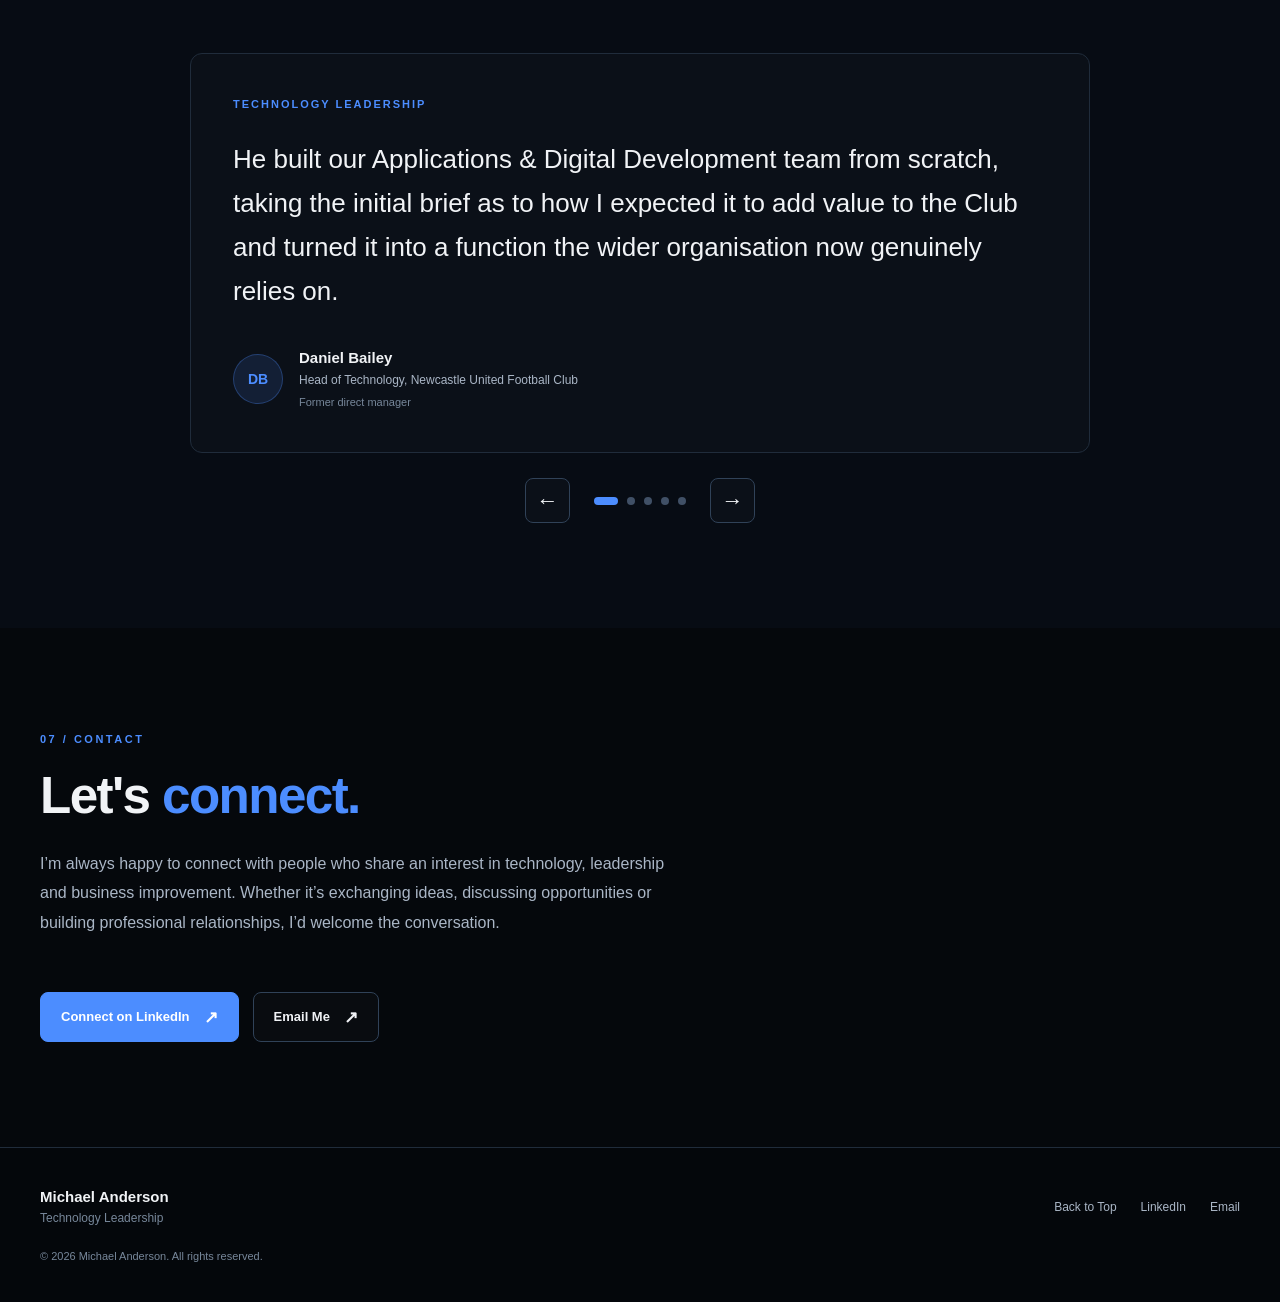
==== commit 0a029f4a: "Update index.html" ====
--- a/index.html
+++ b/index.html
@@ -7,12 +7,12 @@
 
   <meta
     name="description"
-    content="Michael Anderson — Technology Performance Manager and technology leader specialising in digital transformation, IT governance, supplier management and business performance."
+    content="Michael Anderson — Strategic Supplier Relationship Manager and technology leader specialising in digital transformation, IT governance, supplier management and business performance."
   >
 
   <meta name="theme-color" content="#07111f">
 
-  <title>Michael Anderson | Technology Leadership</title>
+  <title>Michael Anderson | Technology Leader</title>
 
   <link rel="stylesheet" href="styles.css">
 </head>
@@ -31,7 +31,7 @@
 
         <span>
           <strong>Michael Anderson</strong>
-          <small>TECHNOLOGY LEADERSHIP</small>
+          <small>TECHNOLOGY LEADER</small>
         </span>
 
       </a>
@@ -100,42 +100,42 @@
 
         <a href="#home">
           <span>Home</span>
-          <span class="menu-number">01</span>
+          <span class="menu-number">00</span>
         </a>
 
         <a href="#about">
           <span>About</span>
-          <span class="menu-number">02</span>
+          <span class="menu-number">01</span>
         </a>
 
         <a href="#experience">
           <span>Experience</span>
-          <span class="menu-number">03</span>
+          <span class="menu-number">02</span>
         </a>
 
         <a href="#achievements">
           <span>Achievements</span>
-          <span class="menu-number">04</span>
+          <span class="menu-number">03</span>
         </a>
 
         <a href="#qualifications">
           <span>Qualifications</span>
-          <span class="menu-number">05</span>
+          <span class="menu-number">04</span>
         </a>
 
         <a href="#leadership">
           <span>Leadership</span>
-          <span class="menu-number">06</span>
+          <span class="menu-number">05</span>
         </a>
 
         <a href="#recommendations">
           <span>Recommendations</span>
-          <span class="menu-number">07</span>
+          <span class="menu-number">06</span>
         </a>
 
         <a href="#contact">
           <span>Contact</span>
-          <span class="menu-number">08</span>
+          <span class="menu-number">07</span>
         </a>
 
       </div>
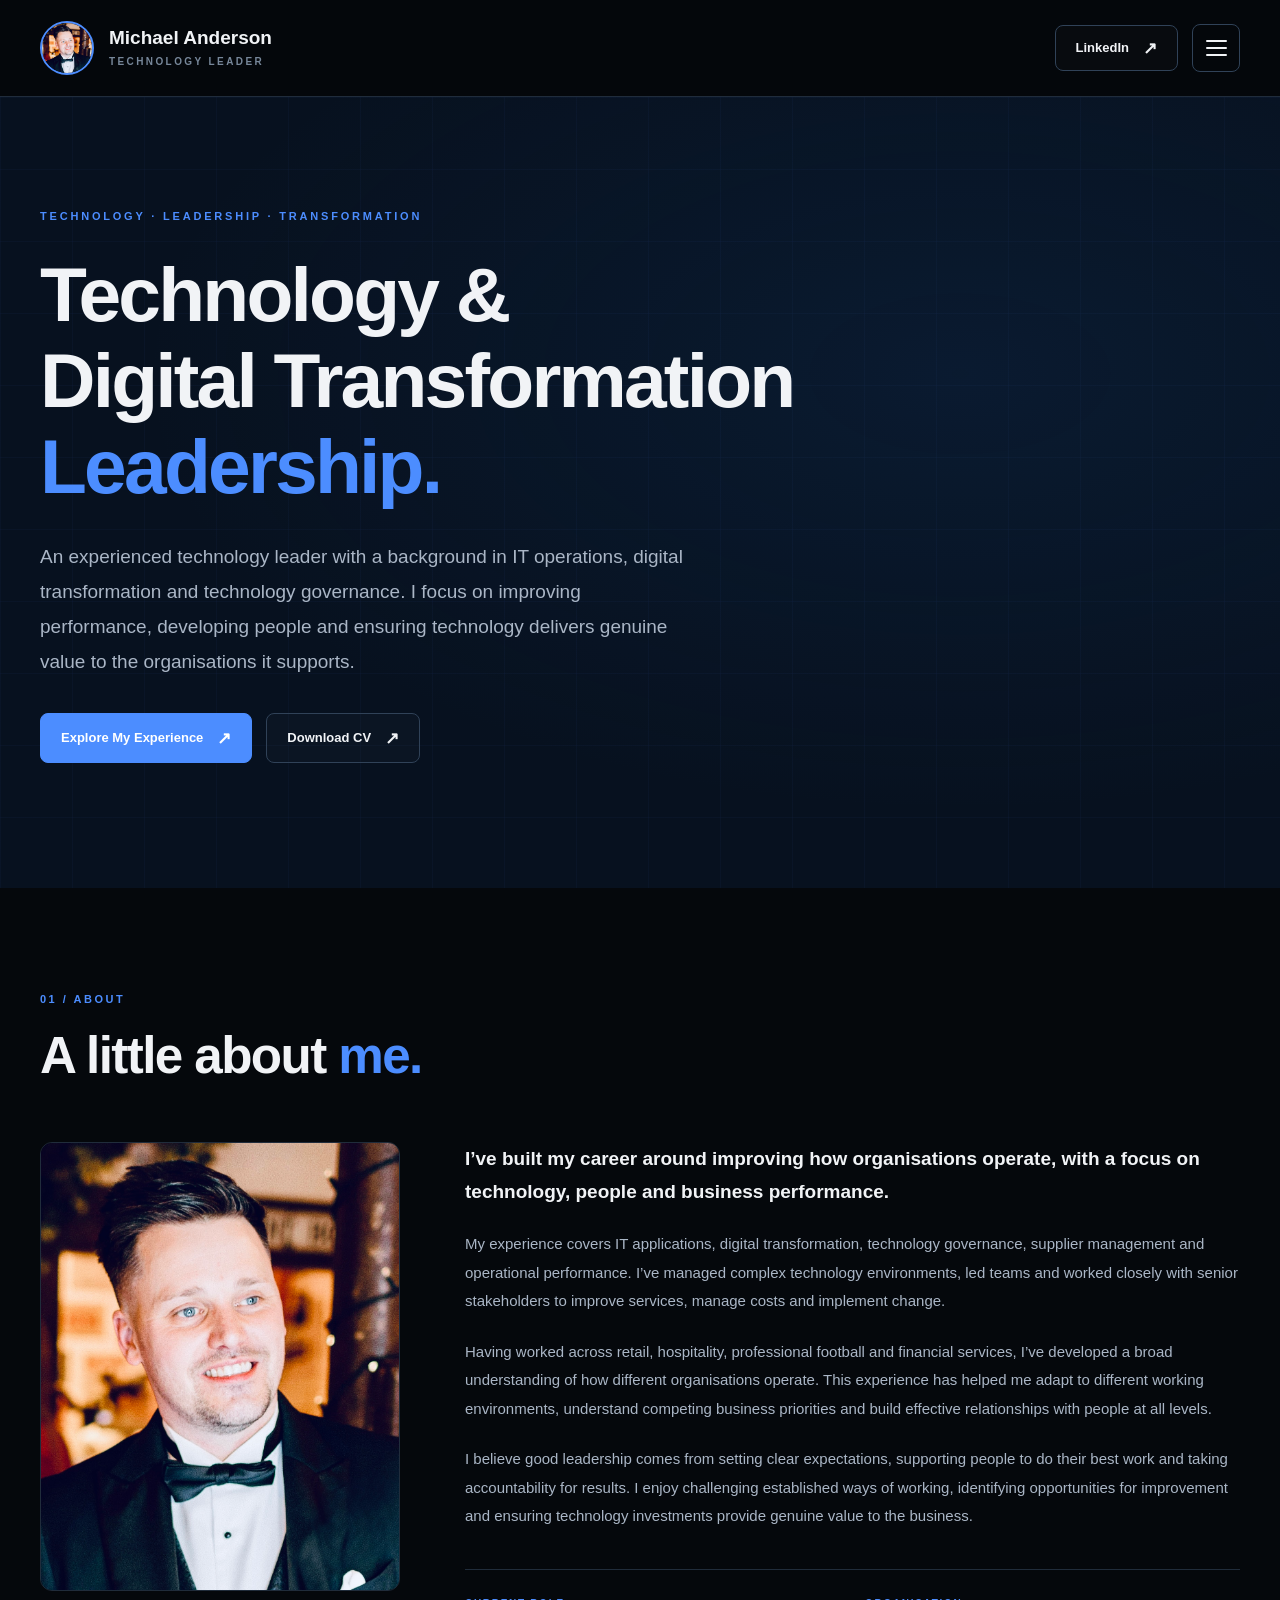
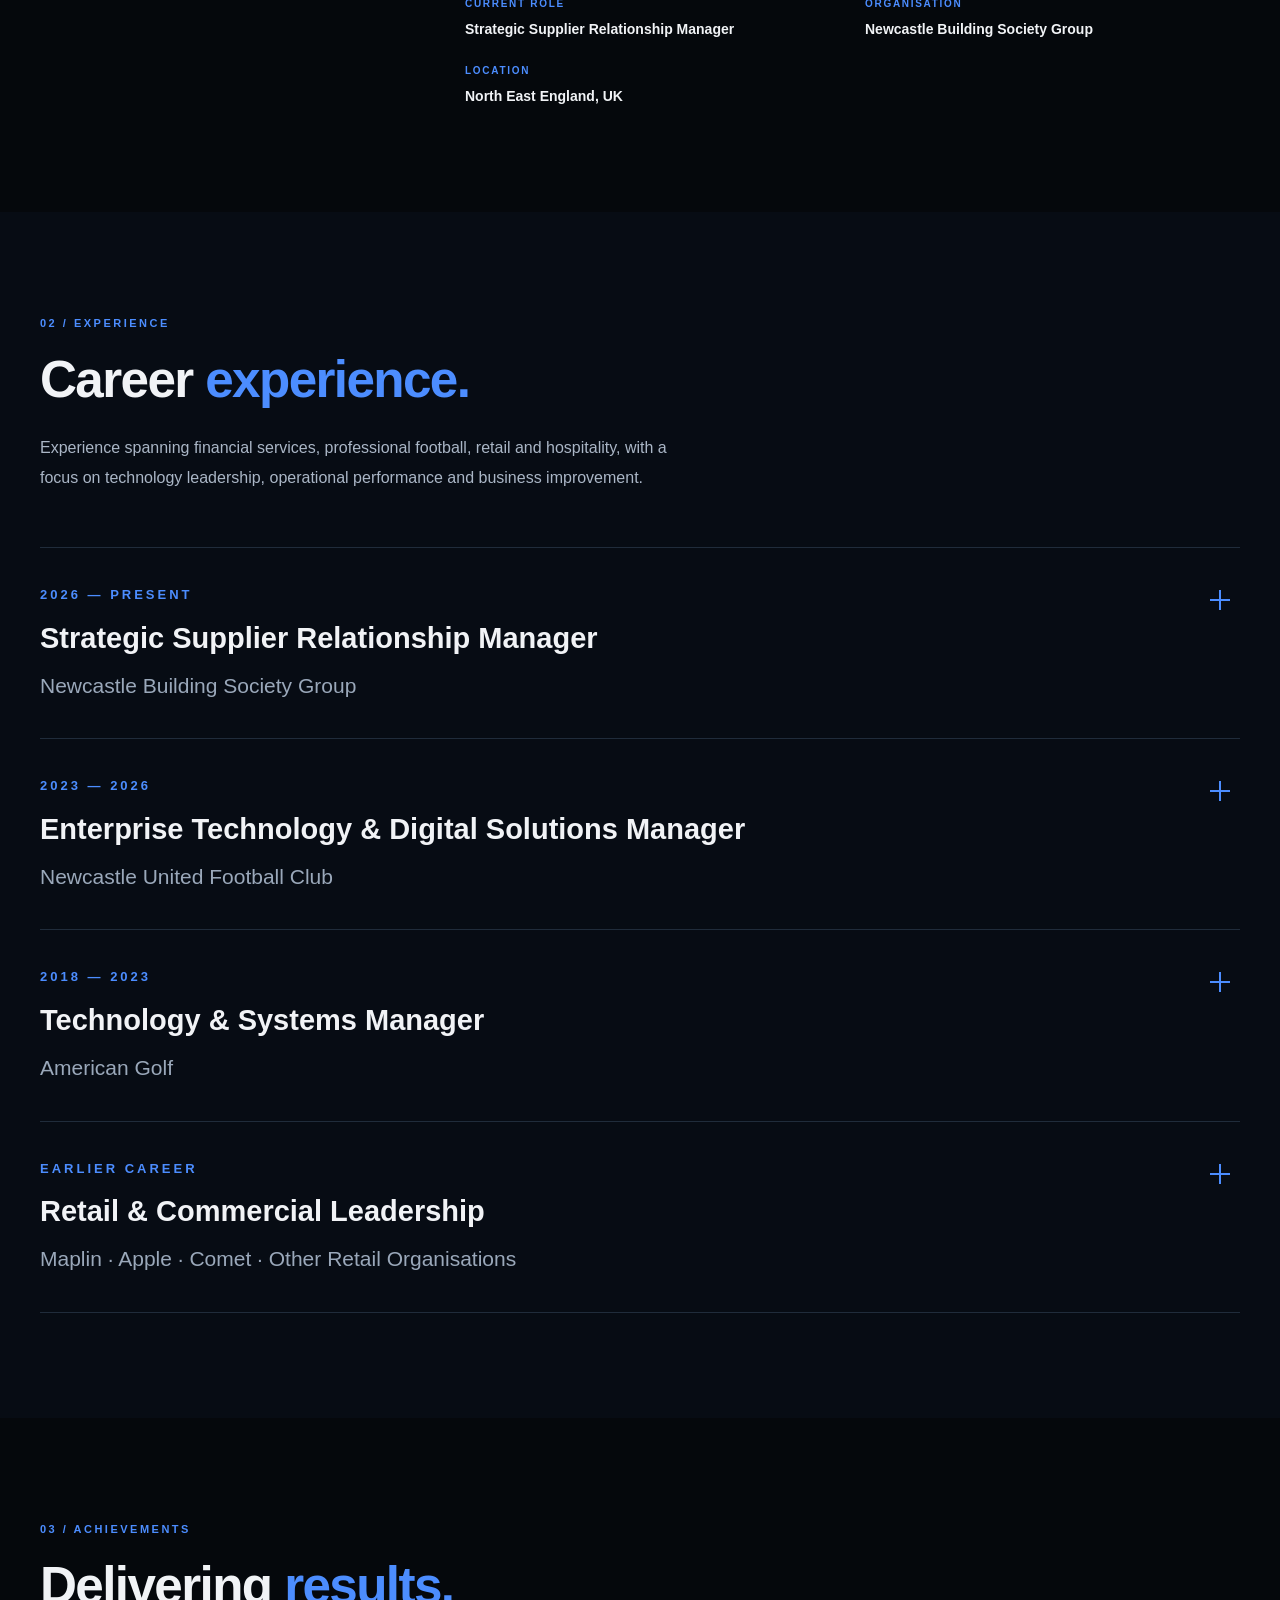
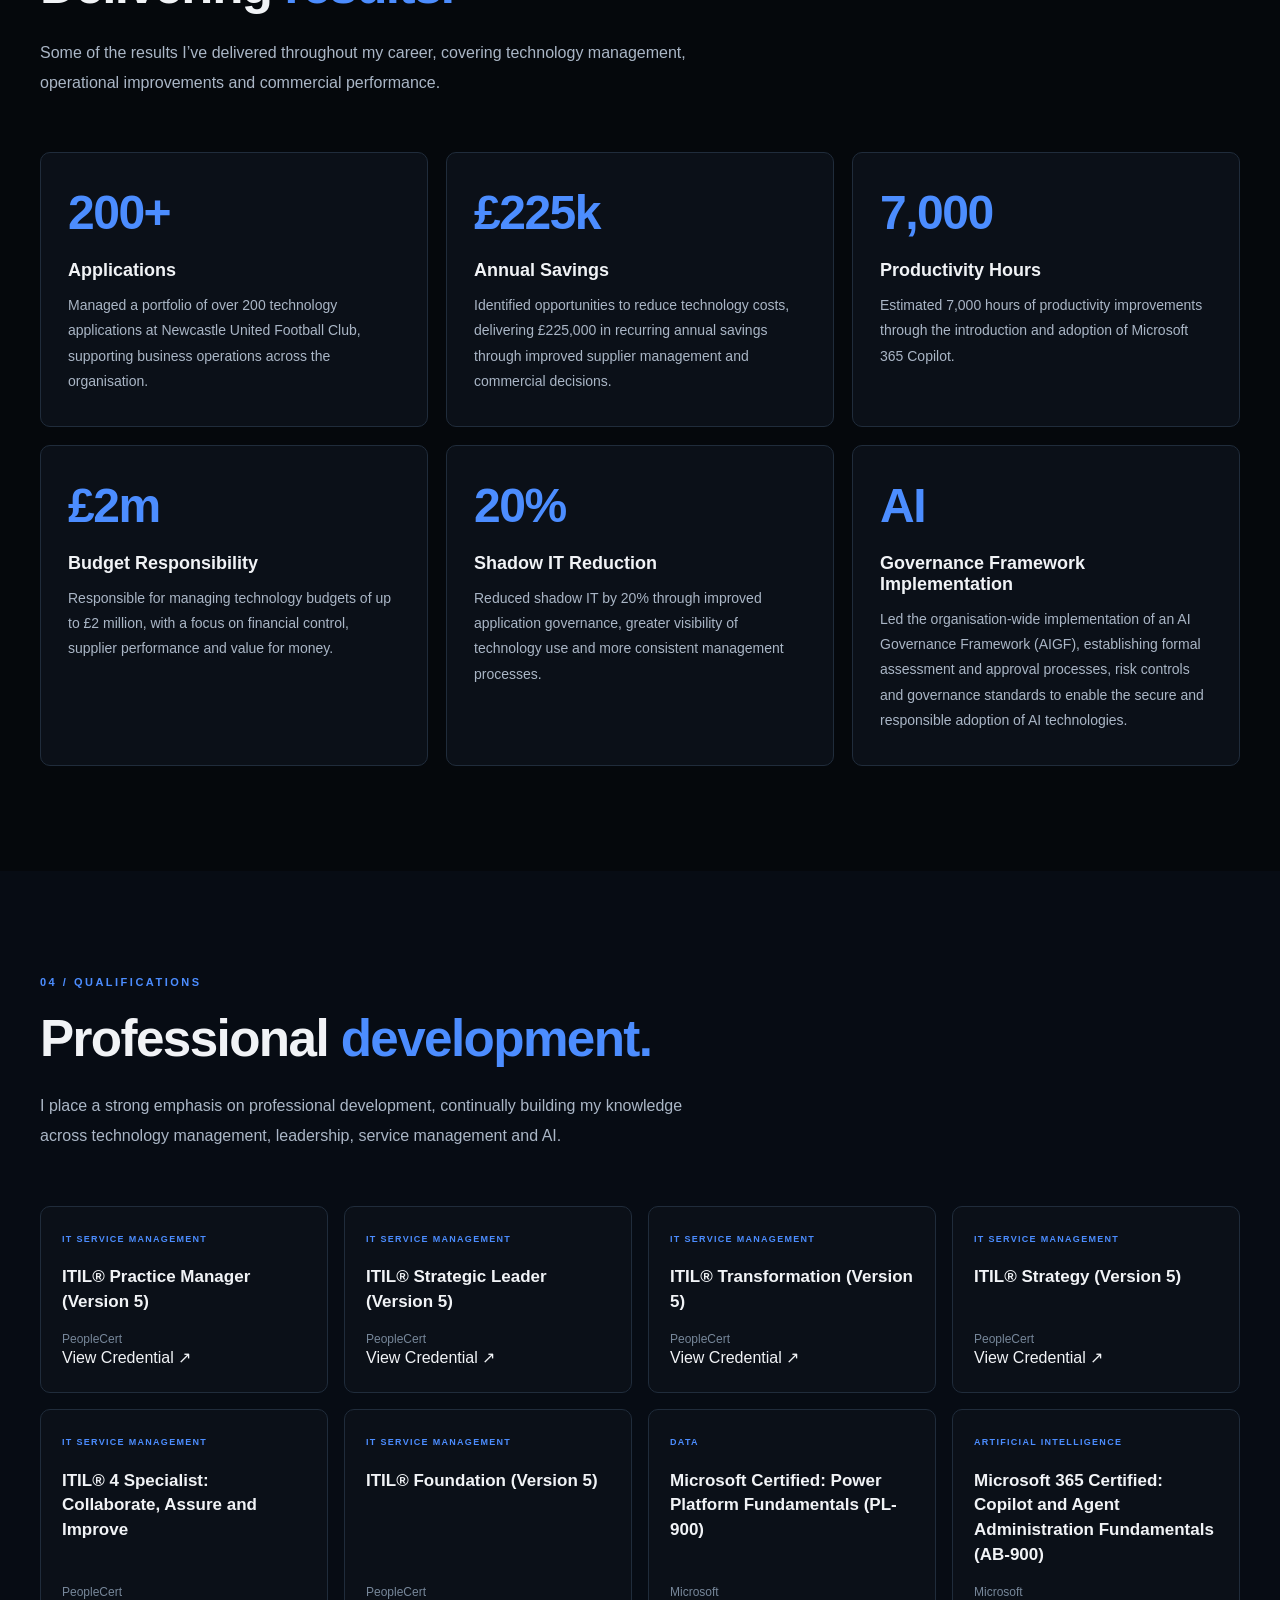
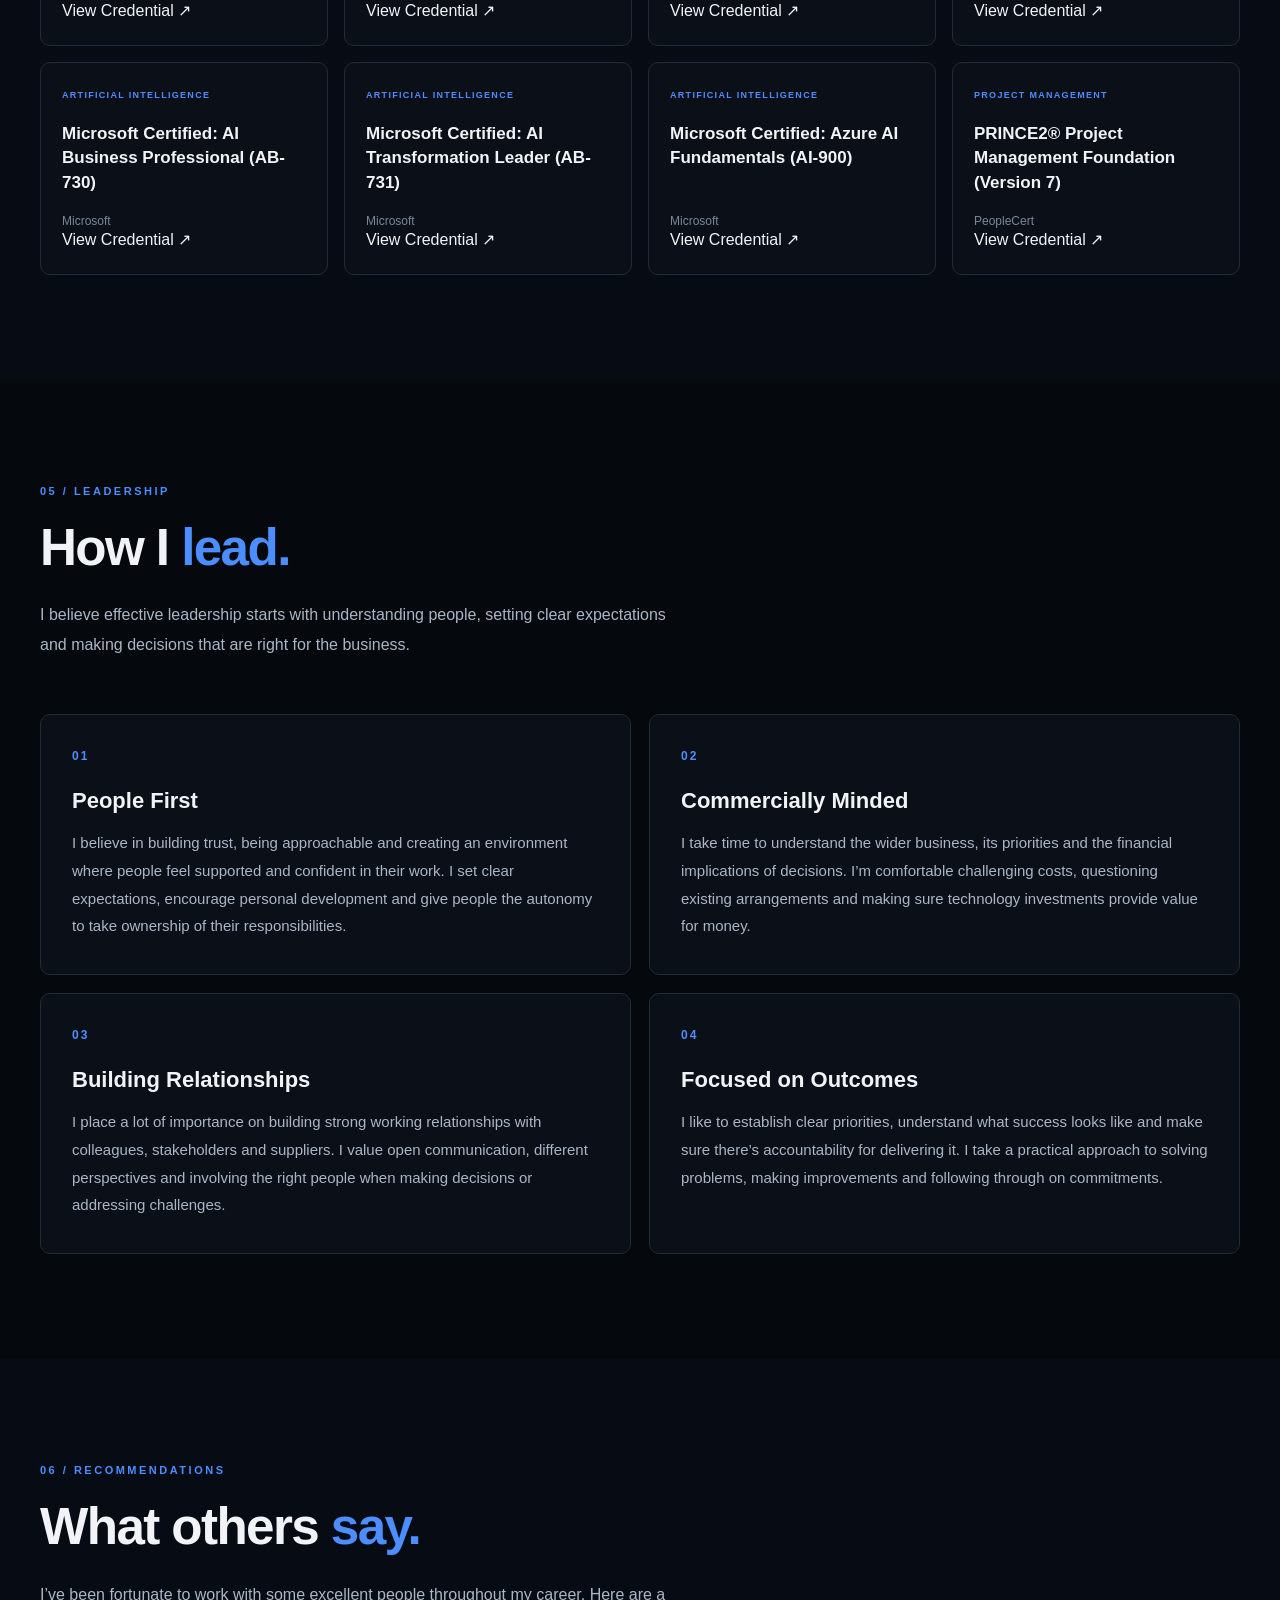
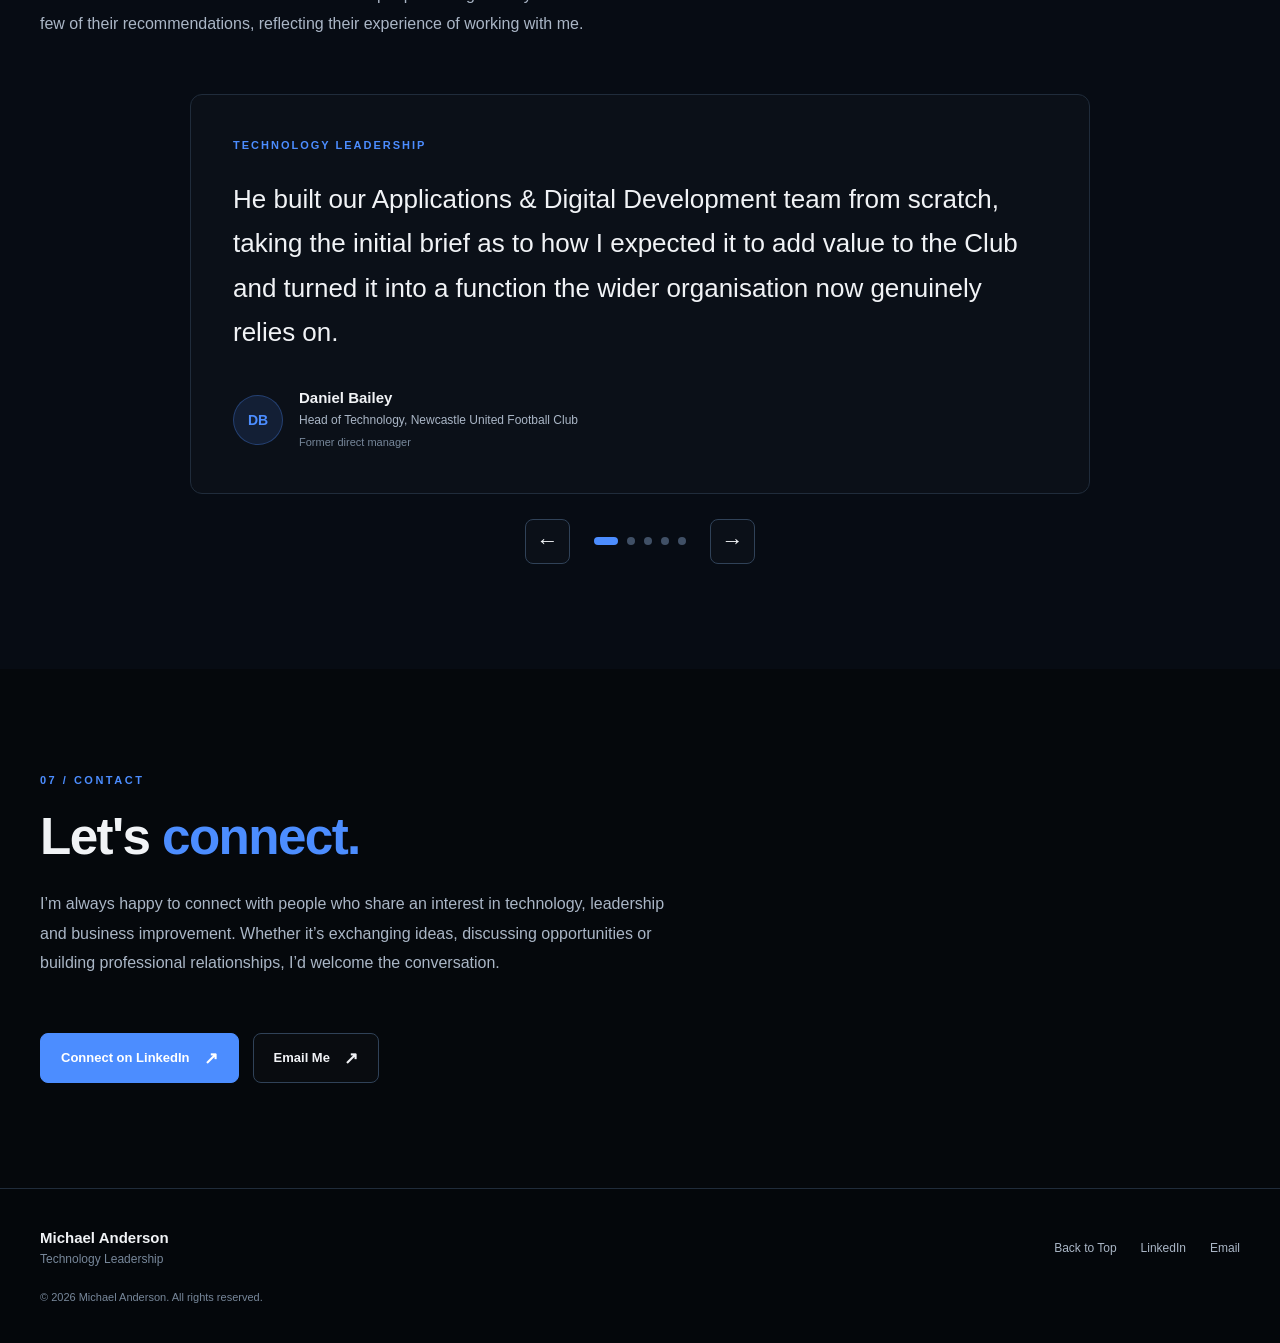
==== commit b63a49b6: "Update index.html" ====
--- a/index.html
+++ b/index.html
@@ -634,81 +634,117 @@
 
         </div>
 
-        <div class="qualifications-grid">
-
-          <div class="qualification-card">
-            <span>IT SERVICE MANAGEMENT</span>
-            <h3>ITIL® Practice Manager (Version 5)</h3>
-            <p>PeopleCert</p>
-          </div>
-
-          <div class="qualification-card">
-            <span>IT SERVICE MANAGEMENT</span>
-            <h3>ITIL® Strategic Leader (Version 5)</h3>
-            <p>PeopleCert</p>
-          </div>
-
-          <div class="qualification-card">
-            <span>IT SERVICE MANAGEMENT</span>
-            <h3>ITIL® Transformation (Version 5)</h3>
-            <p>PeopleCert</p>
-          </div>
-
-          <div class="qualification-card">
-            <span>IT SERVICE MANAGEMENT</span>
-            <h3>ITIL® Strategy (Version 5)</h3>
-            <p>PeopleCert</p>
-          </div>
-
-          <div class="qualification-card">
-            <span>IT SERVICE MANAGEMENT</span>
-            <h3>ITIL® 4 Specialist: Collaborate, Assure and Improve</h3>
-            <p>PeopleCert</p>
-          </div>
-
-          <div class="qualification-card">
-            <span>IT SERVICE MANAGEMENT</span>
-            <h3>ITIL® Foundation (Version 5)</h3>
-            <p>PeopleCert</p>
-          </div>
-
-          <div class="qualification-card">
-            <span>DATA</span>
-            <h3>Microsoft Certified: Power Platform Fundamentals (PL-900)</h3>
-            <p>Microsoft</p>
-          </div>
-
-          <div class="qualification-card">
-            <span>ARTIFICIAL INTELLIGENCE</span>
-            <h3>Microsoft 365 Certified: Copilot and Agent Administration Fundamentals (AB-900)</h3>
-            <p>Microsoft</p>
-          </div>
-
-          <div class="qualification-card">
-            <span>ARTIFICIAL INTELLIGENCE</span>
-            <h3>Microsoft Certified: AI Business Professional (AB-730)</h3>
-            <p>Microsoft</p>
-          </div>
-
-          <div class="qualification-card">
-            <span>ARTIFICIAL INTELLIGENCE</span>
-            <h3>Microsoft Certified: AI Transformation Leader (AB-731)</h3>
-            <p>Microsoft</p>
-          </div>
-
-          <div class="qualification-card">
-            <span>ARTIFICIAL INTELLIGENCE</span>
-            <h3>Microsoft Certified: Azure AI Fundamentals (AI-900)</h3>
-            <p>Microsoft</p>
-          </div>
-
-          <div class="qualification-card">
-            <span>PROJECT MANAGEMENT</span>
-            <h3>PRINCE2® Project Management Foundation (Version 7)</h3>
-            <p>PeopleCert</p>
-          </div>
-
-        </div>
+       <div class="qualifications-grid">
+
+  <div class="qualification-card">
+    <span>IT SERVICE MANAGEMENT</span>
+    <h3>ITIL® Practice Manager (Version 5)</h3>
+    <p>PeopleCert</p>
+    <a href="YOUR-CREDENTIAL-URL" class="credential-link" target="_blank" rel="noopener noreferrer">
+      View Credential ↗
+    </a>
+  </div>
+
+  <div class="qualification-card">
+    <span>IT SERVICE MANAGEMENT</span>
+    <h3>ITIL® Strategic Leader (Version 5)</h3>
+    <p>PeopleCert</p>
+    <a href="YOUR-CREDENTIAL-URL" class="credential-link" target="_blank" rel="noopener noreferrer">
+      View Credential ↗
+    </a>
+  </div>
+
+  <div class="qualification-card">
+    <span>IT SERVICE MANAGEMENT</span>
+    <h3>ITIL® Transformation (Version 5)</h3>
+    <p>PeopleCert</p>
+    <a href="YOUR-CREDENTIAL-URL" class="credential-link" target="_blank" rel="noopener noreferrer">
+      View Credential ↗
+    </a>
+  </div>
+
+  <div class="qualification-card">
+    <span>IT SERVICE MANAGEMENT</span>
+    <h3>ITIL® Strategy (Version 5)</h3>
+    <p>PeopleCert</p>
+    <a href="YOUR-CREDENTIAL-URL" class="credential-link" target="_blank" rel="noopener noreferrer">
+      View Credential ↗
+    </a>
+  </div>
+
+  <div class="qualification-card">
+    <span>IT SERVICE MANAGEMENT</span>
+    <h3>ITIL® 4 Specialist: Collaborate, Assure and Improve</h3>
+    <p>PeopleCert</p>
+    <a href="YOUR-CREDENTIAL-URL" class="credential-link" target="_blank" rel="noopener noreferrer">
+      View Credential ↗
+    </a>
+  </div>
+
+  <div class="qualification-card">
+    <span>IT SERVICE MANAGEMENT</span>
+    <h3>ITIL® Foundation (Version 5)</h3>
+    <p>PeopleCert</p>
+    <a href="YOUR-CREDENTIAL-URL" class="credential-link" target="_blank" rel="noopener noreferrer">
+      View Credential ↗
+    </a>
+  </div>
+
+  <div class="qualification-card">
+    <span>DATA</span>
+    <h3>Microsoft Certified: Power Platform Fundamentals (PL-900)</h3>
+    <p>Microsoft</p>
+    <a href="YOUR-CREDENTIAL-URL" class="credential-link" target="_blank" rel="noopener noreferrer">
+      View Credential ↗
+    </a>
+  </div>
+
+  <div class="qualification-card">
+    <span>ARTIFICIAL INTELLIGENCE</span>
+    <h3>Microsoft 365 Certified: Copilot and Agent Administration Fundamentals (AB-900)</h3>
+    <p>Microsoft</p>
+    <a href="YOUR-CREDENTIAL-URL" class="credential-link" target="_blank" rel="noopener noreferrer">
+      View Credential ↗
+    </a>
+  </div>
+
+  <div class="qualification-card">
+    <span>ARTIFICIAL INTELLIGENCE</span>
+    <h3>Microsoft Certified: AI Business Professional (AB-730)</h3>
+    <p>Microsoft</p>
+    <a href="YOUR-CREDENTIAL-URL" class="credential-link" target="_blank" rel="noopener noreferrer">
+      View Credential ↗
+    </a>
+  </div>
+
+  <div class="qualification-card">
+    <span>ARTIFICIAL INTELLIGENCE</span>
+    <h3>Microsoft Certified: AI Transformation Leader (AB-731)</h3>
+    <p>Microsoft</p>
+    <a href="YOUR-CREDENTIAL-URL" class="credential-link" target="_blank" rel="noopener noreferrer">
+      View Credential ↗
+    </a>
+  </div>
+
+  <div class="qualification-card">
+    <span>ARTIFICIAL INTELLIGENCE</span>
+    <h3>Microsoft Certified: Azure AI Fundamentals (AI-900)</h3>
+    <p>Microsoft</p>
+    <a href="YOUR-CREDENTIAL-URL" class="credential-link" target="_blank" rel="noopener noreferrer">
+      View Credential ↗
+    </a>
+  </div>
+
+  <div class="qualification-card">
+    <span>PROJECT MANAGEMENT</span>
+    <h3>PRINCE2® Project Management Foundation (Version 7)</h3>
+    <p>PeopleCert</p>
+    <a href="YOUR-CREDENTIAL-URL" class="credential-link" target="_blank" rel="noopener noreferrer">
+      View Credential ↗
+    </a>
+  </div>
+
+</div>
 
       </div>
 
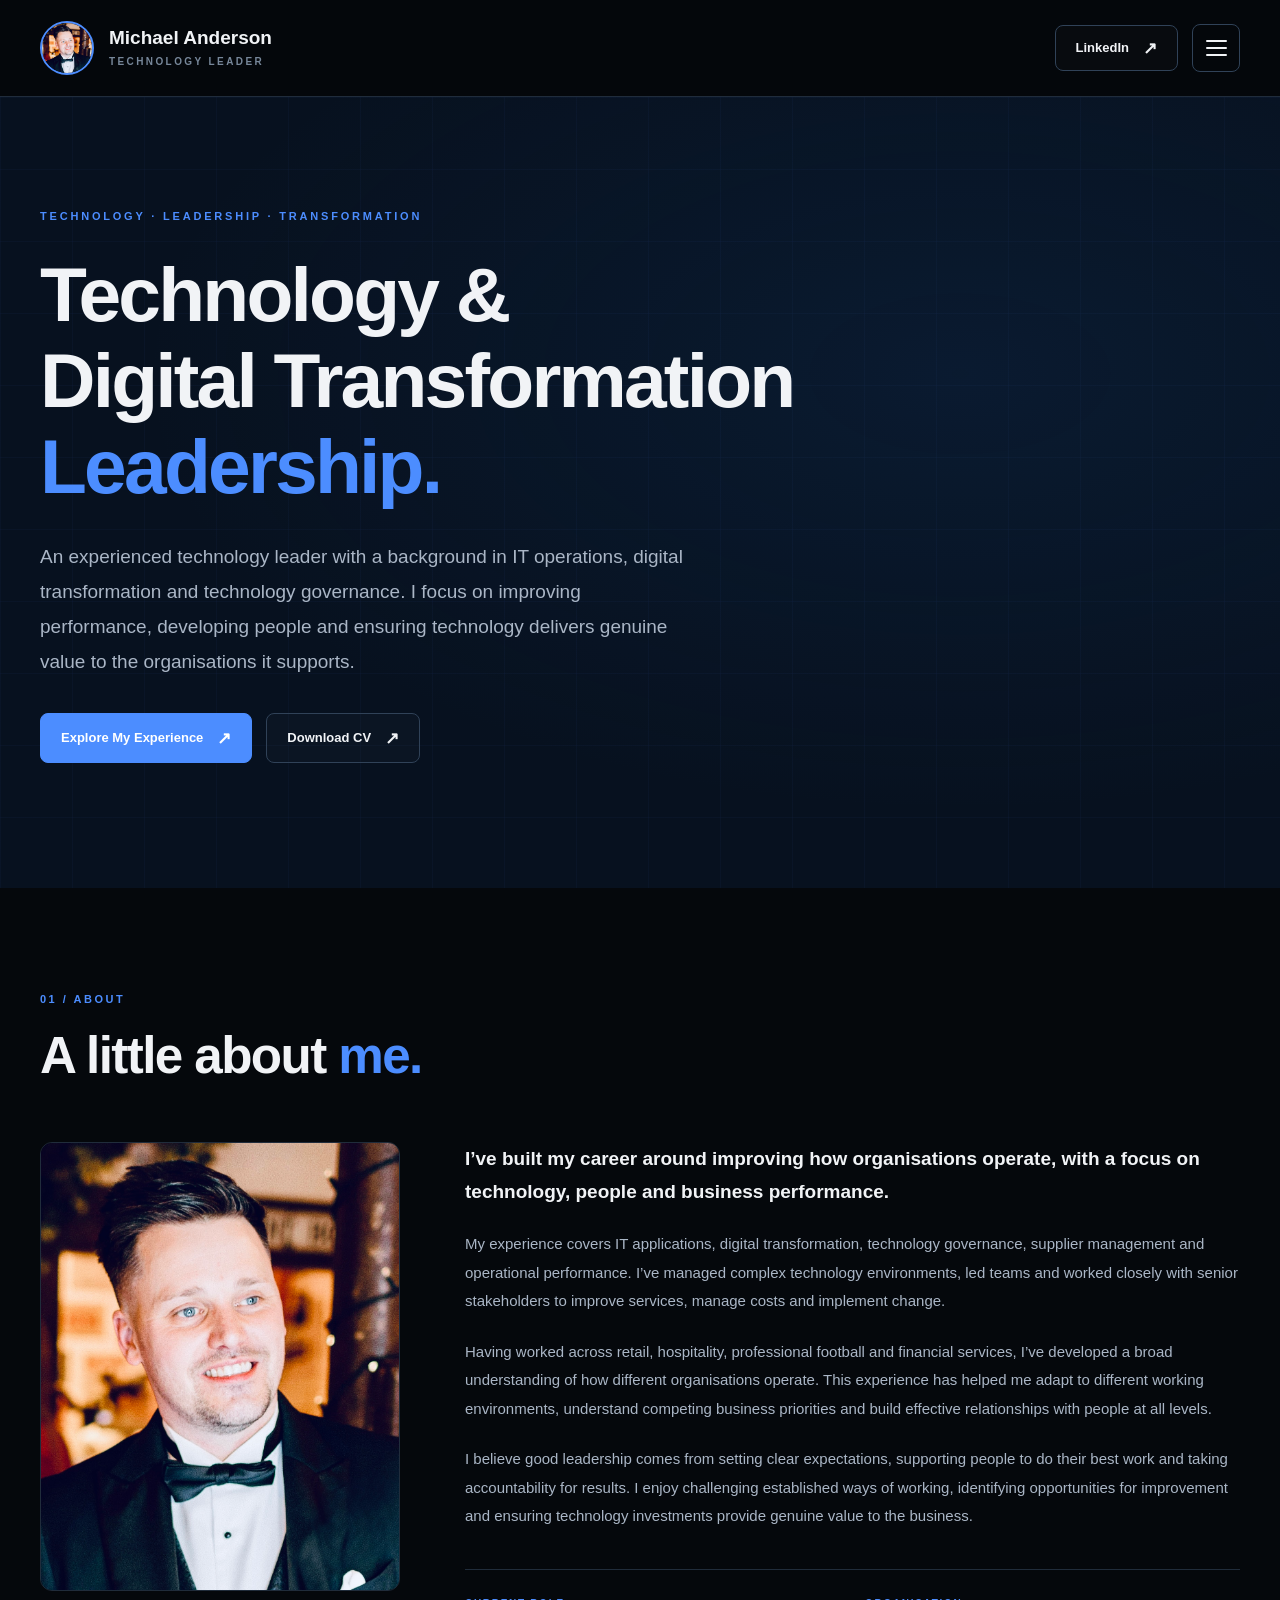
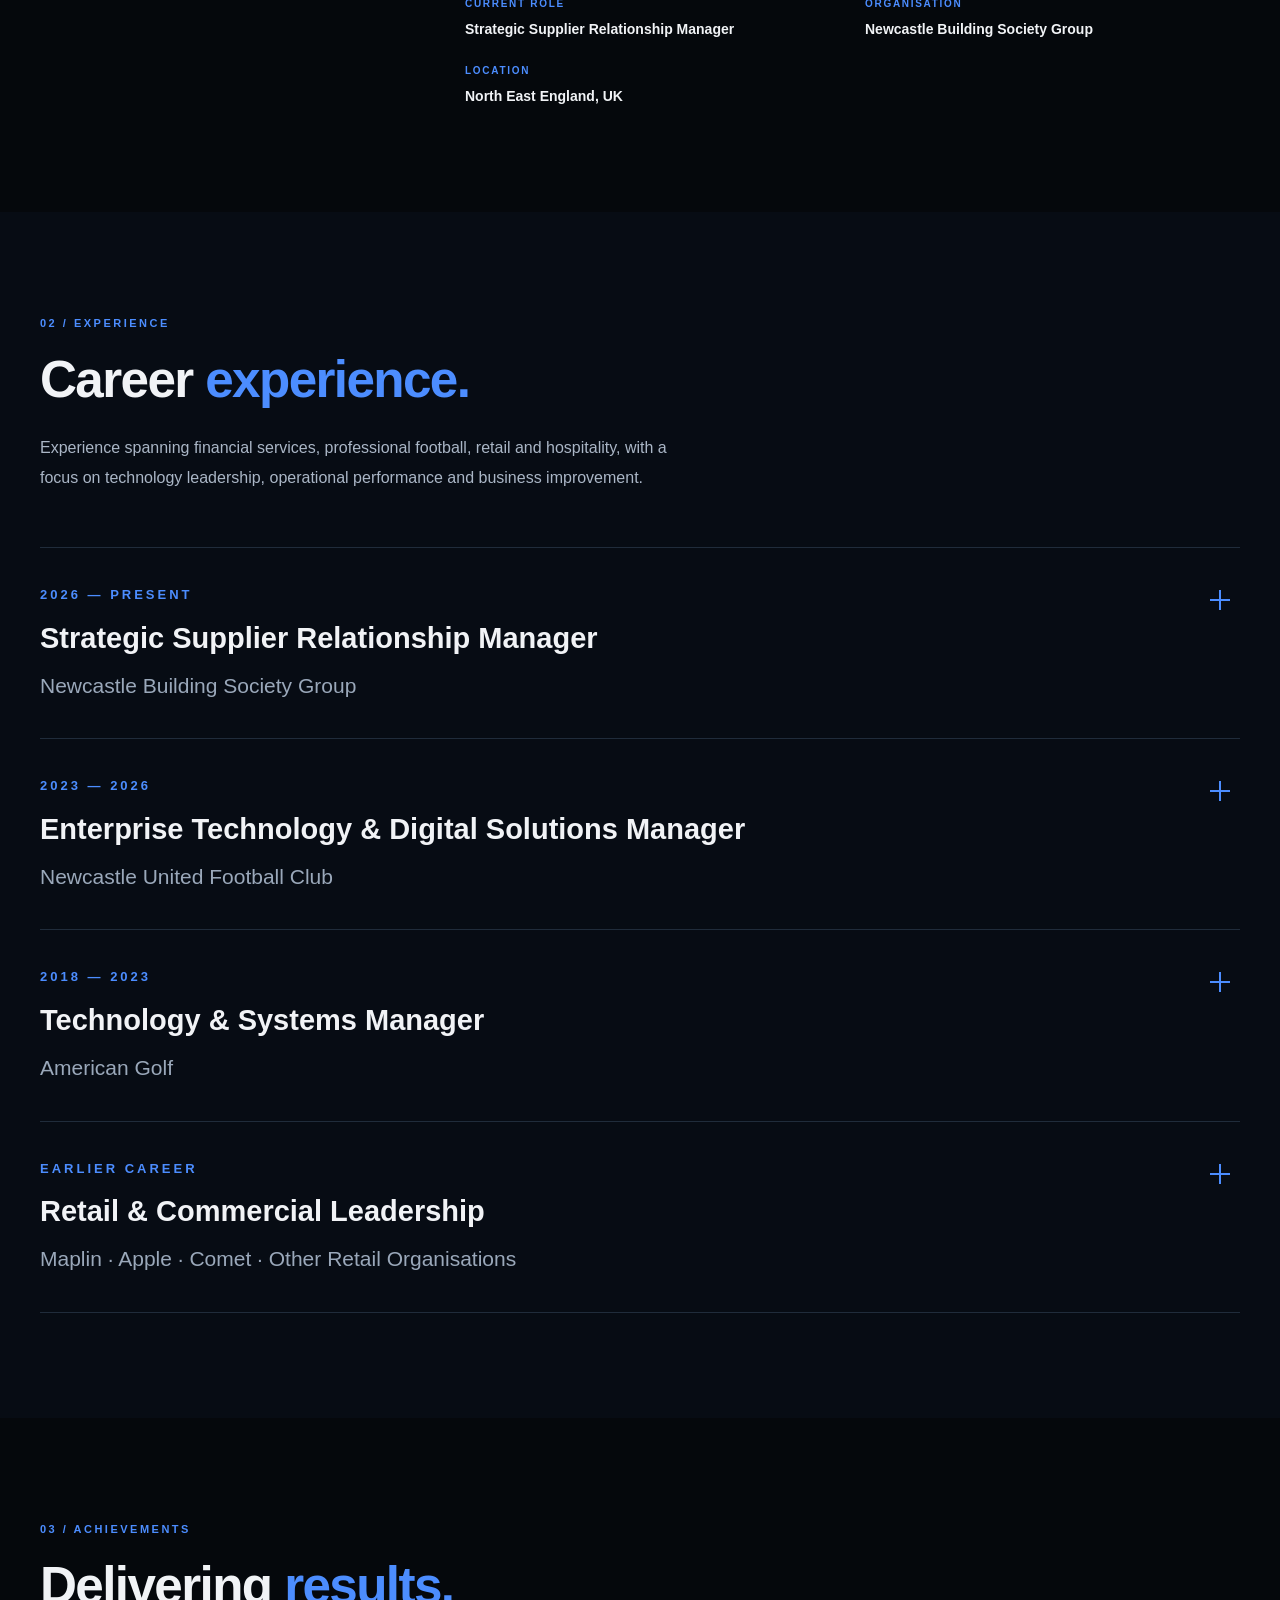
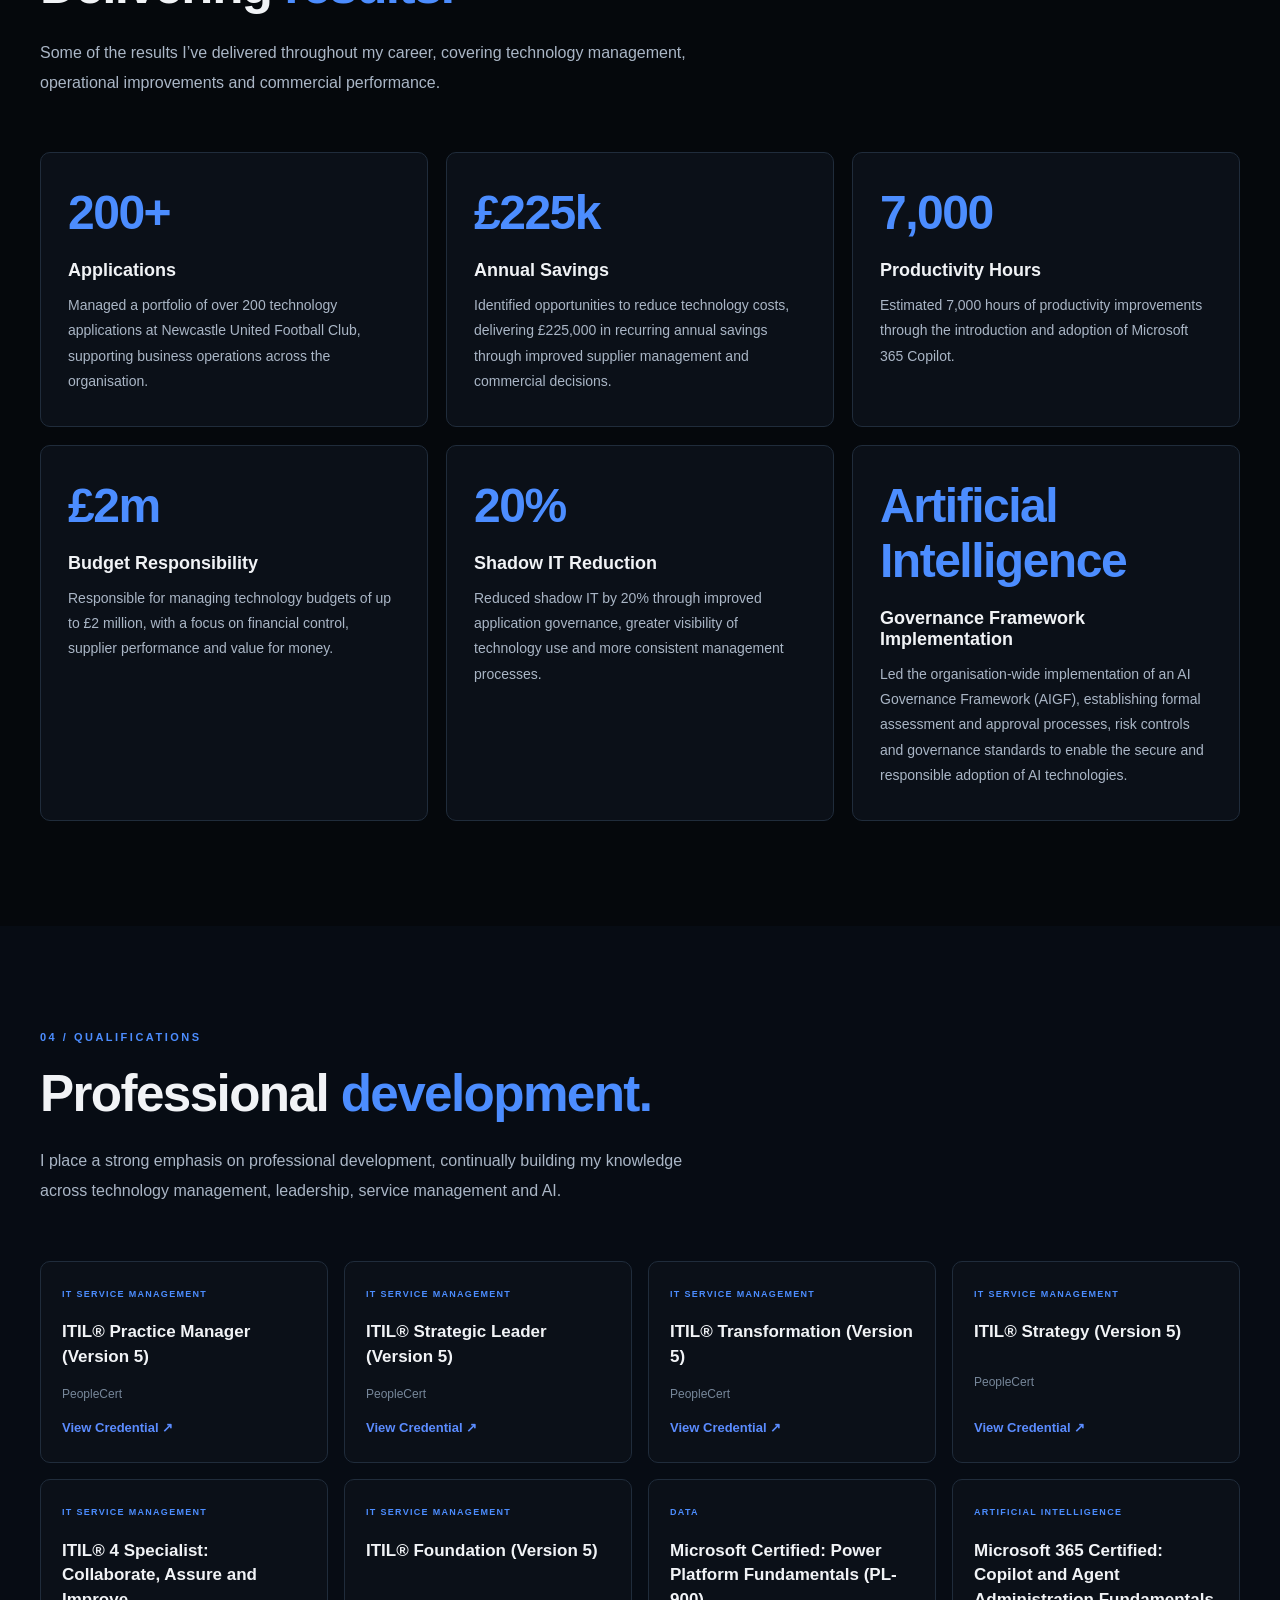
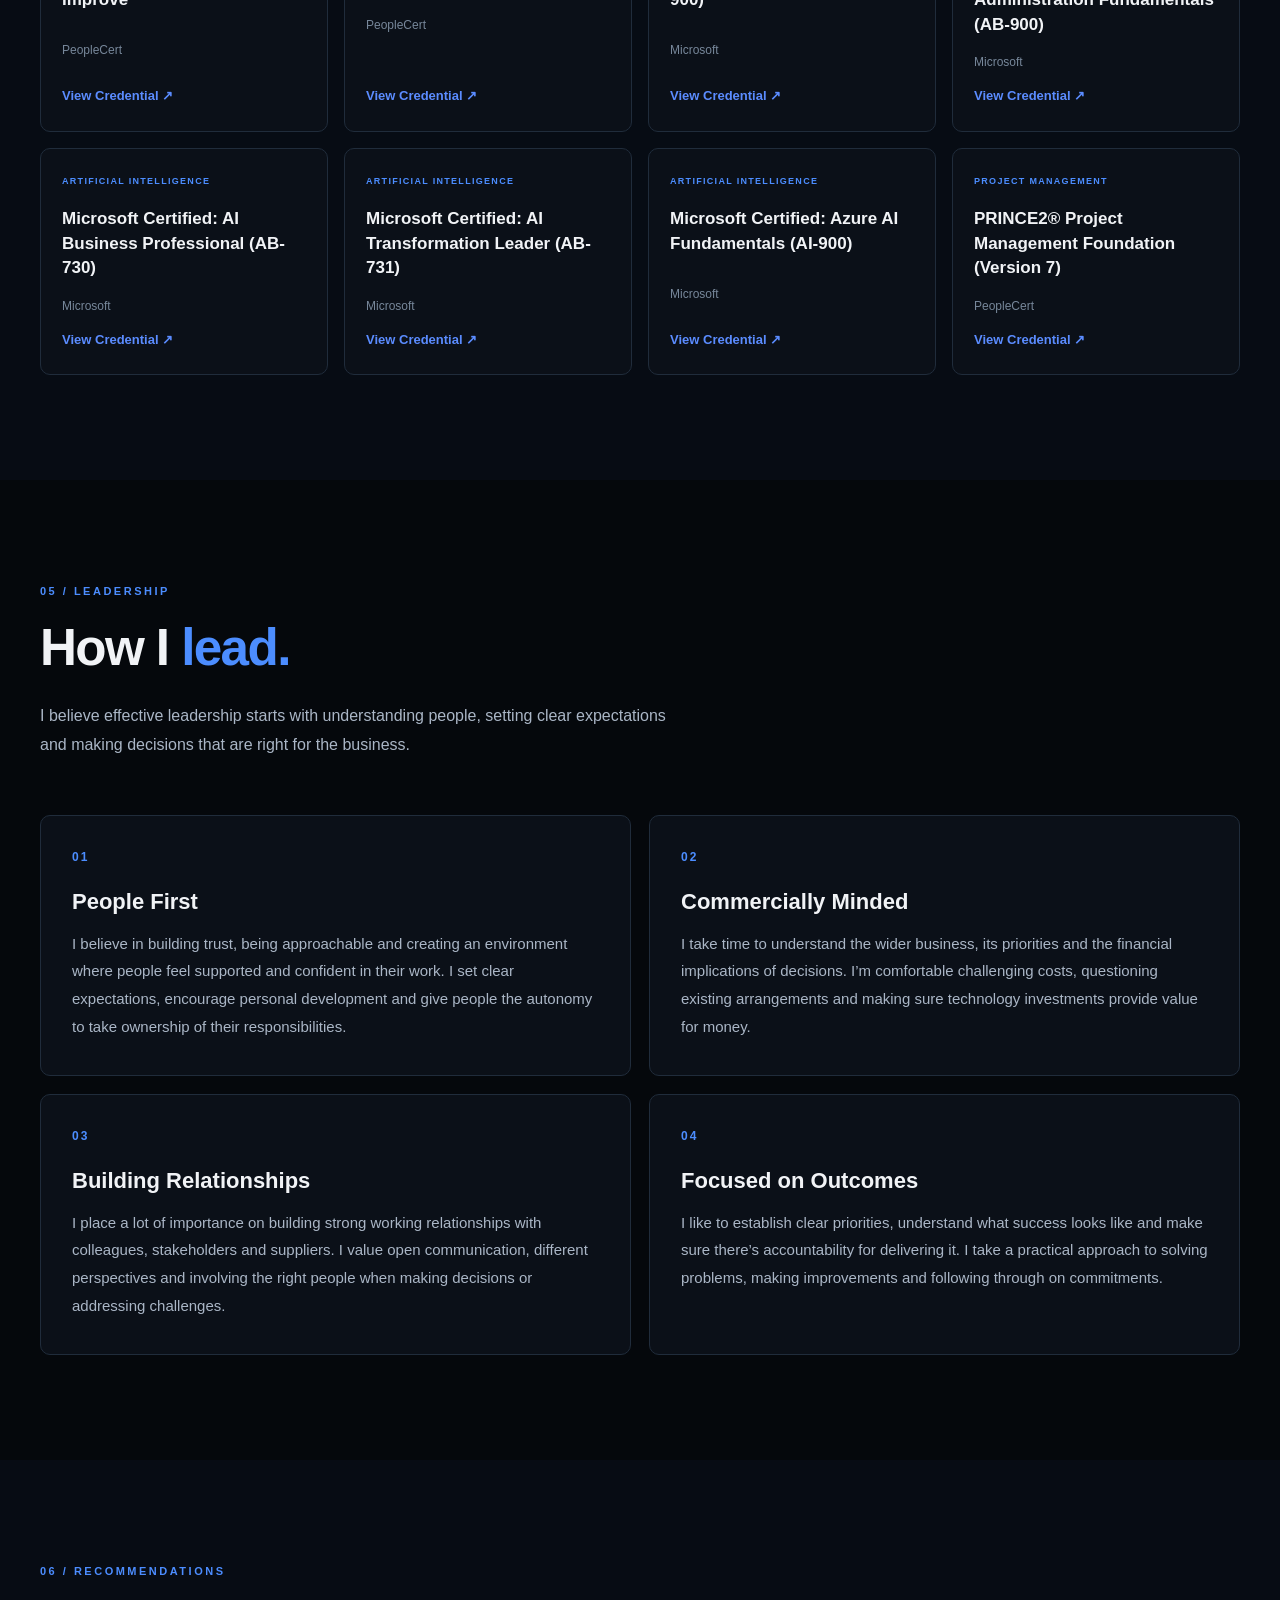
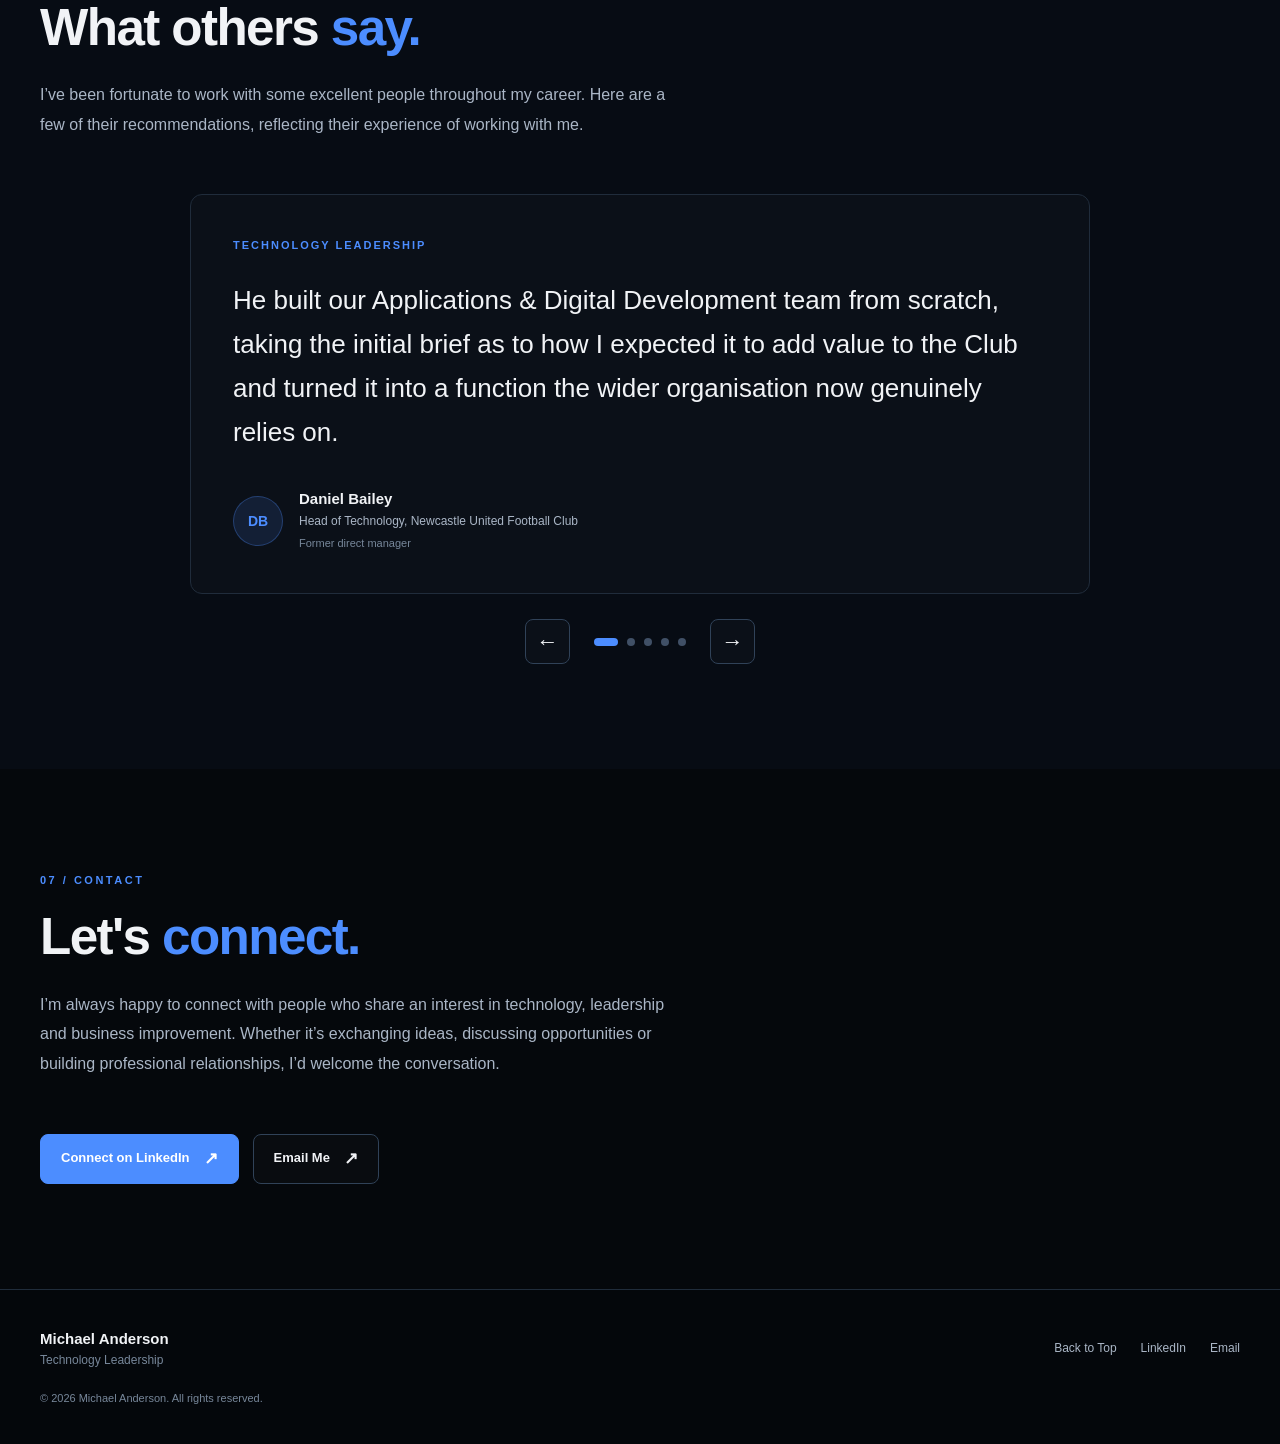
==== commit 16c8ce43: "Update index.html" ====
--- a/index.html
+++ b/index.html
@@ -600,7 +600,7 @@
           </div>
 
           <div class="achievement-card">
-            <strong>AI</strong>
+            <strong>Artificial Intelligence</strong>
             <h3>Governance Framework Implementation</h3>
             <p>
               Led the organisation-wide implementation of an AI Governance Framework (AIGF), establishing formal assessment and approval processes, risk controls and governance standards to enable the secure and responsible adoption of AI technologies.
@@ -640,7 +640,7 @@
     <span>IT SERVICE MANAGEMENT</span>
     <h3>ITIL® Practice Manager (Version 5)</h3>
     <p>PeopleCert</p>
-    <a href="YOUR-CREDENTIAL-URL" class="credential-link" target="_blank" rel="noopener noreferrer">
+    <a href="https://badges.peoplecert.org/Badge/en/3/3DCE7205-7753-4098-B775-9C4CD5B55782" class="credential-link" target="_blank" rel="noopener noreferrer">
       View Credential ↗
     </a>
   </div>
@@ -658,7 +658,7 @@
     <span>IT SERVICE MANAGEMENT</span>
     <h3>ITIL® Transformation (Version 5)</h3>
     <p>PeopleCert</p>
-    <a href="YOUR-CREDENTIAL-URL" class="credential-link" target="_blank" rel="noopener noreferrer">
+    <a href="https://badges.peoplecert.org/Badge/en/3/6A83DF3A-8443-4ED5-A5F8-6E545F950298" class="credential-link" target="_blank" rel="noopener noreferrer">
       View Credential ↗
     </a>
   </div>
@@ -676,7 +676,7 @@
     <span>IT SERVICE MANAGEMENT</span>
     <h3>ITIL® 4 Specialist: Collaborate, Assure and Improve</h3>
     <p>PeopleCert</p>
-    <a href="YOUR-CREDENTIAL-URL" class="credential-link" target="_blank" rel="noopener noreferrer">
+    <a href="https://badges.peoplecert.org/Badge/en/3/BEF170B9-5EA6-4D79-BCB0-5E3477164C80" class="credential-link" target="_blank" rel="noopener noreferrer">
       View Credential ↗
     </a>
   </div>
@@ -685,7 +685,7 @@
     <span>IT SERVICE MANAGEMENT</span>
     <h3>ITIL® Foundation (Version 5)</h3>
     <p>PeopleCert</p>
-    <a href="YOUR-CREDENTIAL-URL" class="credential-link" target="_blank" rel="noopener noreferrer">
+    <a href="https://badges.peoplecert.org/Badge/en/A8B9BD02-1004-4F8D-A593-D984EDEC7EE0" class="credential-link" target="_blank" rel="noopener noreferrer">
       View Credential ↗
     </a>
   </div>
@@ -694,7 +694,7 @@
     <span>DATA</span>
     <h3>Microsoft Certified: Power Platform Fundamentals (PL-900)</h3>
     <p>Microsoft</p>
-    <a href="YOUR-CREDENTIAL-URL" class="credential-link" target="_blank" rel="noopener noreferrer">
+    <a href="https://learn.microsoft.com/api/credentials/share/en-gb/MichaelAnderson-6269/BFEDC9DD17BF6ACC?sharingId=38F2AC8A719E30D6" class="credential-link" target="_blank" rel="noopener noreferrer">
       View Credential ↗
     </a>
   </div>
@@ -703,7 +703,7 @@
     <span>ARTIFICIAL INTELLIGENCE</span>
     <h3>Microsoft 365 Certified: Copilot and Agent Administration Fundamentals (AB-900)</h3>
     <p>Microsoft</p>
-    <a href="YOUR-CREDENTIAL-URL" class="credential-link" target="_blank" rel="noopener noreferrer">
+    <a href="https://learn.microsoft.com/api/credentials/share/en-us/MichaelAnderson-6269/26B4364D68E5C0F2?sharingId=38F2AC8A719E30D6" class="credential-link" target="_blank" rel="noopener noreferrer">
       View Credential ↗
     </a>
   </div>
@@ -712,7 +712,7 @@
     <span>ARTIFICIAL INTELLIGENCE</span>
     <h3>Microsoft Certified: AI Business Professional (AB-730)</h3>
     <p>Microsoft</p>
-    <a href="YOUR-CREDENTIAL-URL" class="credential-link" target="_blank" rel="noopener noreferrer">
+    <a href="https://learn.microsoft.com/api/credentials/share/en-gb/MichaelAnderson-6269/A1ADE7EAE708489E?sharingId=38F2AC8A719E30D6" class="credential-link" target="_blank" rel="noopener noreferrer">
       View Credential ↗
     </a>
   </div>
@@ -721,7 +721,7 @@
     <span>ARTIFICIAL INTELLIGENCE</span>
     <h3>Microsoft Certified: AI Transformation Leader (AB-731)</h3>
     <p>Microsoft</p>
-    <a href="YOUR-CREDENTIAL-URL" class="credential-link" target="_blank" rel="noopener noreferrer">
+    <a href="https://learn.microsoft.com/api/credentials/share/en-gb/MichaelAnderson-6269/B629C49A40FCE537?sharingId=38F2AC8A719E30D6" class="credential-link" target="_blank" rel="noopener noreferrer">
       View Credential ↗
     </a>
   </div>
@@ -730,7 +730,7 @@
     <span>ARTIFICIAL INTELLIGENCE</span>
     <h3>Microsoft Certified: Azure AI Fundamentals (AI-900)</h3>
     <p>Microsoft</p>
-    <a href="YOUR-CREDENTIAL-URL" class="credential-link" target="_blank" rel="noopener noreferrer">
+    <a href="https://learn.microsoft.com/api/credentials/share/en-us/MichaelAnderson-6269/A9BA016944BF2C95?sharingId=38F2AC8A719E30D6" class="credential-link" target="_blank" rel="noopener noreferrer">
       View Credential ↗
     </a>
   </div>
@@ -739,7 +739,7 @@
     <span>PROJECT MANAGEMENT</span>
     <h3>PRINCE2® Project Management Foundation (Version 7)</h3>
     <p>PeopleCert</p>
-    <a href="YOUR-CREDENTIAL-URL" class="credential-link" target="_blank" rel="noopener noreferrer">
+    <a href="https://badges.peoplecert.org/Badge/en/4A940519-5756-40DB-9257-B2B30ED8D1B5" class="credential-link" target="_blank" rel="noopener noreferrer">
       View Credential ↗
     </a>
   </div>
--- a/styles.css
+++ b/styles.css
@@ -1525,3 +1525,37 @@
   }
 
 }
+
+.qualification-card {
+  display: flex;
+  flex-direction: column;
+}
+
+.qualification-card {
+  display: flex;
+  flex-direction: column;
+}
+
+.credential-link {
+  display: inline-flex;
+  align-items: center;
+  align-self: flex-start;
+  margin-top: auto;
+  padding-top: 16px;
+  font-size: 13px;
+  font-weight: 600;
+  line-height: 1.4;
+  color: #5b8cff;
+  text-decoration: none;
+  transition: opacity 0.2s ease;
+}
+
+.credential-link:hover {
+  opacity: 0.7;
+  text-decoration: underline;
+}
+
+.credential-link:focus-visible {
+  outline: 2px solid currentColor;
+  outline-offset: 4px;
+}
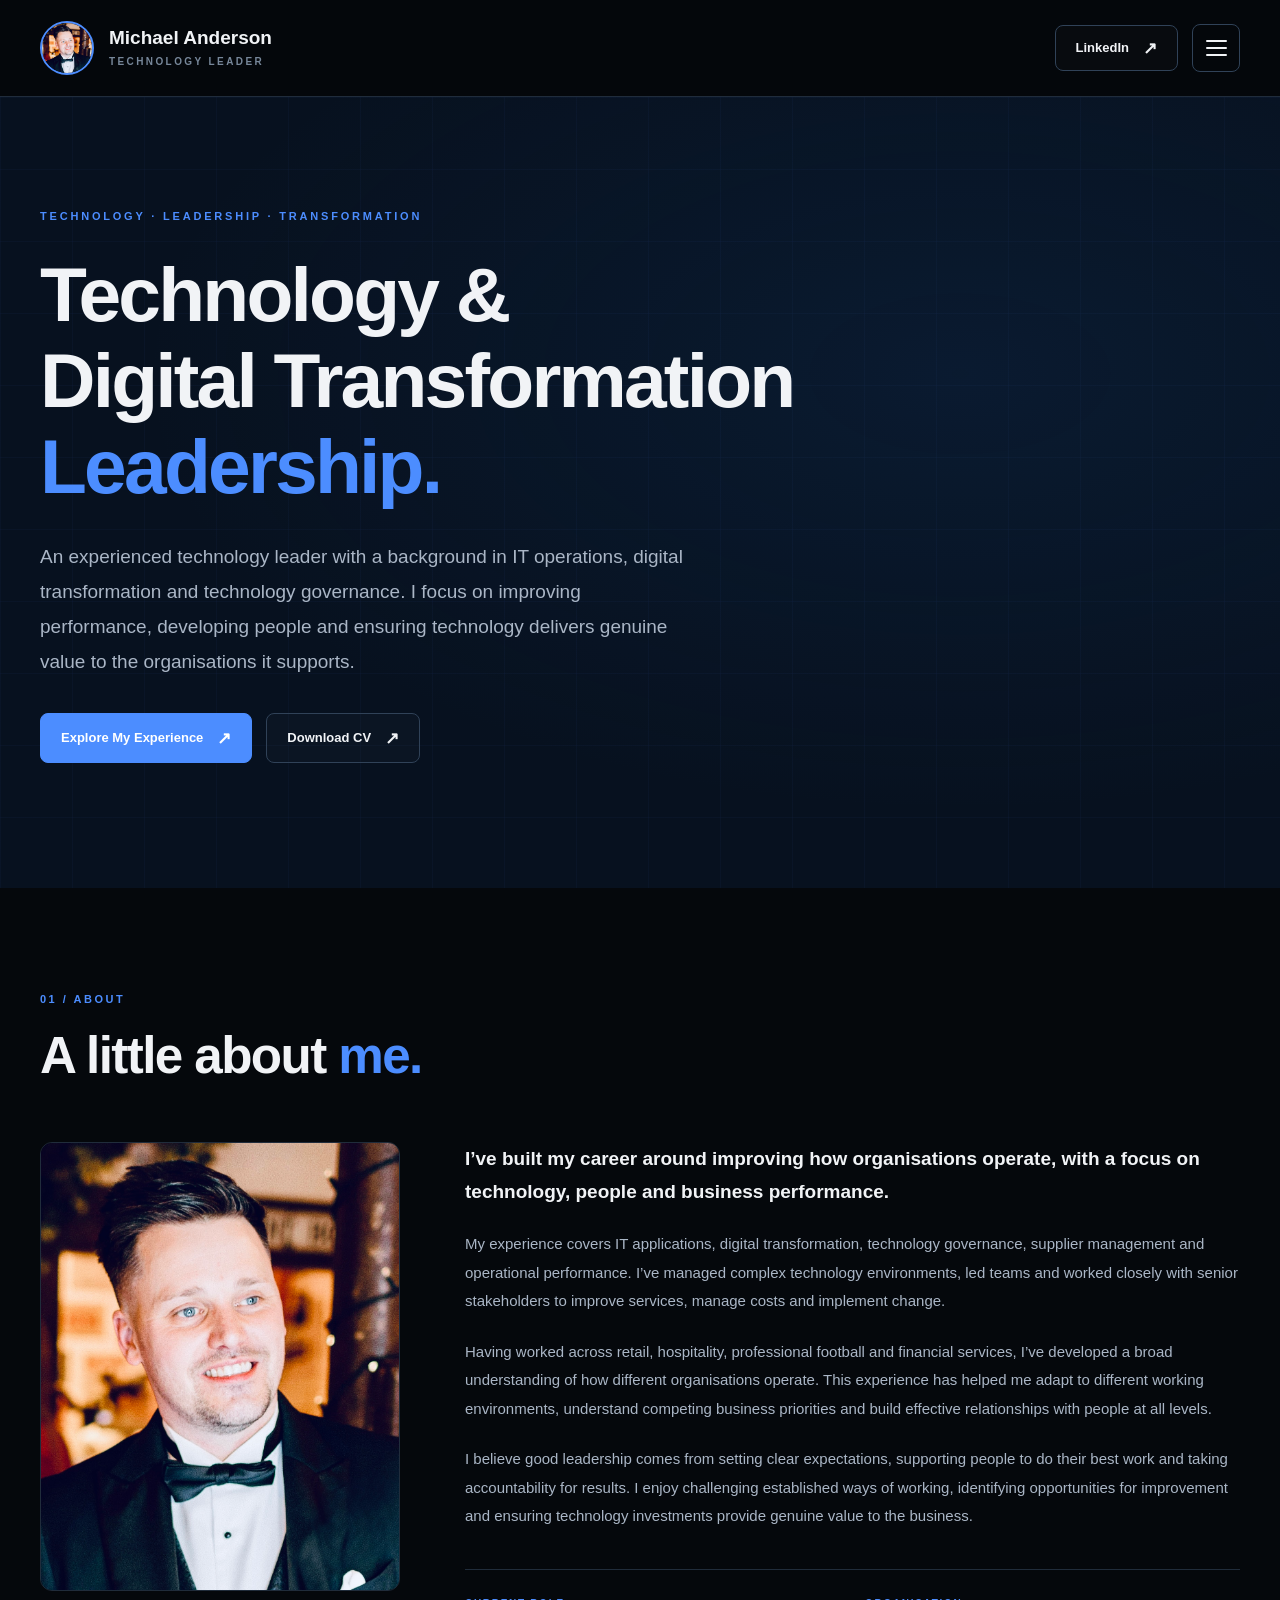
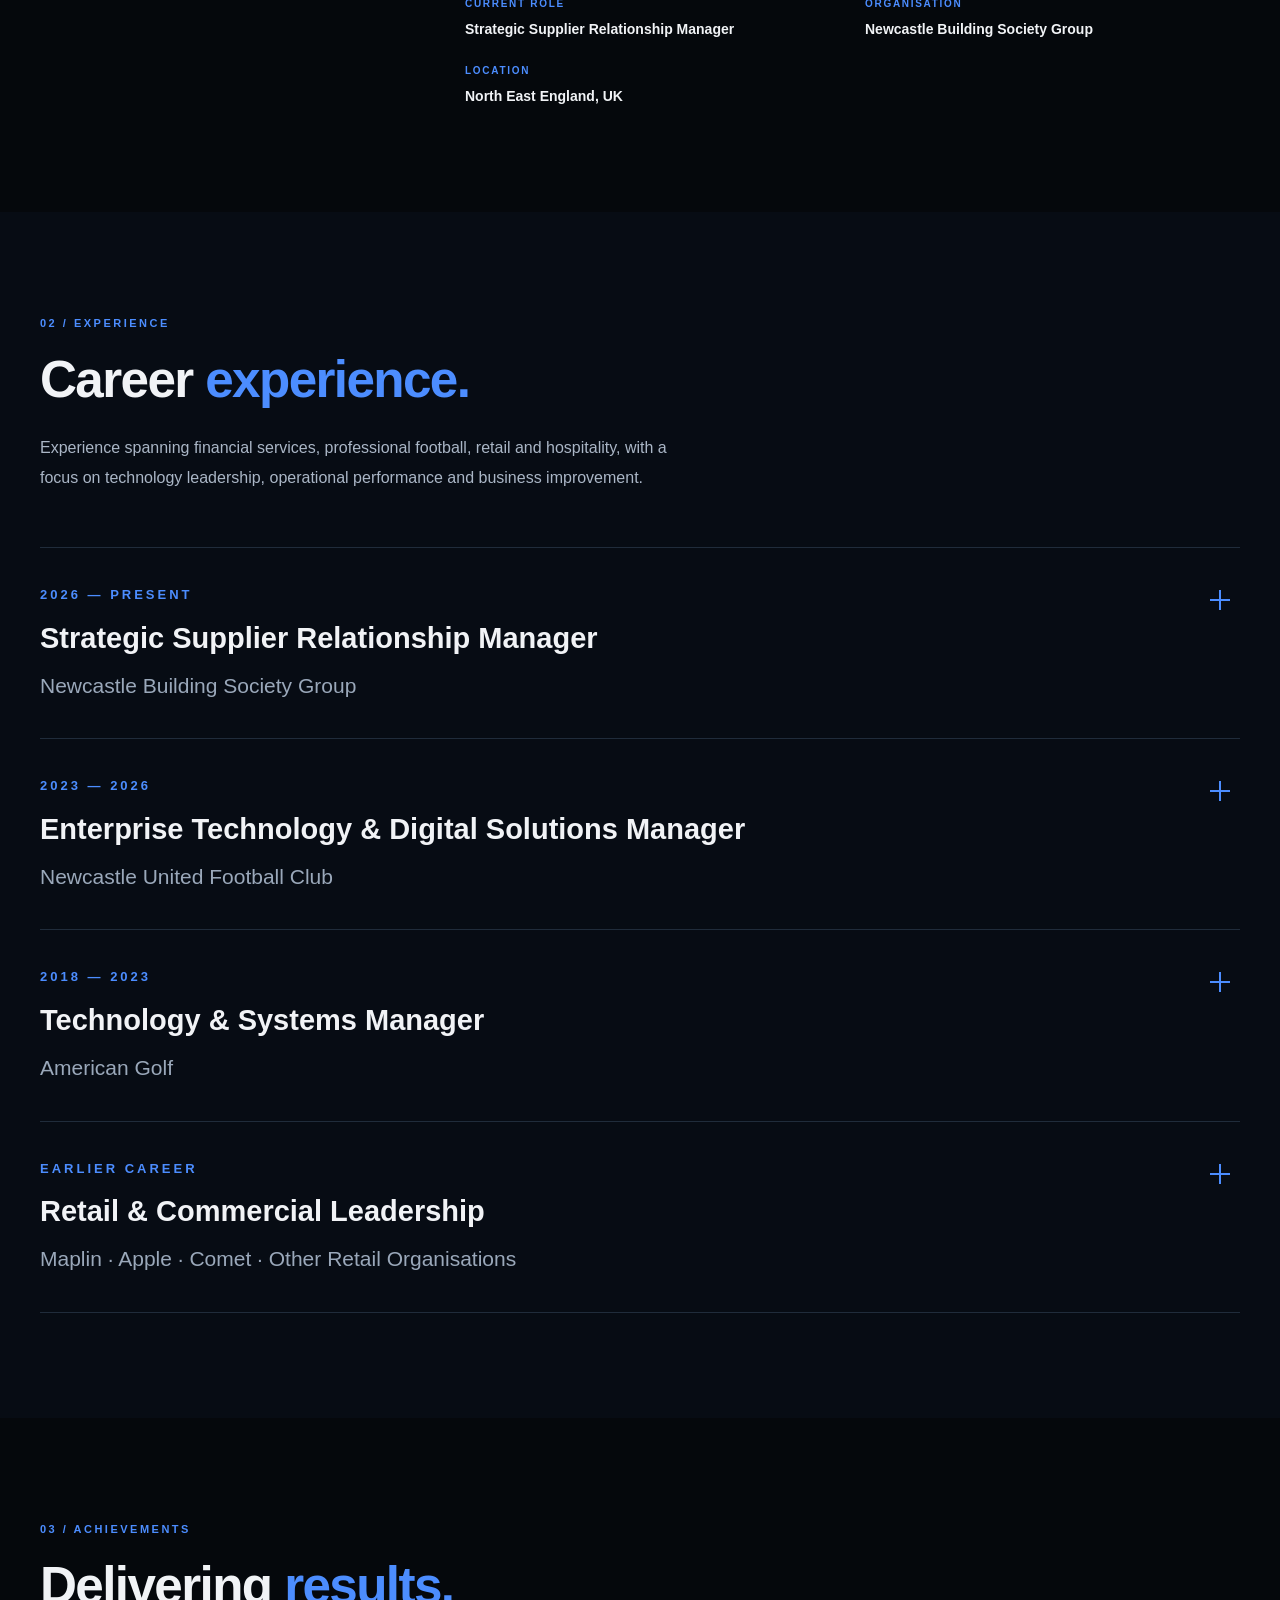
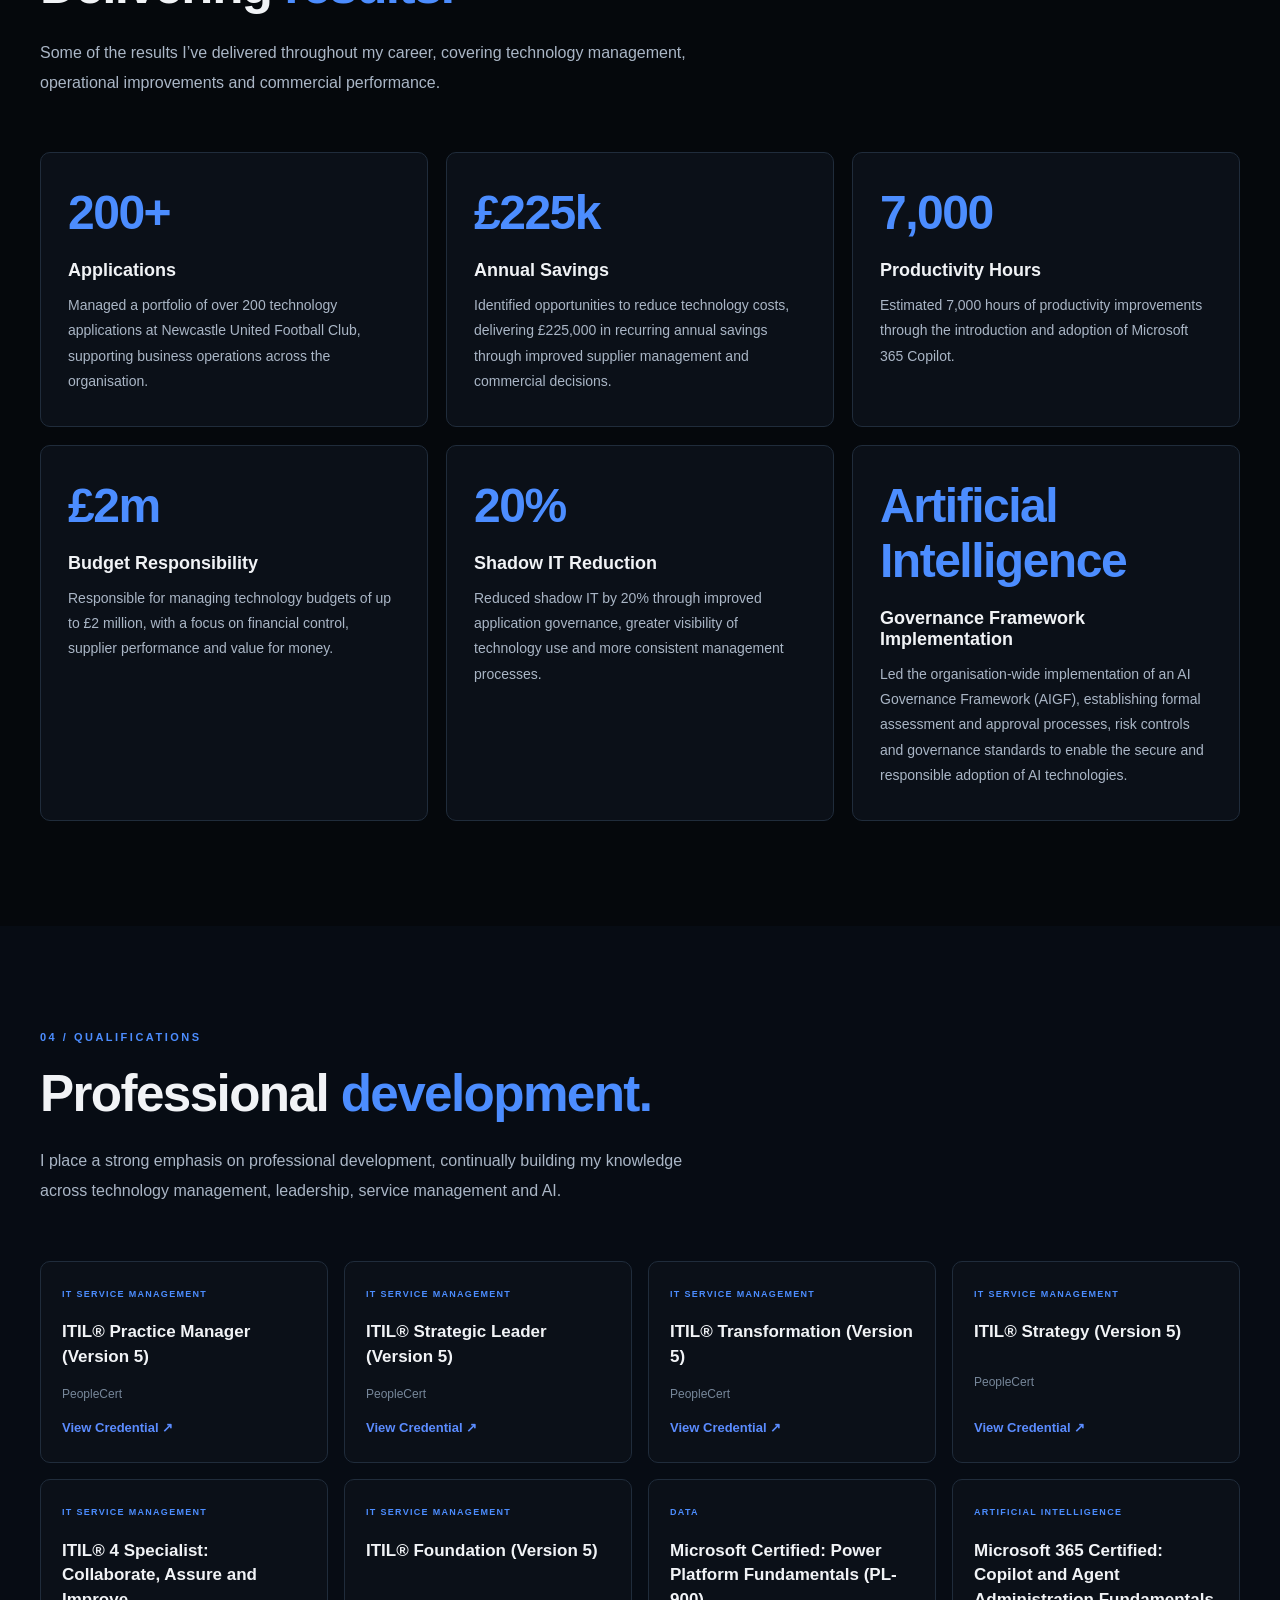
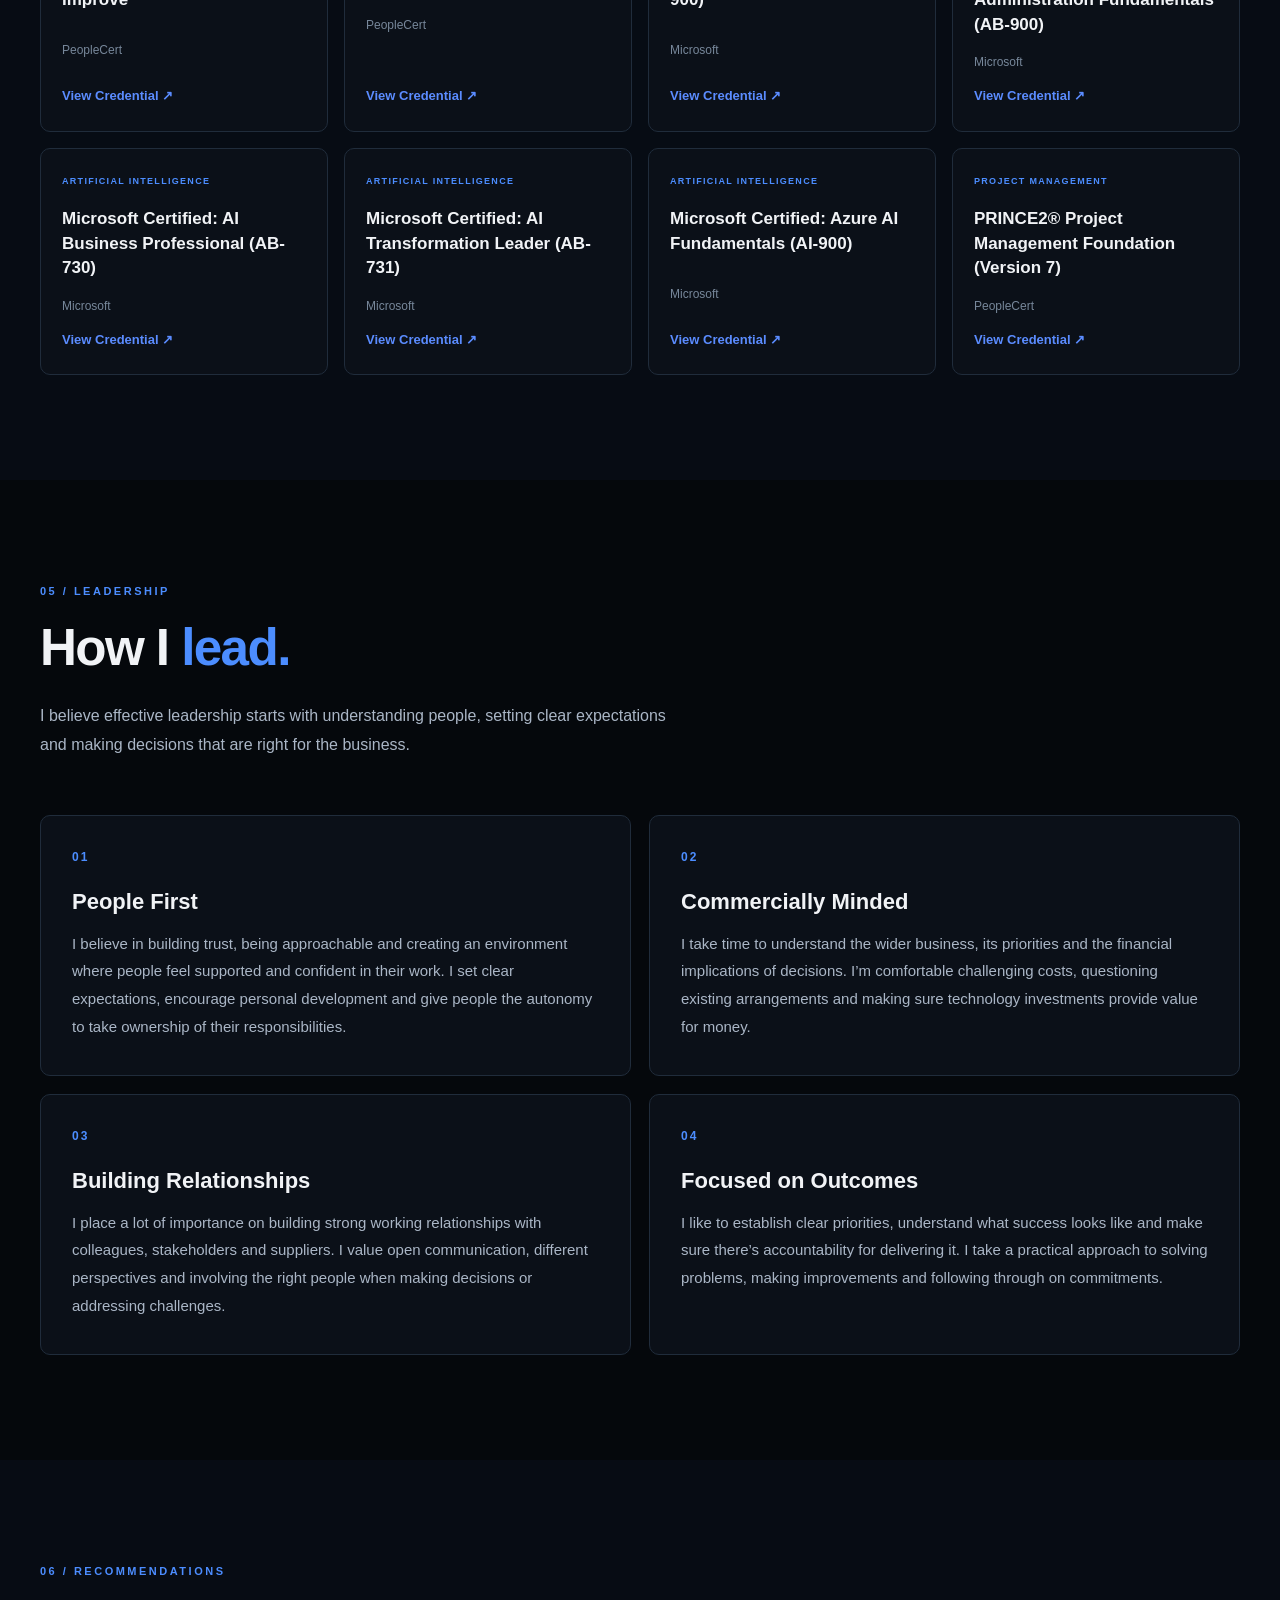
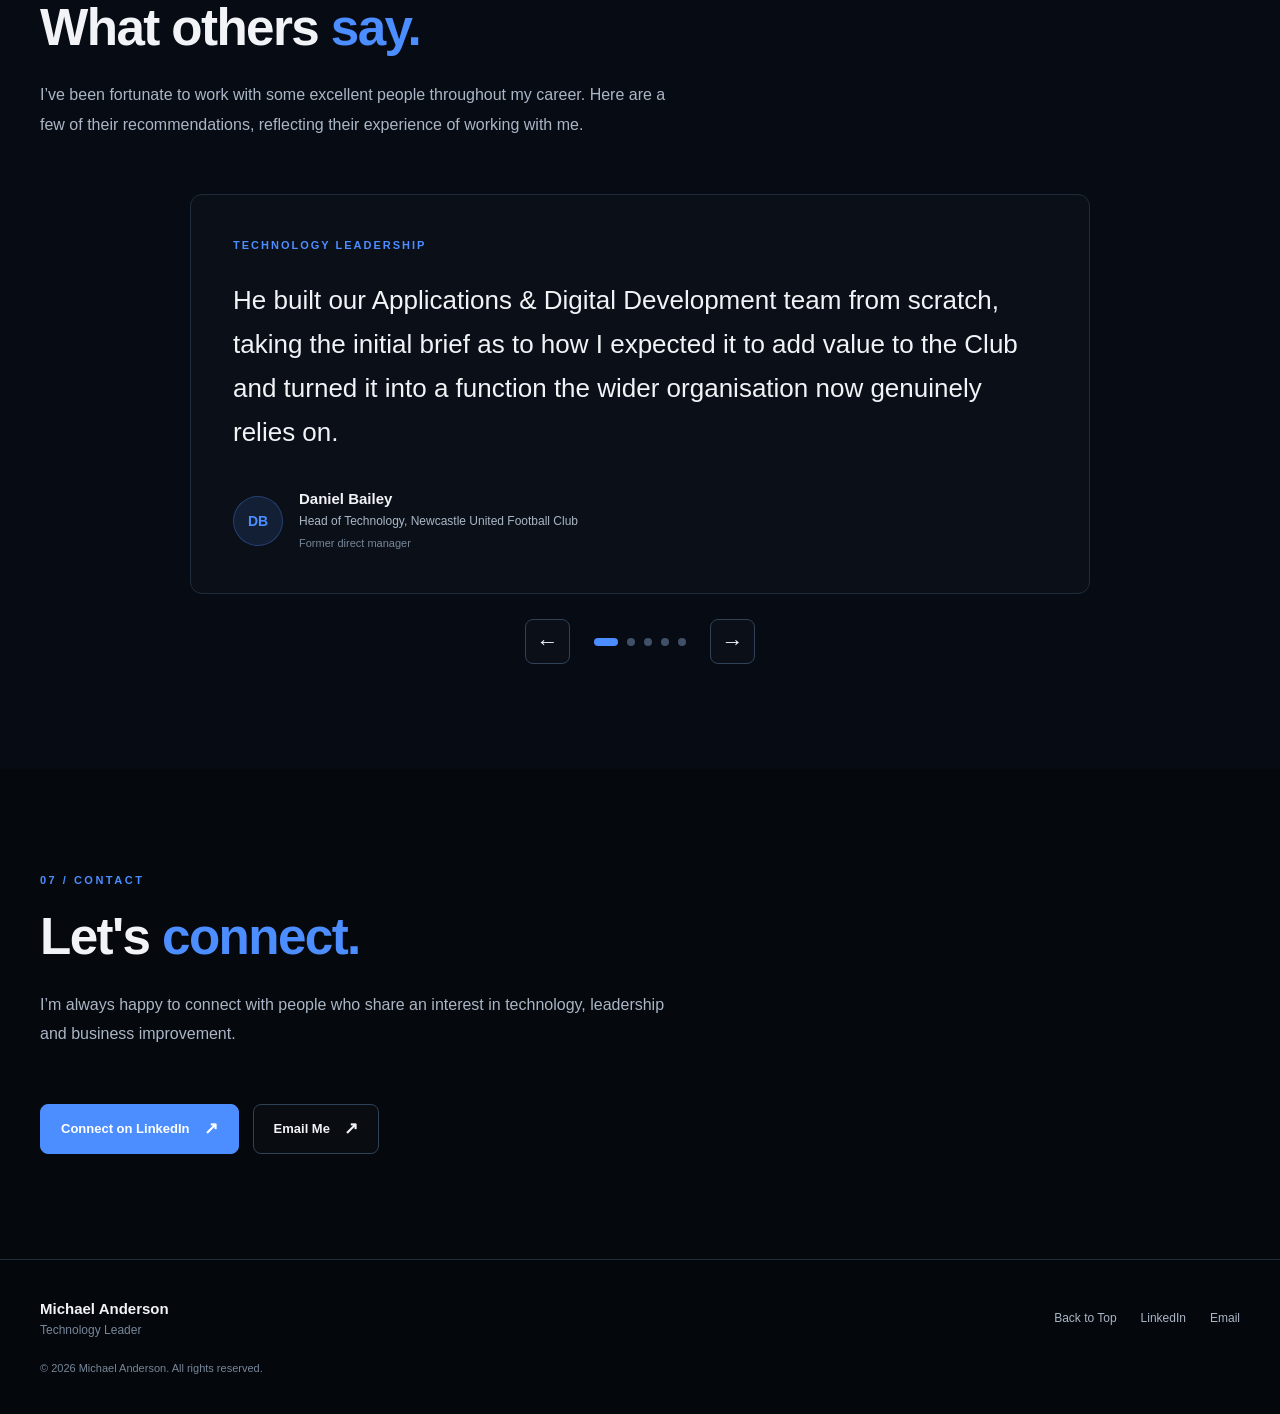
==== commit d89fdb40: "Update index.html" ====
--- a/index.html
+++ b/index.html
@@ -937,7 +937,7 @@
           </h2>
 
           <p>
-            I’m always happy to connect with people who share an interest in technology, leadership and business improvement. Whether it’s exchanging ideas, discussing opportunities or building professional relationships, I’d welcome the conversation.
+            I’m always happy to connect with people who share an interest in technology, leadership and business improvement.
           </p>
 
         </div>
@@ -988,7 +988,7 @@
         <strong>Michael Anderson</strong>
 
         <span>
-          Technology Leadership
+          Technology Leader
         </span>
 
       </div>
